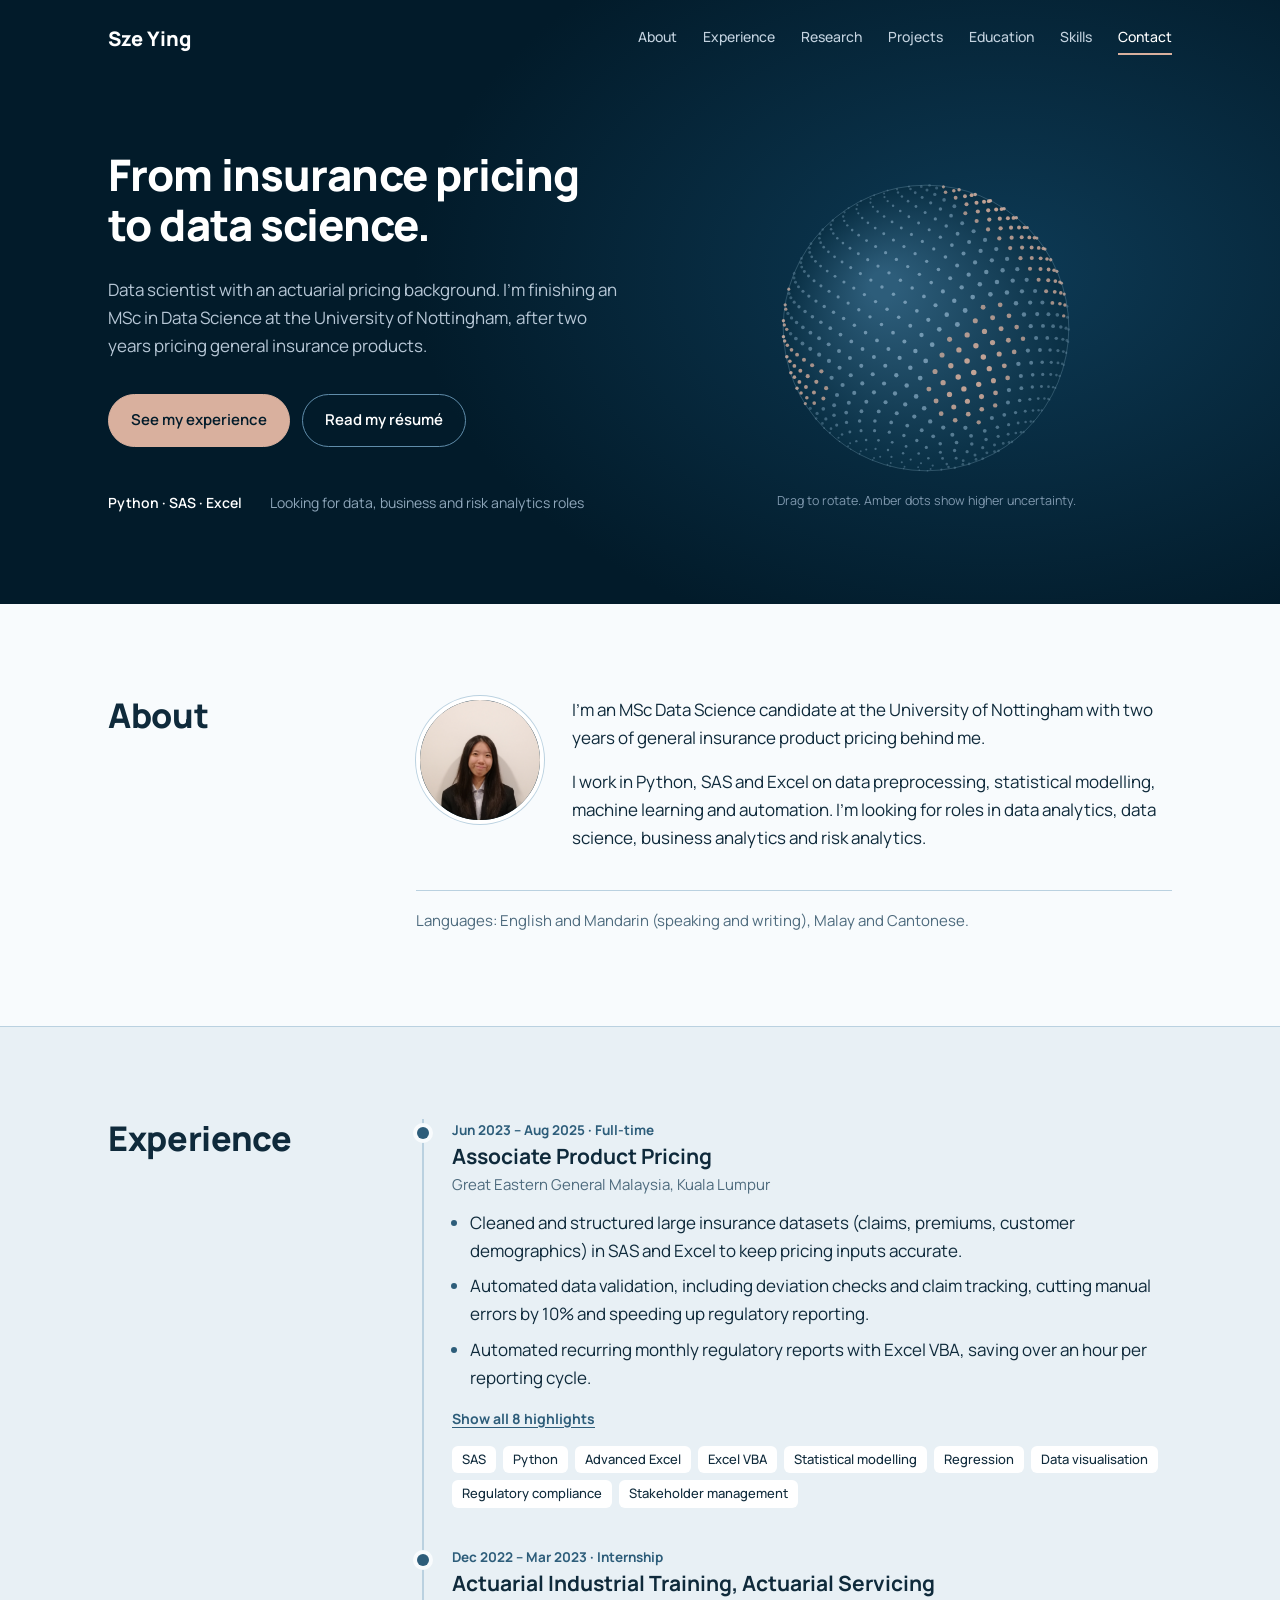
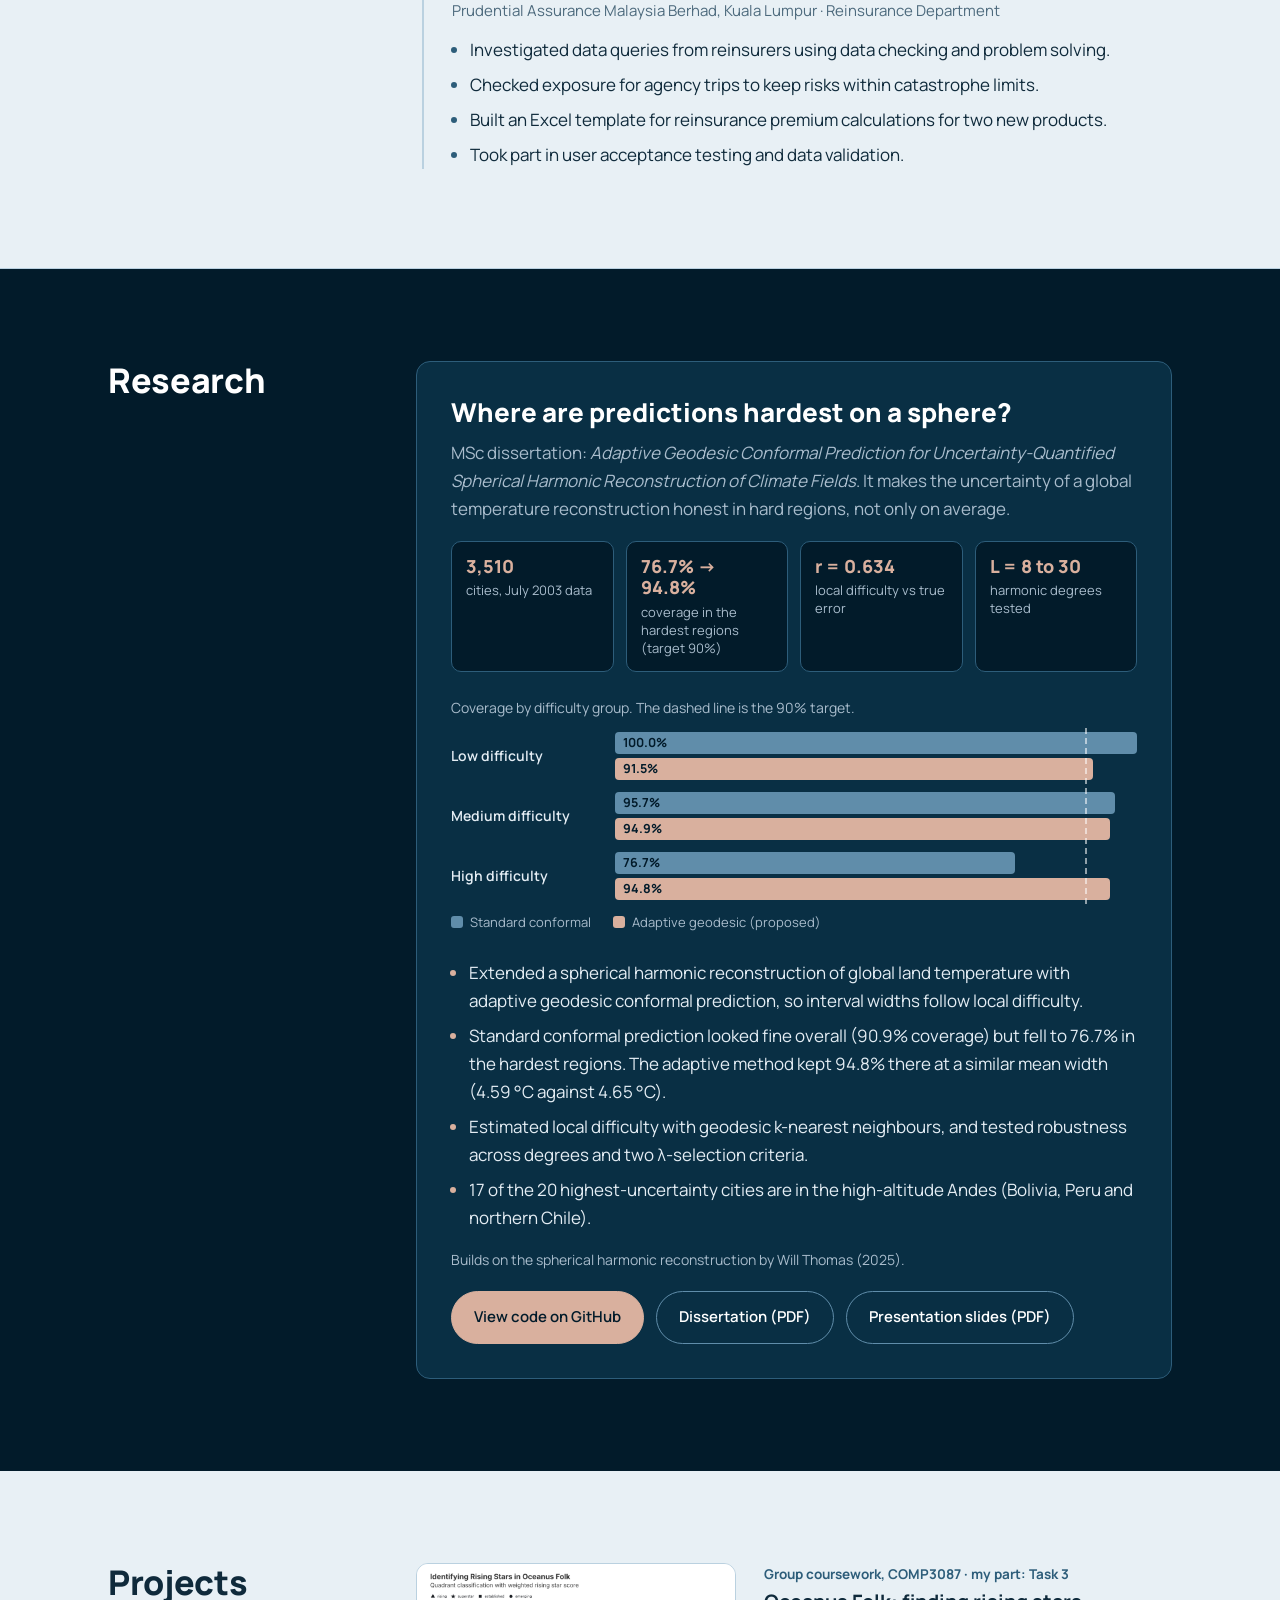
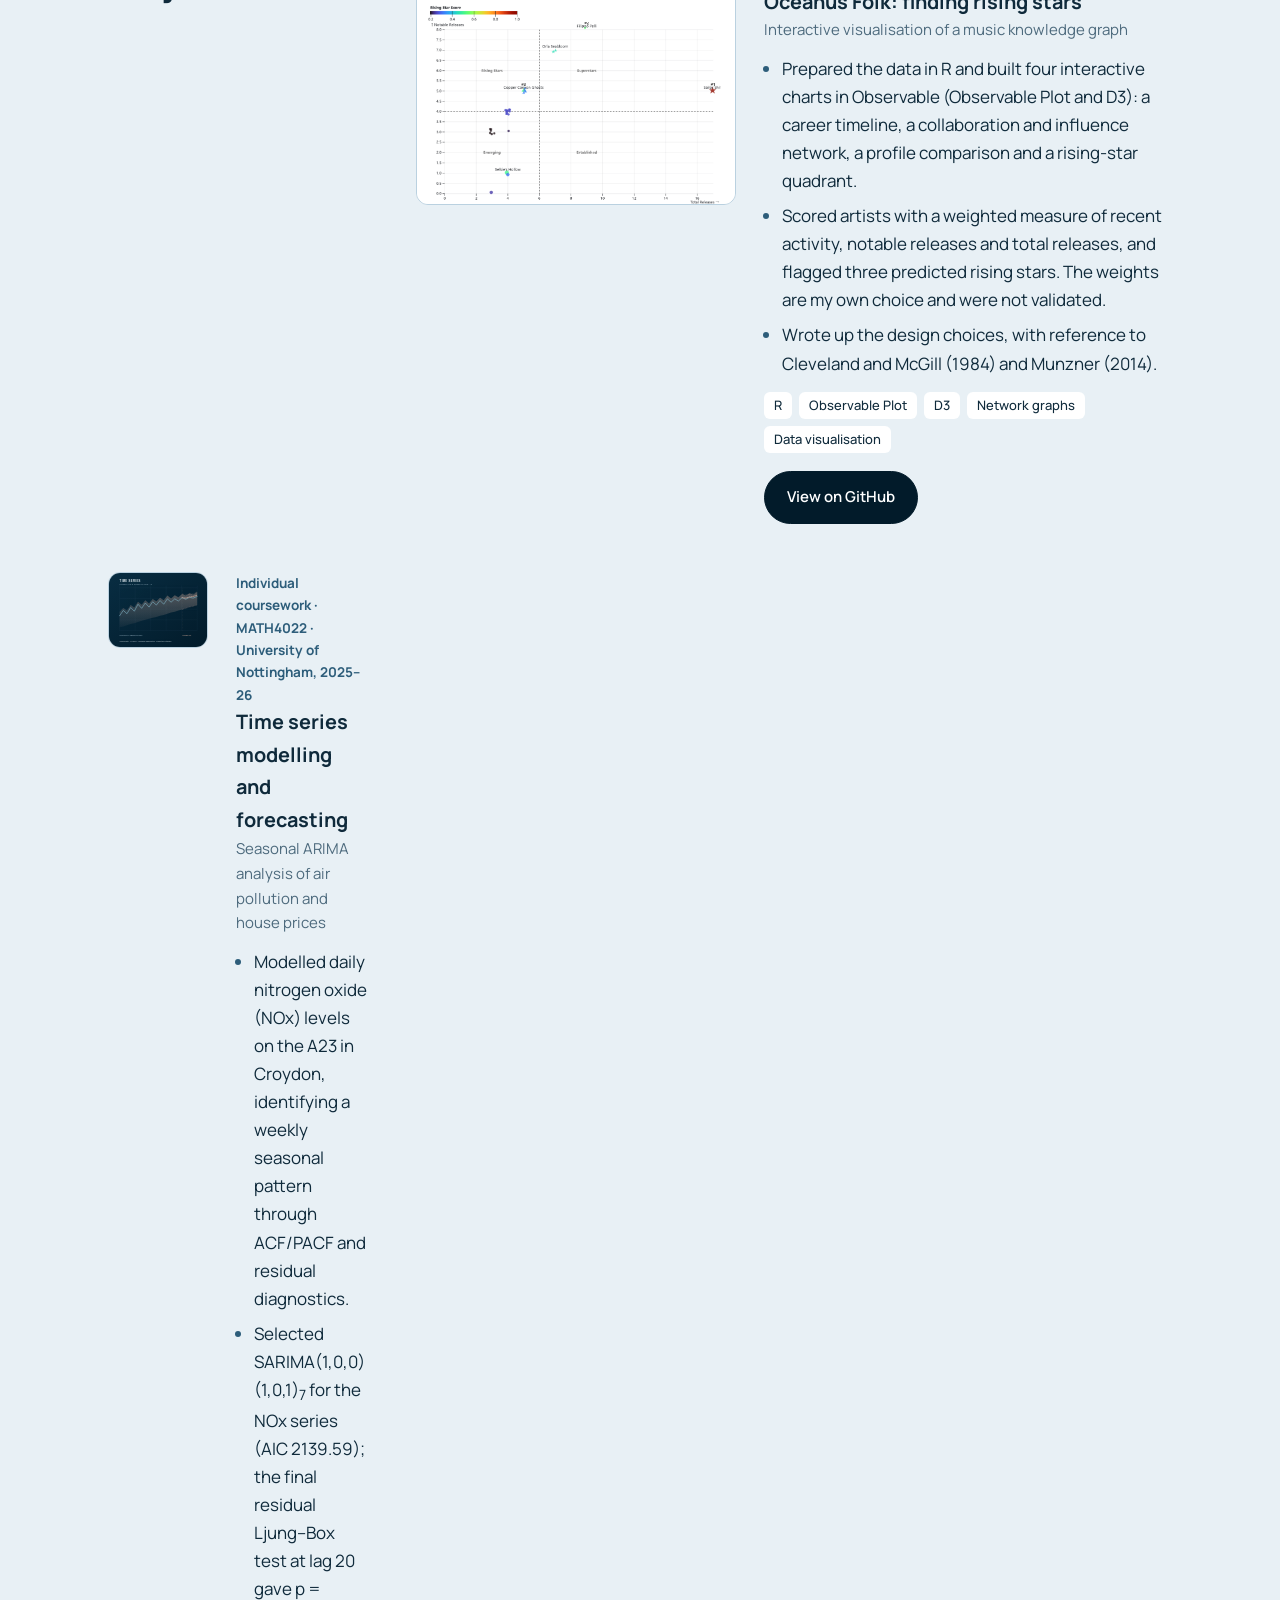
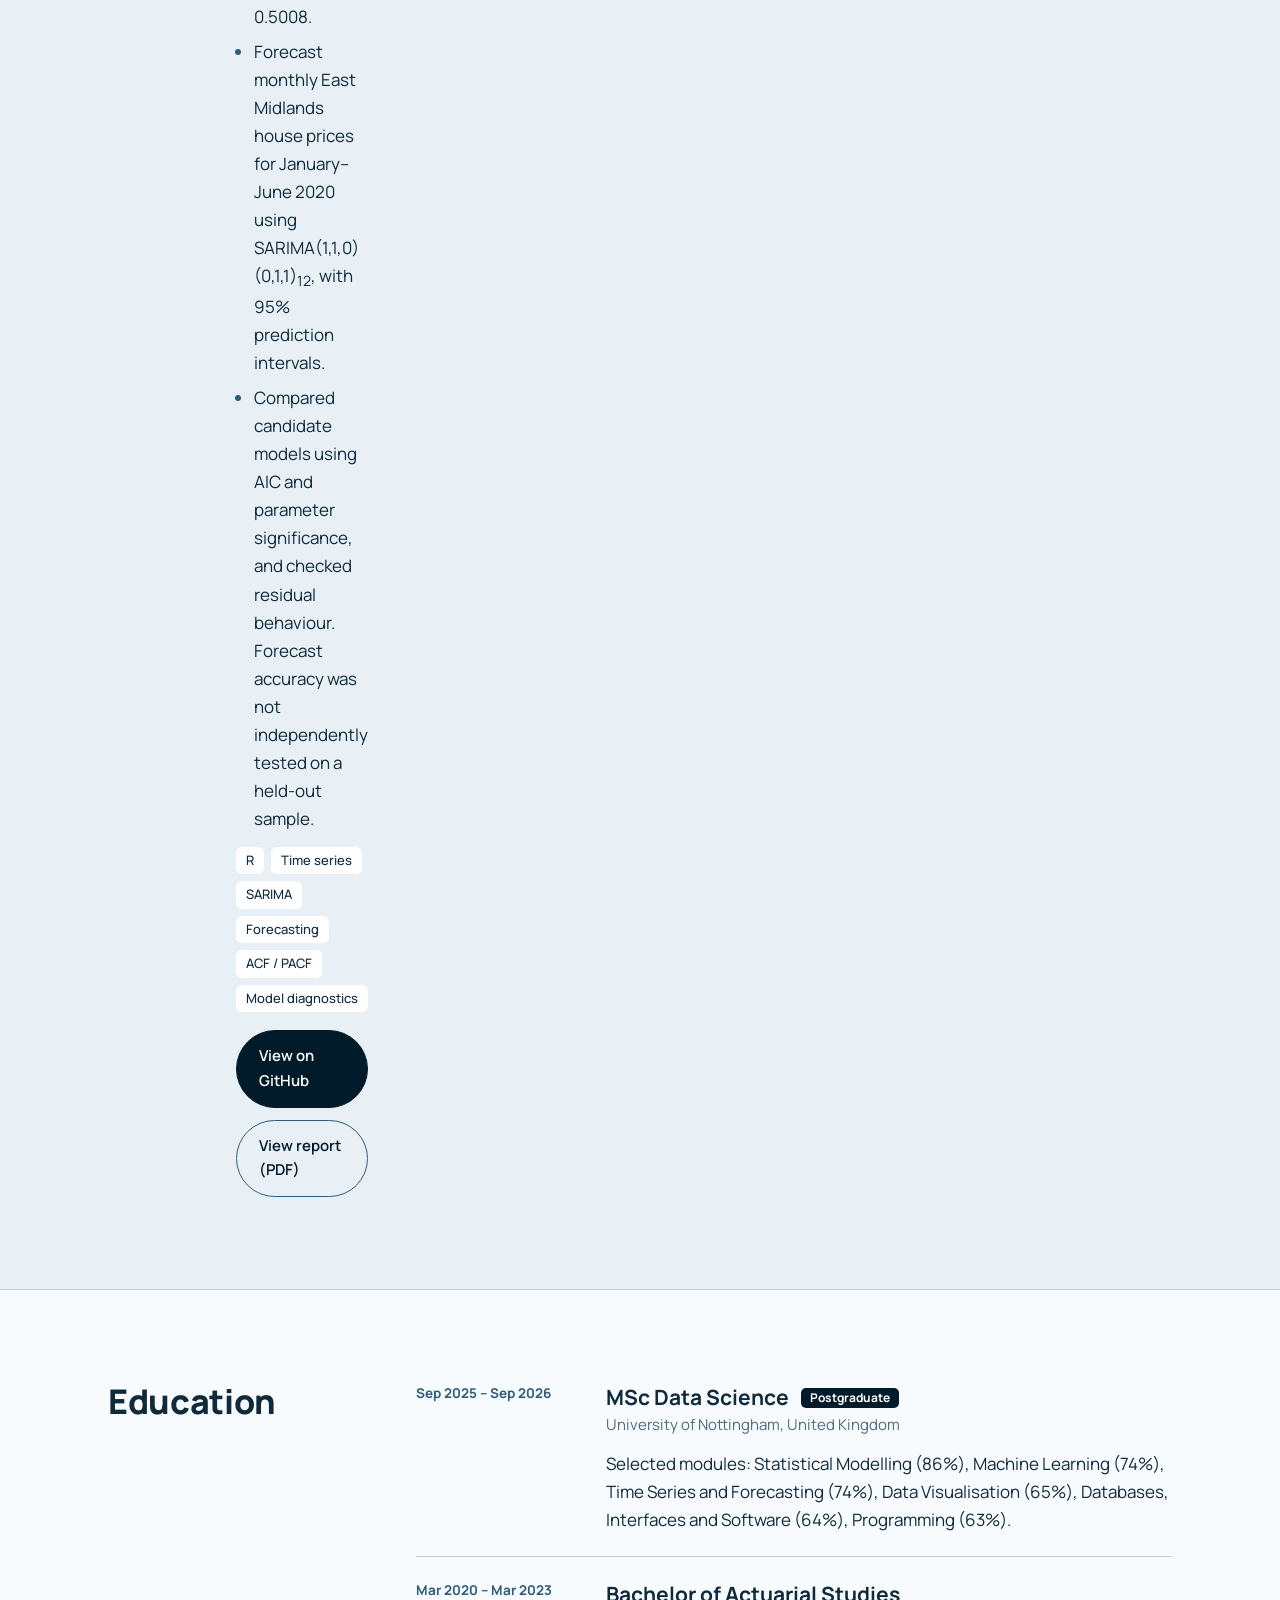
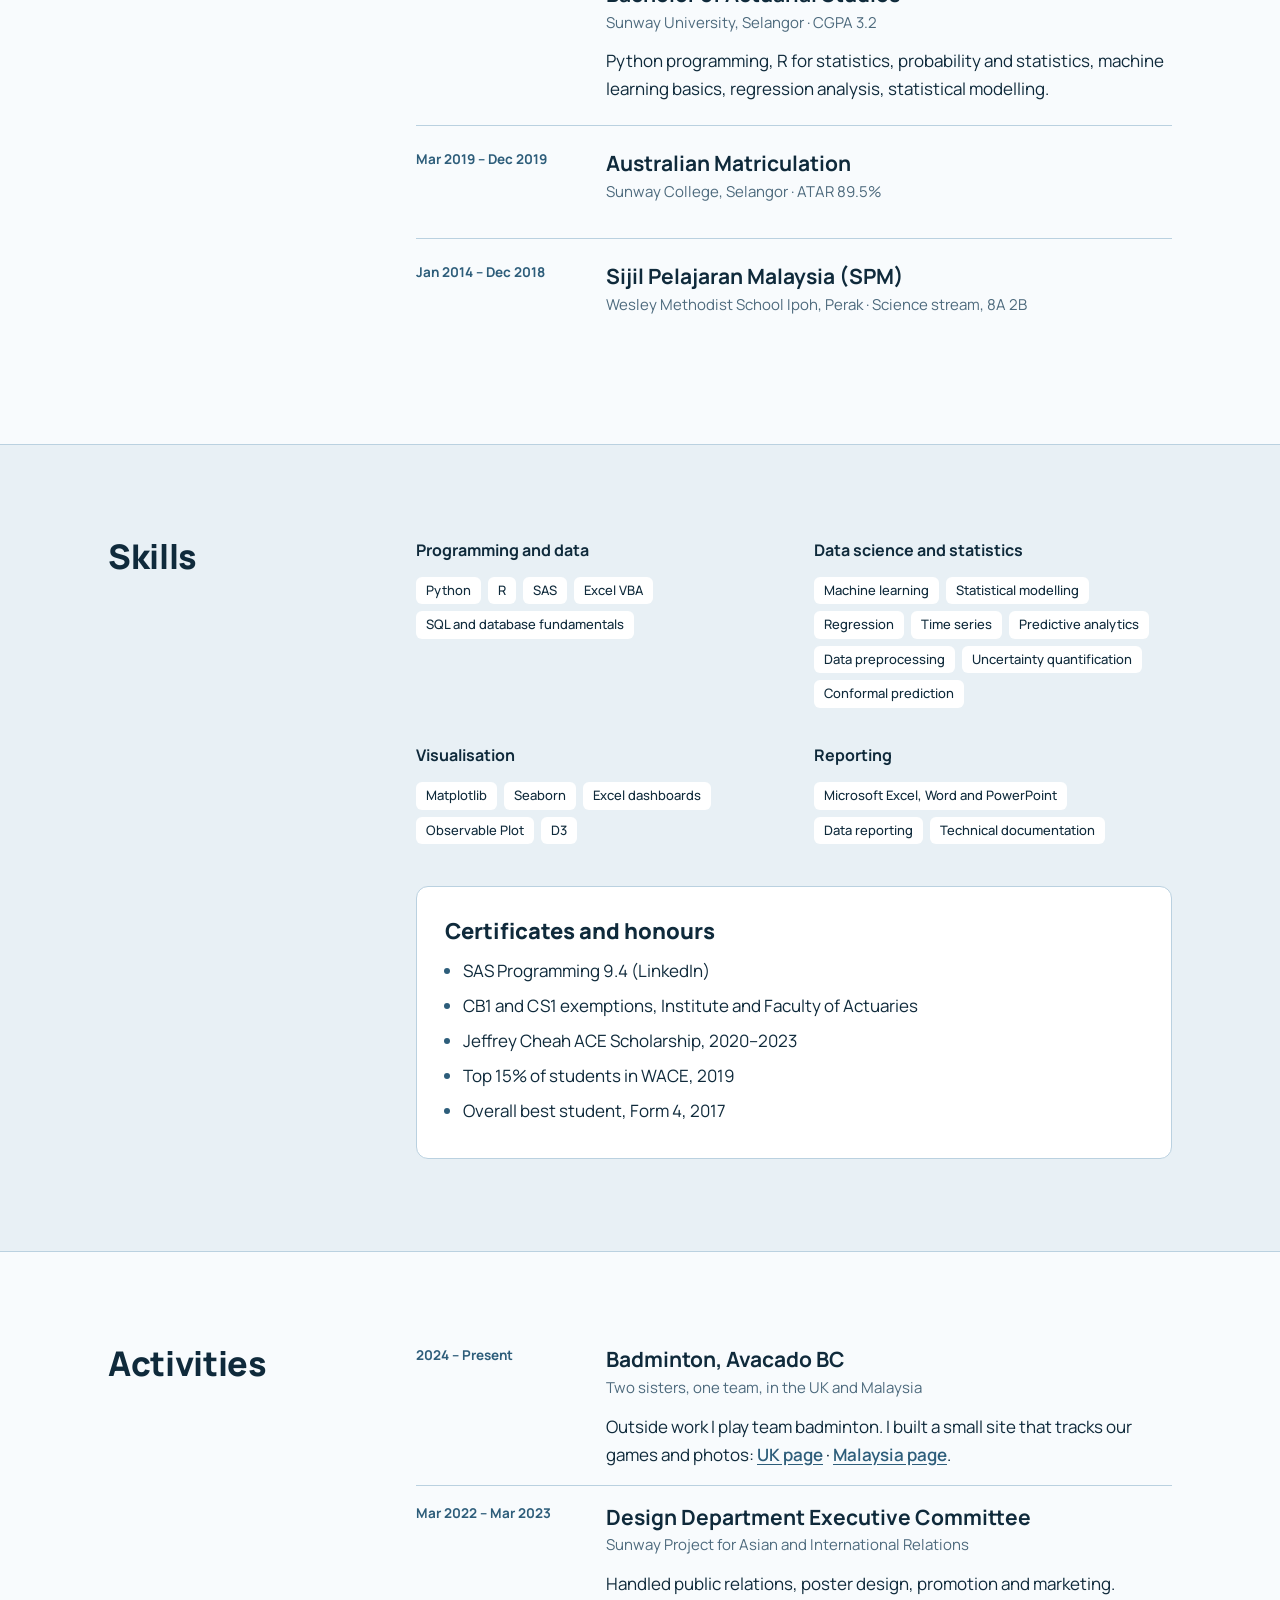
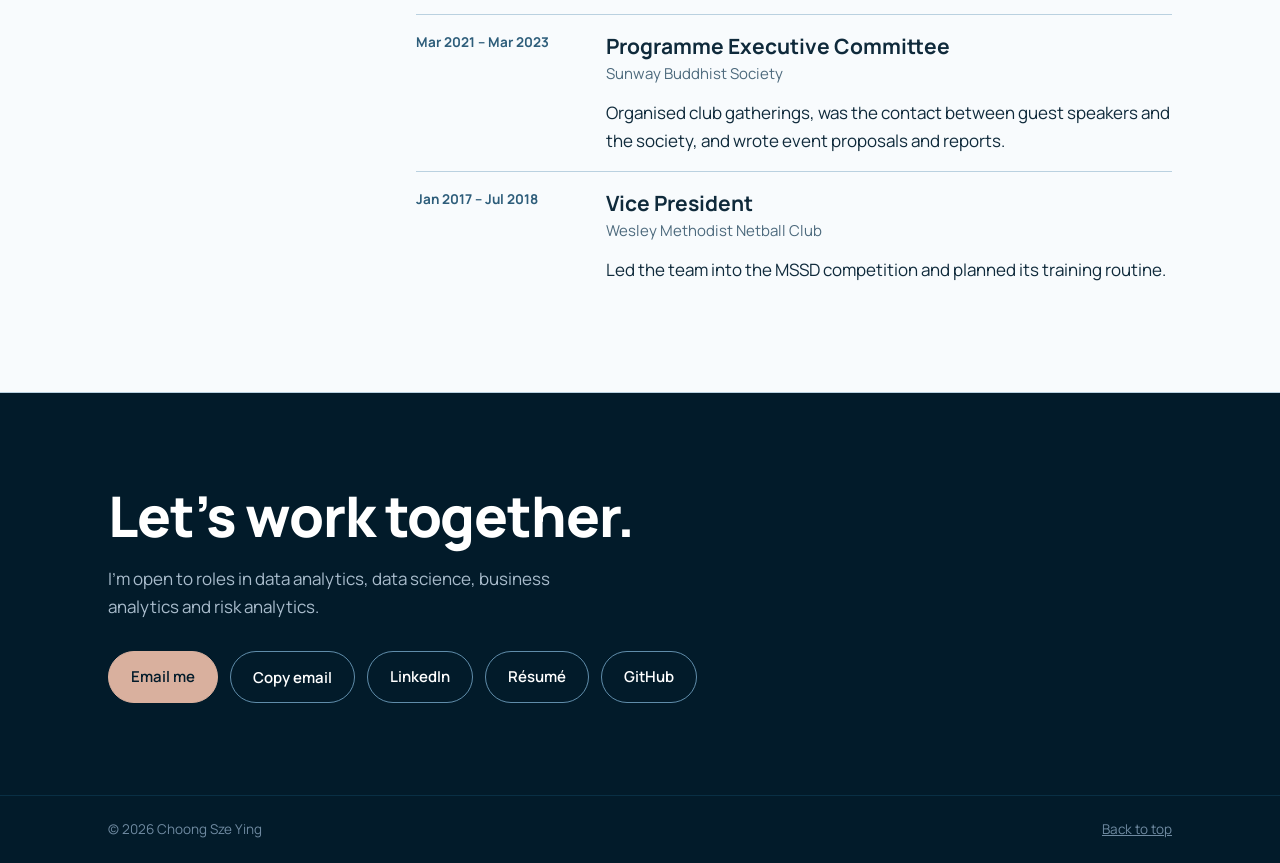
==== index.html @ 0532f74e "Add files via upload" ====
<!doctype html>
<html lang="en">
<head>
<meta charset="utf-8">
<meta name="viewport" content="width=device-width, initial-scale=1">
<meta name="description" content="Choong Sze Ying — data scientist with an actuarial pricing background. MSc Data Science, University of Nottingham.">
<meta name="theme-color" content="#021b2a">
<title>Choong Sze Ying | Data Science &amp; Pricing Analytics</title>
<link rel="preconnect" href="https://fonts.googleapis.com">
<link rel="preconnect" href="https://fonts.gstatic.com" crossorigin>
<link href="https://fonts.googleapis.com/css2?family=Manrope:wght@400;500;600;700;800&display=swap" rel="stylesheet">
<link rel="stylesheet" href="styles.css">
</head>
<body>
<header><div class="wrap">
<a class="brand" href="#top" aria-label="Choong Sze Ying, home">Sze Ying</a>
<button class="menu" id="menu" type="button" aria-expanded="false" aria-controls="nav">Menu</button>
<nav id="nav" aria-label="Main"><a href="#about">About</a><a href="#experience">Experience</a><a href="#research">Research</a><a href="#projects">Projects</a><a href="#education">Education</a><a href="#skills">Skills</a><a href="#contact">Contact</a></nav>
</div></header>

<main id="top">
<div class="hero"><div class="wrap">
 <div>
  <h1>From insurance pricing<br>to data science.</h1>
  <p class="lead">Data scientist with an actuarial pricing background. I'm finishing an MSc in Data Science at the University of Nottingham, after two years pricing general insurance products.</p>
  <div class="btns"><a class="btn p" href="#experience">See my experience</a><a class="btn" href="https://szeying-code.github.io/resume/" target="_blank" rel="noreferrer">Read my résumé</a></div>
  <div class="facts"><span><b>Python · SAS · Excel</b></span><span>Looking for data, business and risk analytics roles</span></div>
 </div>
 <figure class="globe"><canvas id="globe" aria-label="Rotating globe where brighter dots show higher prediction uncertainty" role="img"></canvas>
 <figcaption>Drag to rotate. Amber dots show higher uncertainty.</figcaption></figure>
</div></div>

<section id="about"><div class="wrap grid"><h2>About</h2>
<div class="about">
 <div class="about-top">
  <div class="avatar"><span aria-hidden="true">SY</span><img src="profile.jpg" alt="Choong Sze Ying" onerror="this.remove()"></div>
  <div>
   <p>I'm an MSc Data Science candidate at the University of Nottingham with two years of general insurance product pricing behind me.</p>
   <p>I work in Python, SAS and Excel on data preprocessing, statistical modelling, machine learning and automation. I'm looking for roles in data analytics, data science, business analytics and risk analytics.</p>
  </div>
 </div>
 <div class="langs">Languages: English and Mandarin (speaking and writing), Malay and Cantonese.</div>
</div></div></section>

<section id="experience" class="alt"><div class="wrap grid"><h2>Experience</h2>
<div>
 <article class="job">
  <div class="when">Jun 2023 – Aug 2025 · Full-time</div>
  <h3>Associate Product Pricing</h3>
  <p class="org">Great Eastern General Malaysia, Kuala Lumpur</p>
  <ul class="pts collapsible">
   <li>Cleaned and structured large insurance datasets (claims, premiums, customer demographics) in SAS and Excel to keep pricing inputs accurate.</li>
   <li>Automated data validation, including deviation checks and claim tracking, cutting manual errors by 10% and speeding up regulatory reporting.</li>
   <li>Automated recurring monthly regulatory reports with Excel VBA, saving over an hour per reporting cycle.</li>
   <li>Ran post-launch analyses of model performance and claims trends to refine future pricing.</li>
   <li>Worked with underwriting and finance to turn data insights into premium adjustments and product enhancements.</li>
   <li>Prepared executive presentations and BNM reports, turning actuarial concepts into trend charts and portfolio risk views.</li>
   <li>Spotted data anomalies and unusual claims patterns through exploratory analysis.</li>
   <li>Built dynamic Excel dashboards to track product profitability and portfolio performance, including an experience study on PA and health products.</li>
  </ul>
  <div class="chips"><span>SAS</span><span>Python</span><span>Advanced Excel</span><span>Excel VBA</span><span>Statistical modelling</span><span>Regression</span><span>Data visualisation</span><span>Regulatory compliance</span><span>Stakeholder management</span></div>
 </article>
 <article class="job">
  <div class="when">Dec 2022 – Mar 2023 · Internship</div>
  <h3>Actuarial Industrial Training, Actuarial Servicing</h3>
  <p class="org">Prudential Assurance Malaysia Berhad, Kuala Lumpur · Reinsurance Department</p>
  <ul class="pts">
   <li>Investigated data queries from reinsurers using data checking and problem solving.</li>
   <li>Checked exposure for agency trips to keep risks within catastrophe limits.</li>
   <li>Built an Excel template for reinsurance premium calculations for two new products.</li>
   <li>Took part in user acceptance testing and data validation.</li>
  </ul>
 </article>
</div></div></section>

<section id="research" class="research"><div class="wrap grid"><h2>Research</h2>
<div class="box">
 <h3>Where are predictions hardest on a sphere?</h3>
 <p class="intro">MSc dissertation: <em>Adaptive Geodesic Conformal Prediction for Uncertainty-Quantified Spherical Harmonic Reconstruction of Climate Fields</em>. It makes the uncertainty of a global temperature reconstruction honest in hard regions, not only on average.</p>
 <div class="stats">
  <div><b>3,510</b><span>cities, July 2003 data</span></div>
  <div><b>76.7% → 94.8%</b><span>coverage in the hardest regions (target 90%)</span></div>
  <div><b>r = 0.634</b><span>local difficulty vs true error</span></div>
  <div><b>L = 8 to 30</b><span>harmonic degrees tested</span></div>
 </div>
 <figure class="cov">
  <figcaption>Coverage by difficulty group. The dashed line is the 90% target.</figcaption>
  <div class="cov-row"><span class="lab">Low difficulty</span><div class="bars"><div class="bar s" style="width:100%">100.0%</div><div class="bar a" style="width:91.5%">91.5%</div></div></div>
  <div class="cov-row"><span class="lab">Medium difficulty</span><div class="bars"><div class="bar s" style="width:95.7%">95.7%</div><div class="bar a" style="width:94.9%">94.9%</div></div></div>
  <div class="cov-row"><span class="lab">High difficulty</span><div class="bars"><div class="bar s" style="width:76.7%">76.7%</div><div class="bar a" style="width:94.8%">94.8%</div></div></div>
  <div class="legend"><span><i class="s"></i>Standard conformal</span><span><i class="a"></i>Adaptive geodesic (proposed)</span></div>
 </figure>
 <ul class="pts">
  <li>Extended a spherical harmonic reconstruction of global land temperature with adaptive geodesic conformal prediction, so interval widths follow local difficulty.</li>
  <li>Standard conformal prediction looked fine overall (90.9% coverage) but fell to 76.7% in the hardest regions. The adaptive method kept 94.8% there at a similar mean width (4.59 °C against 4.65 °C).</li>
  <li>Estimated local difficulty with geodesic k-nearest neighbours, and tested robustness across degrees and two λ-selection criteria.</li>
  <li>17 of the 20 highest-uncertainty cities are in the high-altitude Andes (Bolivia, Peru and northern Chile).</li>
 </ul>
 <p class="credit">Builds on the spherical harmonic reconstruction by Will Thomas (2025).</p>
 <div class="btns links">
  <a class="btn p" href="https://github.com/szeying-code/msc-dissertation-portfolio" target="_blank" rel="noopener noreferrer">View code on GitHub</a>
  <a class="btn" href="https://github.com/szeying-code/msc-dissertation-portfolio/blob/main/docs/dissertation/thesis.pdf" target="_blank" rel="noopener noreferrer">Dissertation (PDF)</a>
  <a class="btn" href="https://github.com/szeying-code/msc-dissertation-portfolio/blob/main/docs/Full_Presentation_FINAL_2.pdf" target="_blank" rel="noopener noreferrer">Presentation slides (PDF)</a>
 </div>
</div></div></section>

<section id="projects" class="alt"><div class="wrap grid"><h2>Projects</h2>
<article class="proj">
 <a class="proj-img" href="https://github.com/szeying-code/Oceanus-folk-visualisation-coursework" target="_blank" rel="noopener noreferrer"><img src="assets/oceanus-rising-stars.png" alt="Quadrant chart that classifies Oceanus Folk artists as rising stars, superstars, established or emerging" loading="lazy"></a>
 <div>
  <div class="when">Group coursework, COMP3087 · my part: Task 3</div>
  <h3>Oceanus Folk: finding rising stars</h3>
  <p class="org">Interactive visualisation of a music knowledge graph</p>
  <ul class="pts">
   <li>Prepared the data in R and built four interactive charts in Observable (Observable Plot and D3): a career timeline, a collaboration and influence network, a profile comparison and a rising-star quadrant.</li>
   <li>Scored artists with a weighted measure of recent activity, notable releases and total releases, and flagged three predicted rising stars. The weights are my own choice and were not validated.</li>
   <li>Wrote up the design choices, with reference to Cleveland and McGill (1984) and Munzner (2014).</li>
  </ul>
  <div class="chips"><span>R</span><span>Observable Plot</span><span>D3</span><span>Network graphs</span><span>Data visualisation</span></div>
  <div class="btns links"><a class="btn p" href="https://github.com/szeying-code/Oceanus-folk-visualisation-coursework" target="_blank" rel="noopener noreferrer">View on GitHub</a></div>
 </div>
</article>
<article class="proj">
 <a class="proj-img" href="https://github.com/szeying-code/Time-series-forecasting-coursework" target="_blank" rel="noopener noreferrer"><img src="assets/time-series-forecasting.svg" alt="Illustrative time-series chart with historical observations and a forecast interval" loading="lazy"></a>
 <div>
  <div class="when">Individual coursework · MATH4022 · University of Nottingham, 2025–26</div>
  <h3>Time series modelling and forecasting</h3>
  <p class="org">Seasonal ARIMA analysis of air pollution and house prices</p>
  <ul class="pts">
   <li>Modelled daily nitrogen oxide (NOx) levels on the A23 in Croydon, identifying a weekly seasonal pattern through ACF/PACF and residual diagnostics.</li>
   <li>Selected SARIMA(1,0,0)(1,0,1)<sub>7</sub> for the NOx series (AIC 2139.59); the final residual Ljung–Box test at lag 20 gave p = 0.5008.</li>
   <li>Forecast monthly East Midlands house prices for January–June 2020 using SARIMA(1,1,0)(0,1,1)<sub>12</sub>, with 95% prediction intervals.</li>
   <li>Compared candidate models using AIC and parameter significance, and checked residual behaviour. Forecast accuracy was not independently tested on a held-out sample.</li>
  </ul>
  <div class="chips"><span>R</span><span>Time series</span><span>SARIMA</span><span>Forecasting</span><span>ACF / PACF</span><span>Model diagnostics</span></div>
  <div class="btns links"><a class="btn p" href="https://github.com/szeying-code/Time-series-forecasting-coursework" target="_blank" rel="noopener noreferrer">View on GitHub</a><a class="btn" href="https://github.com/szeying-code/Time-series-forecasting-coursework/blob/main/report/time-series-report.pdf" target="_blank" rel="noopener noreferrer">View report (PDF)</a></div>
 </div>
</article>
</div></section>

<section id="education"><div class="wrap grid"><h2>Education</h2>
<div>
 <div class="edu"><div class="when">Sep 2025 – Sep 2026</div><div>
  <h3>MSc Data Science <span class="tag">Postgraduate</span></h3>
  <p class="org">University of Nottingham, United Kingdom</p>
  <p>Selected modules: Statistical Modelling (86%), Machine Learning (74%), Time Series and Forecasting (74%), Data Visualisation (65%), Databases, Interfaces and Software (64%), Programming (63%).</p></div></div>
 <div class="edu"><div class="when">Mar 2020 – Mar 2023</div><div>
  <h3>Bachelor of Actuarial Studies</h3>
  <p class="org">Sunway University, Selangor · CGPA 3.2</p>
  <p>Python programming, R for statistics, probability and statistics, machine learning basics, regression analysis, statistical modelling.</p></div></div>
 <div class="edu"><div class="when">Mar 2019 – Dec 2019</div><div>
  <h3>Australian Matriculation</h3><p class="org">Sunway College, Selangor · ATAR 89.5%</p></div></div>
 <div class="edu"><div class="when">Jan 2014 – Dec 2018</div><div>
  <h3>Sijil Pelajaran Malaysia (SPM)</h3><p class="org">Wesley Methodist School Ipoh, Perak · Science stream, 8A 2B</p></div></div>
</div></div></section>

<section id="skills" class="alt"><div class="wrap grid"><h2>Skills</h2>
<div>
 <div class="skills">
  <div><h3>Programming and data</h3><div class="chips"><span>Python</span><span>R</span><span>SAS</span><span>Excel VBA</span><span>SQL and database fundamentals</span></div></div>
  <div><h3>Data science and statistics</h3><div class="chips"><span>Machine learning</span><span>Statistical modelling</span><span>Regression</span><span>Time series</span><span>Predictive analytics</span><span>Data preprocessing</span><span>Uncertainty quantification</span><span>Conformal prediction</span></div></div>
  <div><h3>Visualisation</h3><div class="chips"><span>Matplotlib</span><span>Seaborn</span><span>Excel dashboards</span><span>Observable Plot</span><span>D3</span></div></div>
  <div><h3>Reporting</h3><div class="chips"><span>Microsoft Excel, Word and PowerPoint</span><span>Data reporting</span><span>Technical documentation</span></div></div>
 </div>
 <div class="honours"><h3>Certificates and honours</h3>
  <ul class="pts">
   <li>SAS Programming 9.4 (LinkedIn)</li>
   <li>CB1 and CS1 exemptions, Institute and Faculty of Actuaries</li>
   <li>Jeffrey Cheah ACE Scholarship, 2020–2023</li>
   <li>Top 15% of students in WACE, 2019</li>
   <li>Overall best student, Form 4, 2017</li>
  </ul></div>
</div></div></section>

<section id="activities"><div class="wrap grid"><h2>Activities</h2>
<div>
 <div class="act"><div class="when">2024 – Present</div><div><h3>Badminton, Avacado BC</h3><p class="org">Two sisters, one team, in the UK and Malaysia</p><p>Outside work I play team badminton. I built a small site that tracks our games and photos: <a class="inline" href="https://szeying-code.github.io/badminton/index.html" target="_blank" rel="noopener noreferrer">UK page</a> · <a class="inline" href="https://szeying-code.github.io/badminton/kl.html" target="_blank" rel="noopener noreferrer">Malaysia page</a>.</p></div></div>
 <div class="act"><div class="when">Mar 2022 – Mar 2023</div><div><h3>Design Department Executive Committee</h3><p class="org">Sunway Project for Asian and International Relations</p><p>Handled public relations, poster design, promotion and marketing.</p></div></div>
 <div class="act"><div class="when">Mar 2021 – Mar 2023</div><div><h3>Programme Executive Committee</h3><p class="org">Sunway Buddhist Society</p><p>Organised club gatherings, was the contact between guest speakers and the society, and wrote event proposals and reports.</p></div></div>
 <div class="act"><div class="when">Jan 2017 – Jul 2018</div><div><h3>Vice President</h3><p class="org">Wesley Methodist Netball Club</p><p>Led the team into the MSSD competition and planned its training routine.</p></div></div>
</div></div></section>

<section id="contact" class="contact"><div class="wrap">
 <h2>Let’s work together.</h2>
 <p>I'm open to roles in data analytics, data science, business analytics and risk analytics.</p>
 <div class="btns"><a class="btn p" href="mailto:choongszeying@gmail.com">Email me</a><button class="btn" id="copy" type="button">Copy email</button><a class="btn" href="https://www.linkedin.com/in/szeying1122" target="_blank" rel="noreferrer">LinkedIn</a><a class="btn" href="https://szeying-code.github.io/resume/" target="_blank" rel="noreferrer">Résumé</a><a class="btn" href="https://github.com/szeying-code" target="_blank" rel="noreferrer">GitHub</a></div>
</div></section>
</main>
<footer><div class="wrap"><span>© <span id="y"></span> Choong Sze Ying</span><a href="#top">Back to top</a></div></footer>

<script src="script.js"></script>
</body>
</html>
---- styles.css ----
:root{--ink:#021b2a;--ink2:#092f44;--ice:#e8f0f5;--paper:#f8fbfd;--text:#0f2a3b;--muted:#4d6a7d;--line:#bad1e0;--teal:#2d5d7a;--amber:#d9b09e;
--serif:Manrope,system-ui,-apple-system,"Segoe UI",sans-serif;--sans:Manrope,system-ui,-apple-system,"Segoe UI",sans-serif}
*{box-sizing:border-box;margin:0}
html{scroll-behavior:smooth;scroll-padding-top:76px}
body{font-family:var(--sans);color:var(--text);background:var(--paper);line-height:1.65;font-size:17px}
a{color:inherit}
:focus-visible{outline:3px solid var(--amber);outline-offset:3px}
.wrap{max-width:1120px;margin:0 auto;padding:0 28px}
/* header */
header{position:fixed;inset:0 0 auto;z-index:10;transition:background .25s}
header.scrolled,header.open{background:rgba(2,27,42,.94);backdrop-filter:blur(8px)}
header .wrap{display:flex;justify-content:space-between;align-items:center;height:76px}
.brand{font-family:var(--serif);font-weight:800;font-size:20px;color:#fff;text-decoration:none}
nav{display:flex;gap:26px;font-size:14px;font-weight:500}
nav a{color:#c3d2df;text-decoration:none;padding:4px 0;border-bottom:2px solid transparent}nav a:hover,nav a.on{color:#fff}nav a.on{border-color:var(--amber)}
.menu{display:none;background:none;border:1.5px solid #3b5671;border-radius:999px;color:#fff;font:600 14px var(--sans);padding:7px 16px;cursor:pointer}
/* hero */
.hero{background:radial-gradient(900px 600px at 78% 45%,#0d3a55 0,var(--ink) 65%);color:#fff;padding:150px 0 90px;overflow:hidden}
.hero .wrap{display:grid;grid-template-columns:1.05fr .95fr;gap:30px;align-items:center}
.hero h1{font-family:var(--serif);font-weight:800;font-size:clamp(28px,3.4vw,46px);line-height:1.15;letter-spacing:-.02em}
.hero h1 em{color:var(--amber)}
.hero p.lead{margin:26px 0 34px;color:#b7c7d6;max-width:30em}
.btns{display:flex;flex-wrap:wrap;gap:12px}
.btn{display:inline-block;padding:13px 22px;border-radius:999px;font-weight:600;font-size:15px;text-decoration:none;border:1.5px solid #608daa;color:#fff}
.btn.p{background:var(--amber);border-color:var(--amber);color:var(--ink)}
.btn:hover{transform:translateY(-2px)}
.globe{position:relative;aspect-ratio:1;width:100%;max-width:340px;justify-self:center}
.globe canvas{width:100%;height:100%;cursor:grab;touch-action:pan-y}.globe canvas:active{cursor:grabbing}
.globe figcaption{position:absolute;left:0;right:0;bottom:-6px;text-align:center;font-size:12.5px;color:#7f98ae}
.facts{display:flex;flex-wrap:wrap;gap:10px 28px;margin-top:44px;font-size:14px;color:#8fa7bb}
.facts b{color:#fff;font-weight:600}
/* sections */
section{padding:92px 0;border-bottom:1px solid var(--line)}
.grid{display:grid;grid-template-columns:260px 1fr;gap:48px}
.grid>h2{font-family:var(--serif);font-weight:800;font-size:34px;line-height:1.15;letter-spacing:-.01em;position:sticky;top:100px;align-self:start}
.about p{max-width:38em;margin-bottom:16px}
.about-top{display:flex;gap:28px;align-items:flex-start}
.avatar{position:relative;width:128px;height:128px;border-radius:50%;flex:none;border:4px solid #fff;box-shadow:0 0 0 1px var(--line);background:var(--ink2);color:var(--amber);display:grid;place-items:center;font-weight:800;font-size:34px;overflow:hidden}
.avatar img{position:absolute;inset:0;width:100%;height:100%;object-fit:cover}
.langs{margin-top:22px;padding-top:18px;border-top:1px solid var(--line);color:var(--muted);font-size:15px}
.job{padding:0 0 38px 28px;margin-left:6px;border-left:2px solid var(--line);position:relative}
.job:last-child{padding-bottom:0}
.job:before{content:"";position:absolute;left:-7px;top:8px;width:12px;height:12px;border-radius:50%;background:var(--teal);box-shadow:0 0 0 4px var(--paper)}
.when{font-size:13.5px;color:var(--teal);font-weight:700}
.job h3,.edu h3,.act h3{font-size:21px;line-height:1.3;margin:2px 0}
.org{color:var(--muted);font-size:15px;margin-bottom:12px}
ul.pts{padding-left:18px}ul.pts li{margin-bottom:7px;max-width:44em}
ul.pts li::marker{color:var(--teal)}
.chips{display:flex;flex-wrap:wrap;gap:7px;margin-top:14px}
.chips span{font-size:13px;background:var(--ice);border-radius:6px;padding:3px 10px;font-weight:500}
.alt{background:var(--ice)}
.alt .chips span{background:#fff}
/* research */
.research{background:var(--ink);color:#e4edf4;border:0}
.research .grid>h2{color:#fff}
.research .box{background:var(--ink2);border:1px solid #2d5d7a;border-radius:14px;padding:34px}
.research h3{font-family:var(--serif);font-weight:800;font-size:26px;line-height:1.25;color:#fff;margin-bottom:10px}
.research .intro{color:#a9bccc;margin-bottom:18px}
.research ul.pts li::marker{color:var(--amber)}
/* edu */
.edu{padding:22px 0;border-top:1px solid var(--line);display:grid;grid-template-columns:170px 1fr;gap:20px}
.edu:first-child{border-top:0;padding-top:0}
.edu p{max-width:42em}
.tag{display:inline-block;background:var(--ink);color:#fff;font-size:12px;border-radius:5px;padding:2px 9px;margin-left:8px;vertical-align:3px}
/* skills */
.skills{display:grid;grid-template-columns:1fr 1fr;gap:34px 40px}
.skills h3{font-size:16px;margin-bottom:2px}
.honours{margin-top:42px;padding:26px 28px;background:#fff;border-radius:12px;border:1px solid var(--line)}
.honours h3{font-family:var(--serif);font-weight:800;font-size:22px;margin-bottom:8px}
.act{padding:16px 0;border-top:1px solid var(--line);display:grid;grid-template-columns:170px 1fr;gap:20px}
.act:first-child{border-top:0;padding-top:0}
/* contact */
.contact{background:var(--ink);color:#fff;text-align:left;border:0}
.contact h2{font-family:var(--serif);font-weight:800;font-size:clamp(34px,5vw,56px);line-height:1.1;letter-spacing:-.02em;max-width:12em}
.contact p{color:#a9bccc;margin:18px 0 30px;max-width:30em}
footer{background:var(--ink);color:#6f8aa1;font-size:13.5px;padding:22px 0;border-top:1px solid #092f44}
footer .wrap{display:flex;justify-content:space-between;flex-wrap:wrap;gap:8px}
@media(max-width:860px){
 .menu{display:block}nav{display:none;position:absolute;top:76px;left:0;right:0;flex-direction:column;gap:0;background:var(--ink);padding:8px 28px 18px}header.open nav{display:flex}nav a{padding:10px 0;font-size:16px}.hero .wrap{grid-template-columns:1fr}.hero{padding-top:110px}
 .grid{grid-template-columns:1fr;gap:26px}.grid>h2{position:static;font-size:34px}
 .skills{grid-template-columns:1fr}.edu,.act{grid-template-columns:1fr;gap:2px}
 .about-top{flex-direction:column}section{padding:64px 0}
}
@media(prefers-reduced-motion:reduce){html{scroll-behavior:auto}.btn:hover{transform:none}}

.more{margin-top:6px;background:none;border:0;color:var(--teal);font:700 14px var(--sans);cursor:pointer;padding:4px 0;text-decoration:underline;text-underline-offset:3px}
button.btn{font-family:var(--sans);cursor:pointer;background:none}
/* photo tool */
.tool{background:var(--ice);min-height:100vh;display:grid;place-items:center;padding:28px}
.tool-card{background:#fff;border:1px solid var(--line);border-radius:16px;padding:32px;max-width:560px;width:100%}
.tool-card h1{font-weight:800;font-size:30px;margin:14px 0 8px;letter-spacing:-.01em}
.tool-card p{color:var(--muted);font-size:15px;margin-bottom:18px}
.tool-card a{color:var(--teal);font-weight:600;font-size:14px}
.pick{display:block;border:2px dashed var(--line);border-radius:12px;padding:18px;text-align:center;cursor:pointer;font-weight:600;color:var(--teal)}
.pick.over{background:var(--ice);border-color:var(--teal)}
.pick input{display:none}
.stage{width:min(100%,320px);aspect-ratio:1;margin:22px auto;border-radius:50%;overflow:hidden;border:4px solid #fff;box-shadow:0 0 0 1px var(--line)}
.stage canvas{width:100%;height:100%;display:block;cursor:grab;touch-action:none}
.zoom{display:flex;gap:12px;align-items:center;justify-content:center;font-weight:600;font-size:14px;margin-bottom:22px}
.zoom input{width:220px}
.tool-card .btn.p{width:100%;text-align:center;border:0;font-size:16px}
.tool-card .btn[disabled]{opacity:.4;cursor:not-allowed}
.steps{margin-top:20px;font-size:14px;color:var(--muted);padding-left:18px}

/* research results */
.stats{display:grid;grid-template-columns:repeat(4,1fr);gap:12px;margin:0 0 24px}
.stats div{background:var(--ink);border:1px solid #2d5d7a;border-radius:10px;padding:14px}
.stats b{display:block;font-size:18px;line-height:1.2;color:var(--amber);font-weight:800}
.stats span{display:block;font-size:13px;color:#a9bccc;margin-top:4px;line-height:1.4}
.cov{margin:0 0 26px}
.cov figcaption{font-size:14px;color:#a9bccc;margin-bottom:12px}
.cov-row{display:grid;grid-template-columns:150px 1fr;gap:14px;align-items:center;margin-bottom:12px}
.cov-row .lab{font-size:14px;color:#e4edf4;font-weight:600}
.bars{position:relative;display:flex;flex-direction:column;gap:4px}
.bars:after{content:"";position:absolute;left:90%;top:-4px;bottom:-4px;border-left:2px dashed rgba(255,255,255,.55)}
.bar{height:22px;border-radius:4px;font-size:12.5px;font-weight:700;line-height:22px;text-align:left;padding-left:8px;white-space:nowrap}
.bar.s{background:#608daa;color:#021b2a}
.bar.a{background:var(--amber);color:#021b2a}
.legend{display:flex;flex-wrap:wrap;gap:6px 22px;font-size:13px;color:#a9bccc;margin-top:6px}
.legend i{display:inline-block;width:12px;height:12px;border-radius:3px;margin-right:7px;vertical-align:-1px}
.legend i.s{background:#608daa}.legend i.a{background:var(--amber)}
.credit{font-size:14px;color:#a9bccc;margin:16px 0 20px}
.research .links{margin-top:4px}
a.inline{color:var(--teal);font-weight:600;text-underline-offset:3px}
@media(max-width:860px){.stats{grid-template-columns:1fr 1fr}.cov-row{grid-template-columns:1fr;gap:4px}}


/* projects */
.proj{display:grid;grid-template-columns:minmax(0,320px) 1fr;gap:28px;align-items:start}
.proj-img{display:block;border:1px solid var(--line);border-radius:12px;overflow:hidden;background:#fff}
.proj-img img{display:block;width:100%;height:auto}
.proj .btn{color:var(--ink);border-color:var(--teal)}
.proj .btn.p{background:var(--ink);border-color:var(--ink);color:#fff}
.proj .links{margin-top:18px}
@media(max-width:860px){.proj{grid-template-columns:1fr}}
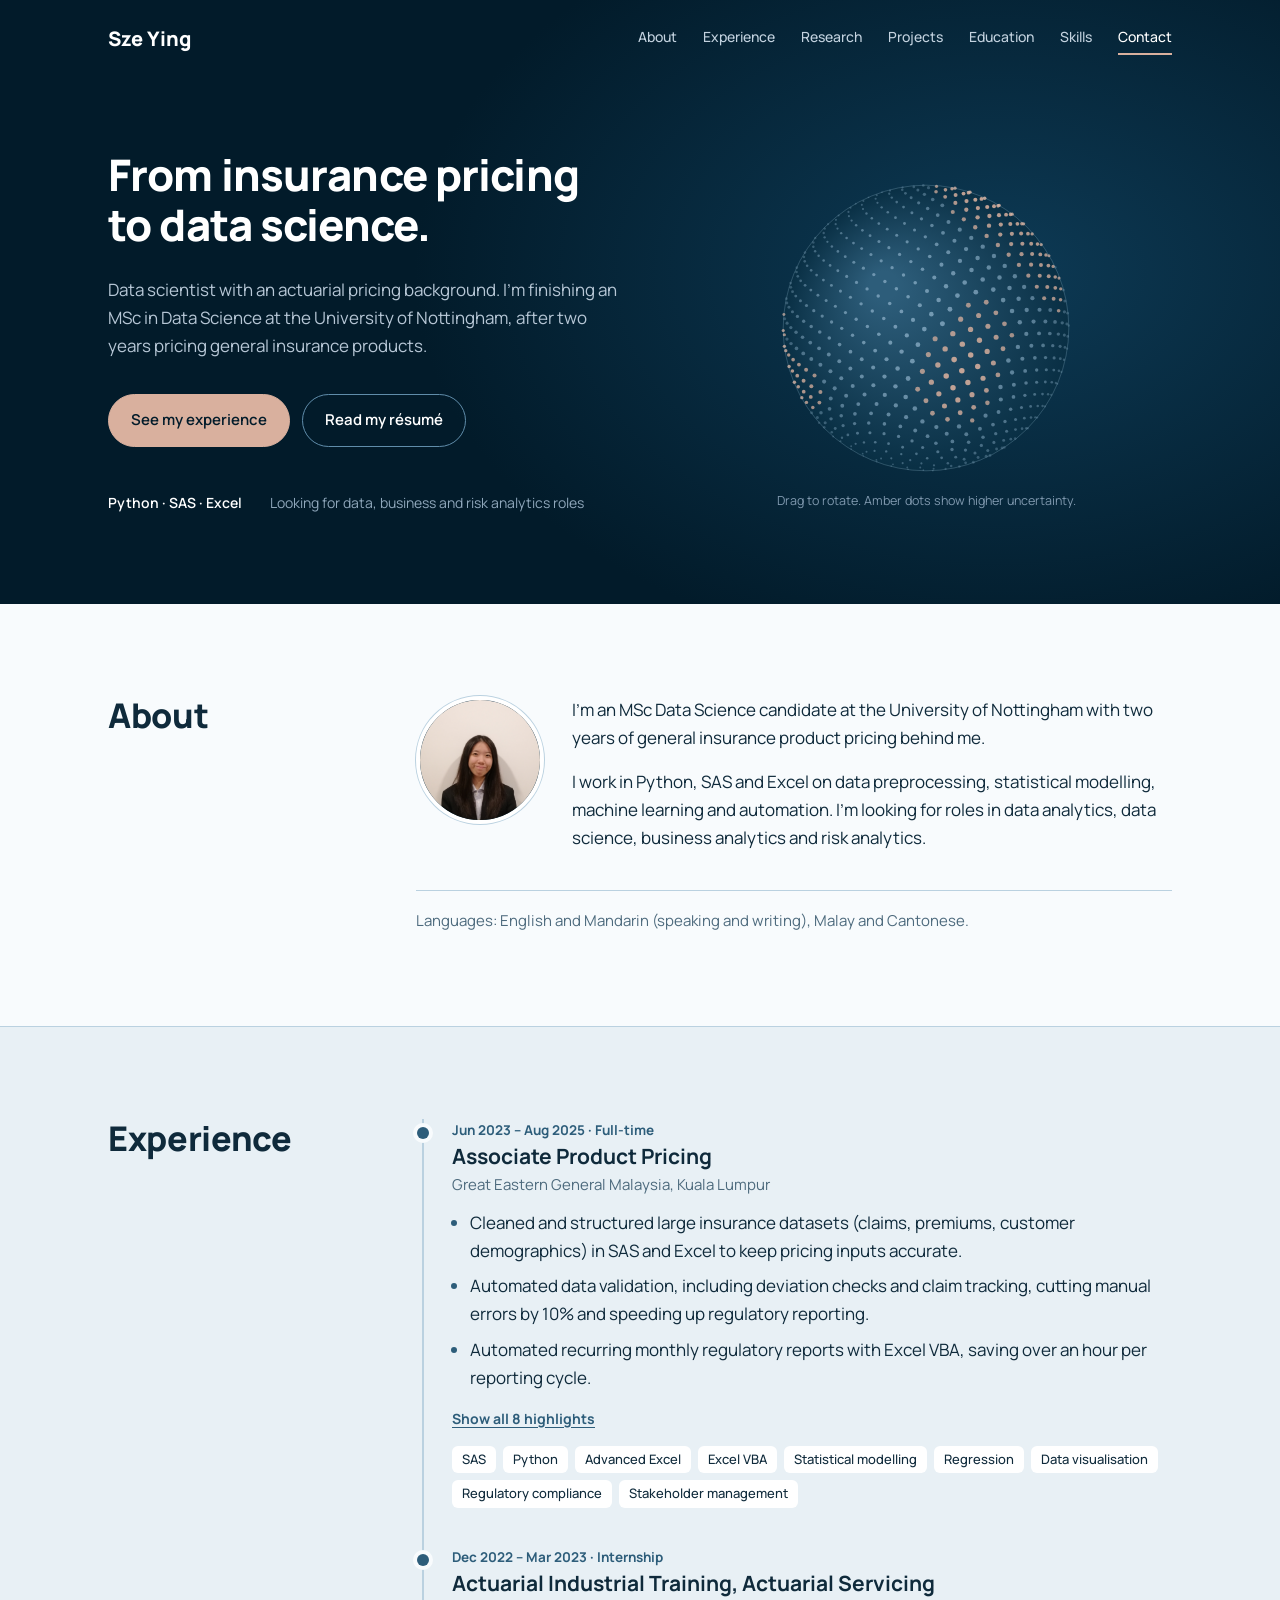
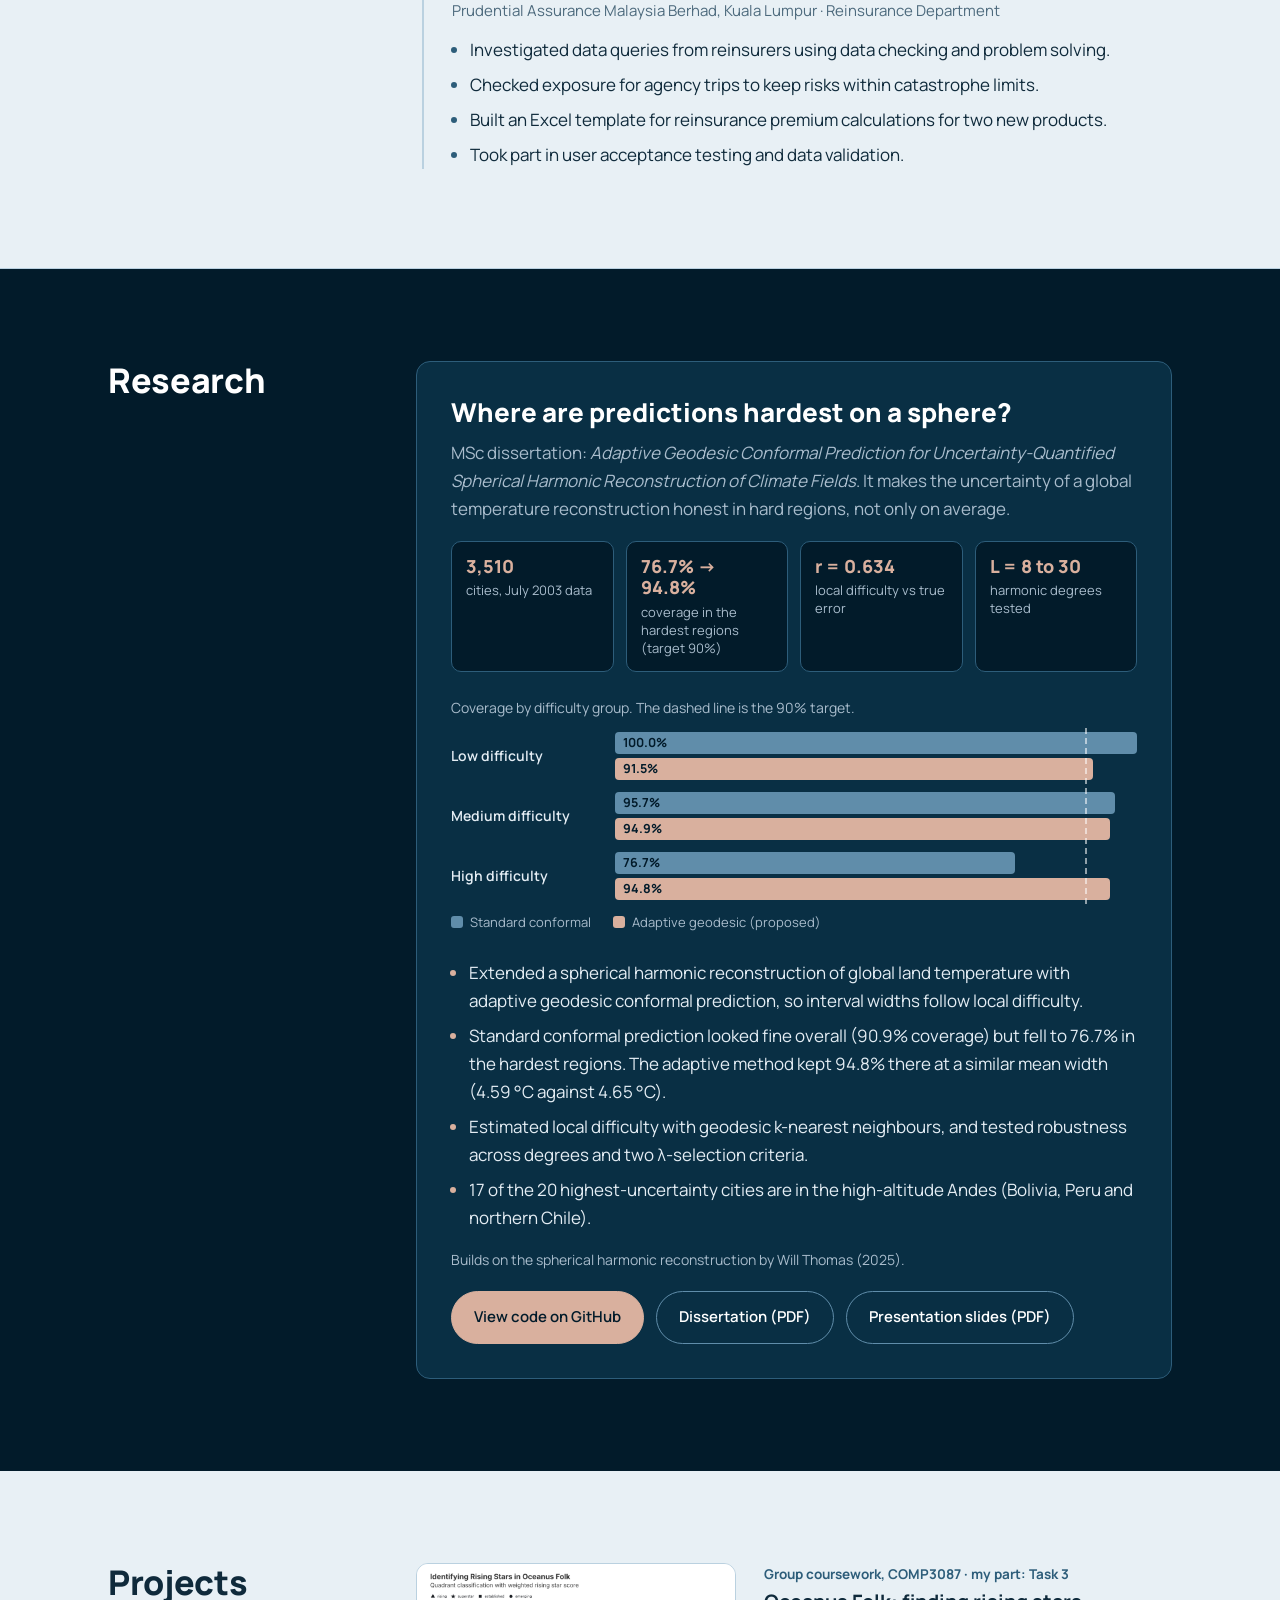
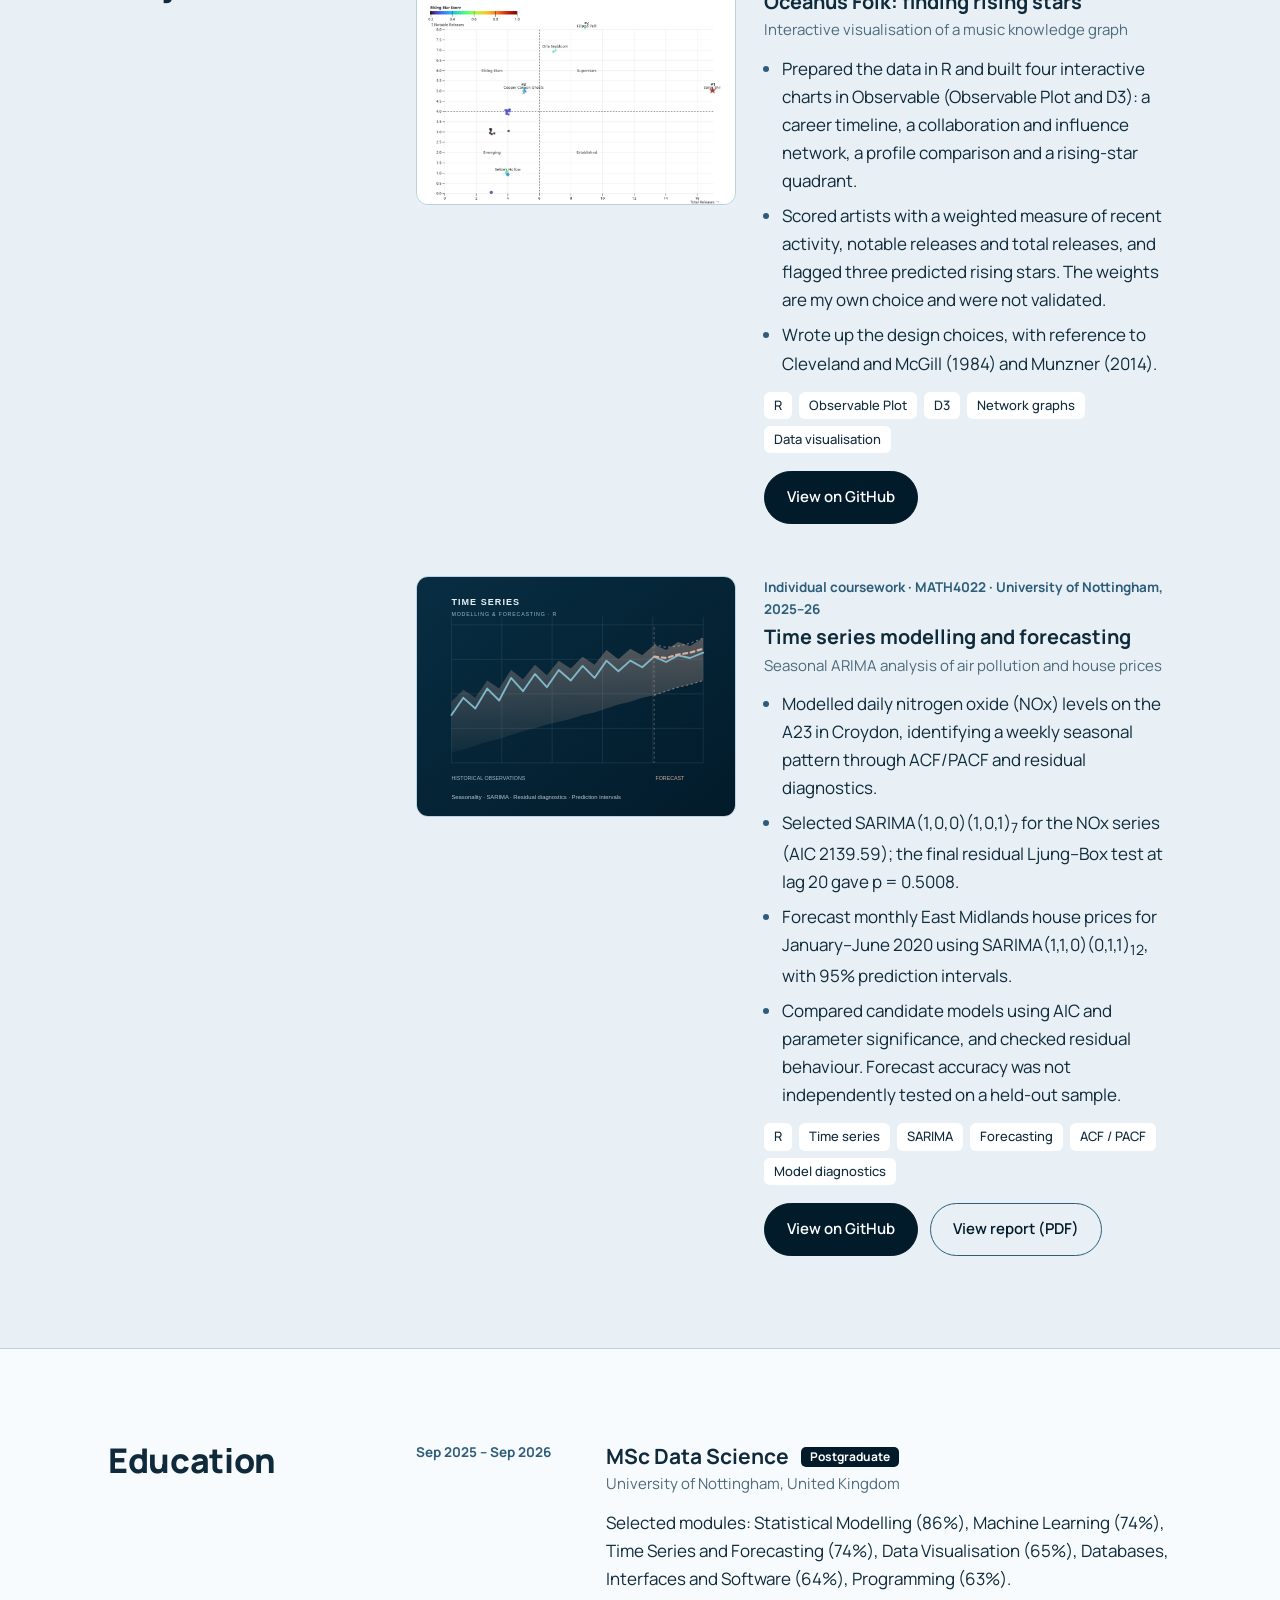
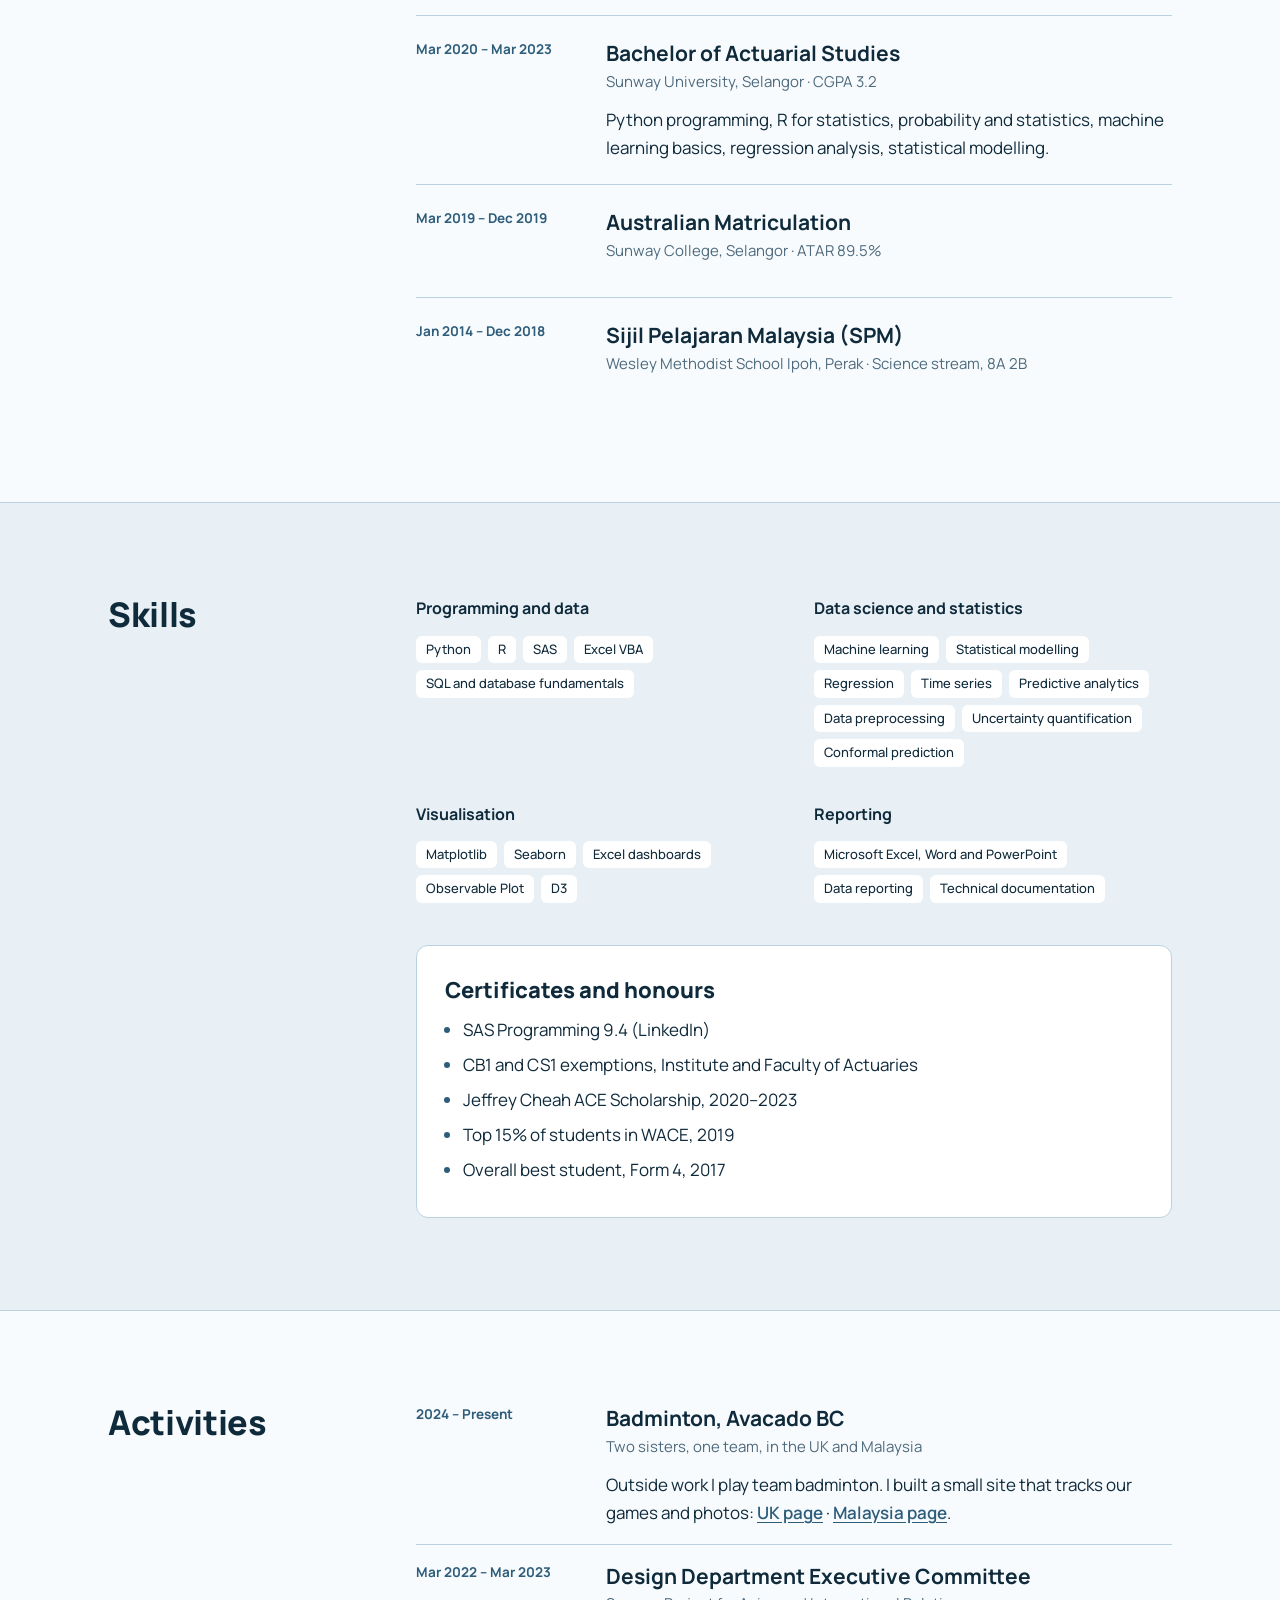
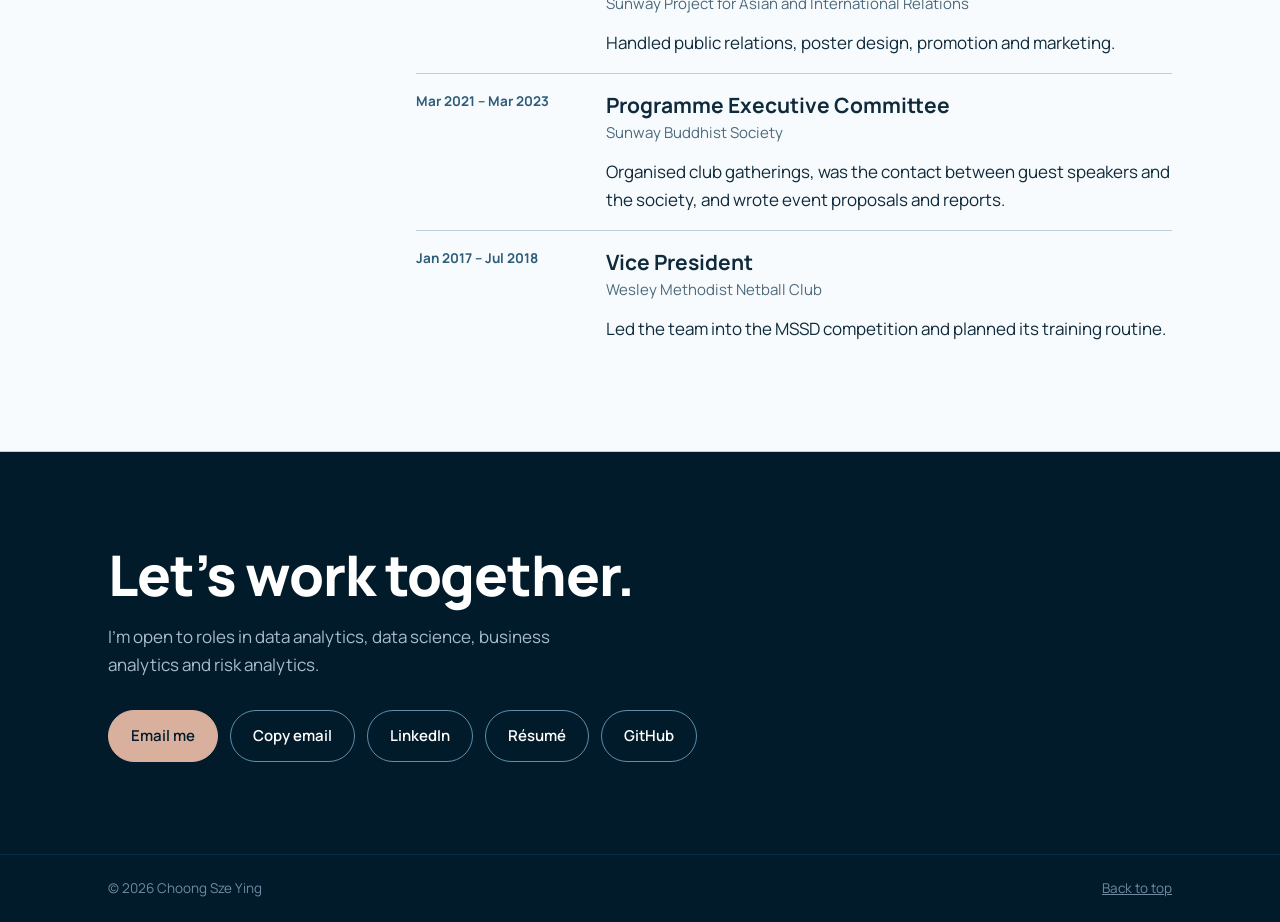
==== commit 401f91c2: "Add files via upload" ====
--- a/index.html
+++ b/index.html
@@ -105,6 +105,7 @@
 </div></div></section>
 
 <section id="projects" class="alt"><div class="wrap grid"><h2>Projects</h2>
+<div class="project-list">
 <article class="proj">
  <a class="proj-img" href="https://github.com/szeying-code/Oceanus-folk-visualisation-coursework" target="_blank" rel="noopener noreferrer"><img src="assets/oceanus-rising-stars.png" alt="Quadrant chart that classifies Oceanus Folk artists as rising stars, superstars, established or emerging" loading="lazy"></a>
  <div>
@@ -136,7 +137,7 @@
   <div class="btns links"><a class="btn p" href="https://github.com/szeying-code/Time-series-forecasting-coursework" target="_blank" rel="noopener noreferrer">View on GitHub</a><a class="btn" href="https://github.com/szeying-code/Time-series-forecasting-coursework/blob/main/report/time-series-report.pdf" target="_blank" rel="noopener noreferrer">View report (PDF)</a></div>
  </div>
 </article>
-</div></section>
+</div></div></section>
 
 <section id="education"><div class="wrap grid"><h2>Education</h2>
 <div>
--- a/styles.css
+++ b/styles.css
@@ -126,10 +126,11 @@
 
 
 /* projects */
-.proj{display:grid;grid-template-columns:minmax(0,320px) 1fr;gap:28px;align-items:start}
+.project-list{display:grid;gap:52px;min-width:0}
+.proj{display:grid;grid-template-columns:minmax(0,320px) minmax(0,1fr);gap:28px;align-items:start;min-width:0}
 .proj-img{display:block;border:1px solid var(--line);border-radius:12px;overflow:hidden;background:#fff}
 .proj-img img{display:block;width:100%;height:auto}
 .proj .btn{color:var(--ink);border-color:var(--teal)}
 .proj .btn.p{background:var(--ink);border-color:var(--ink);color:#fff}
 .proj .links{margin-top:18px}
-@media(max-width:860px){.proj{grid-template-columns:1fr}}
+@media(max-width:860px){.project-list{gap:38px}.proj{grid-template-columns:1fr}.proj-img{max-width:520px}}
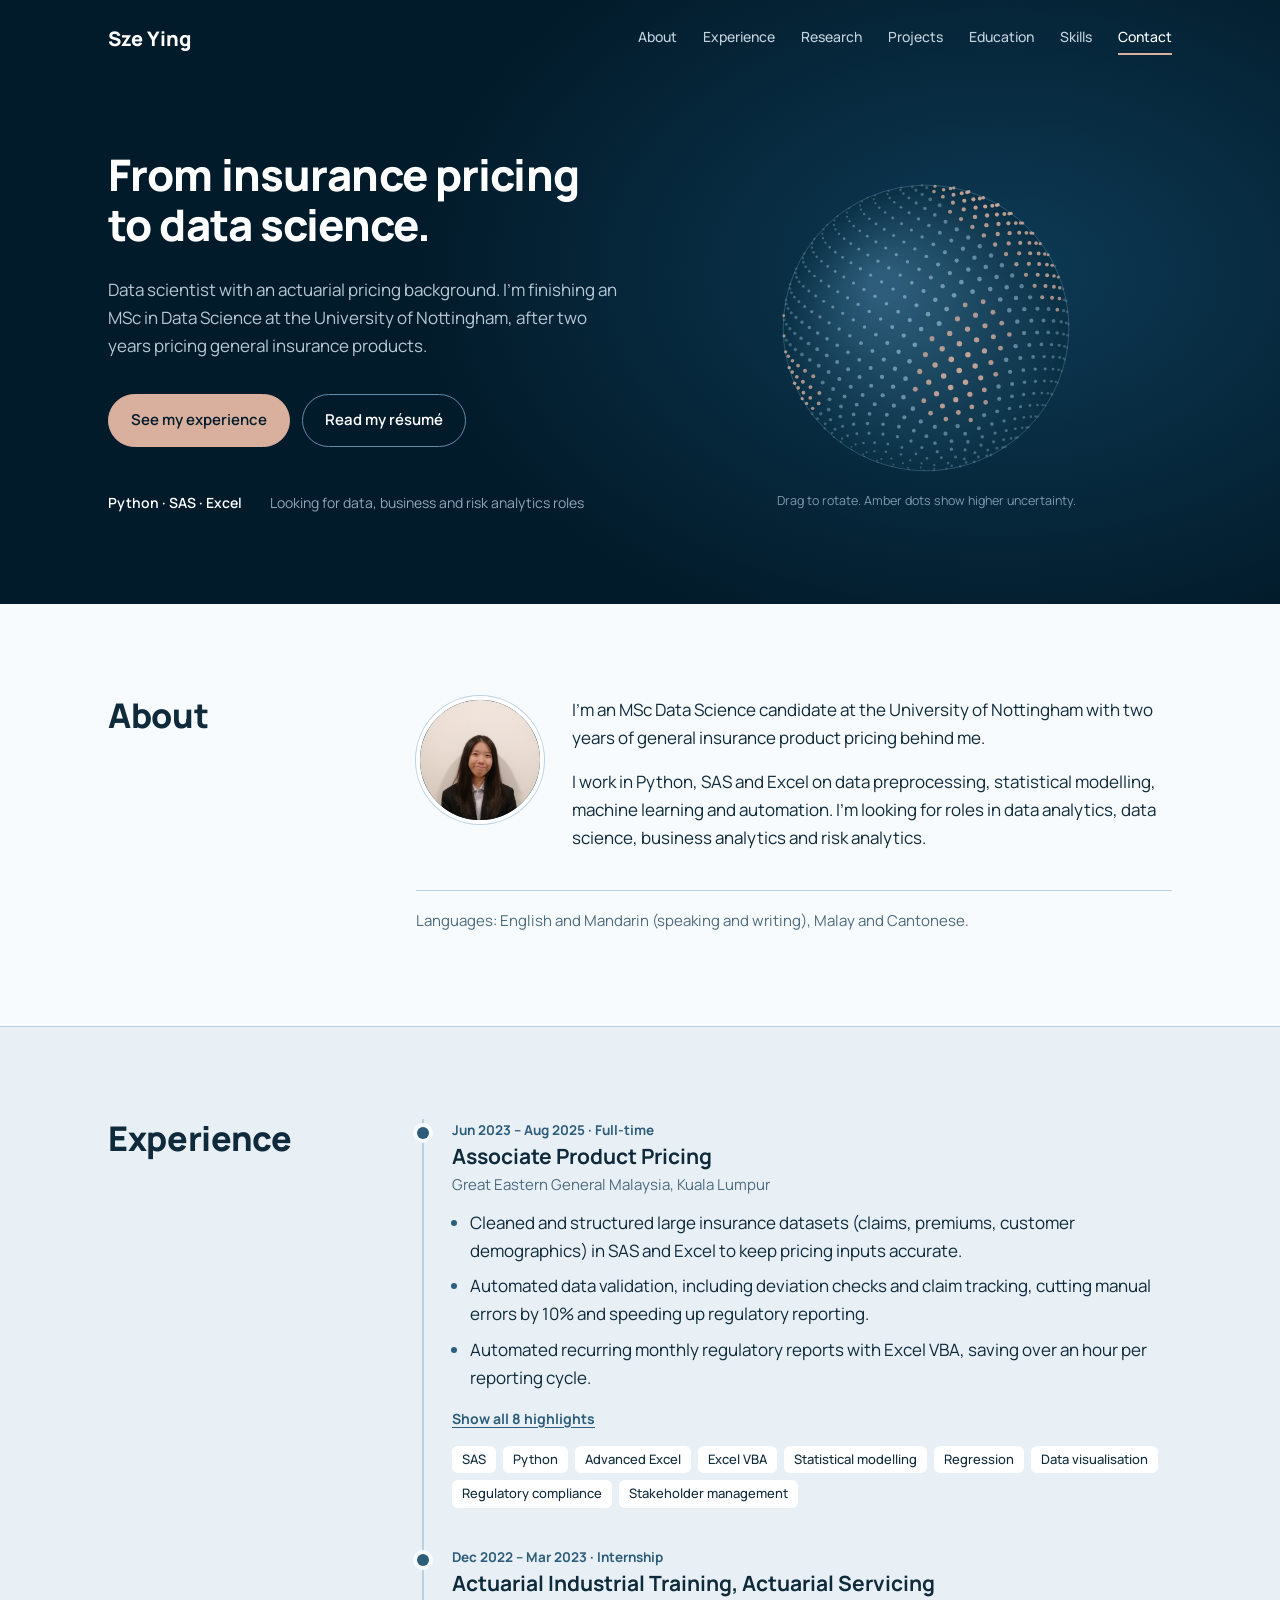
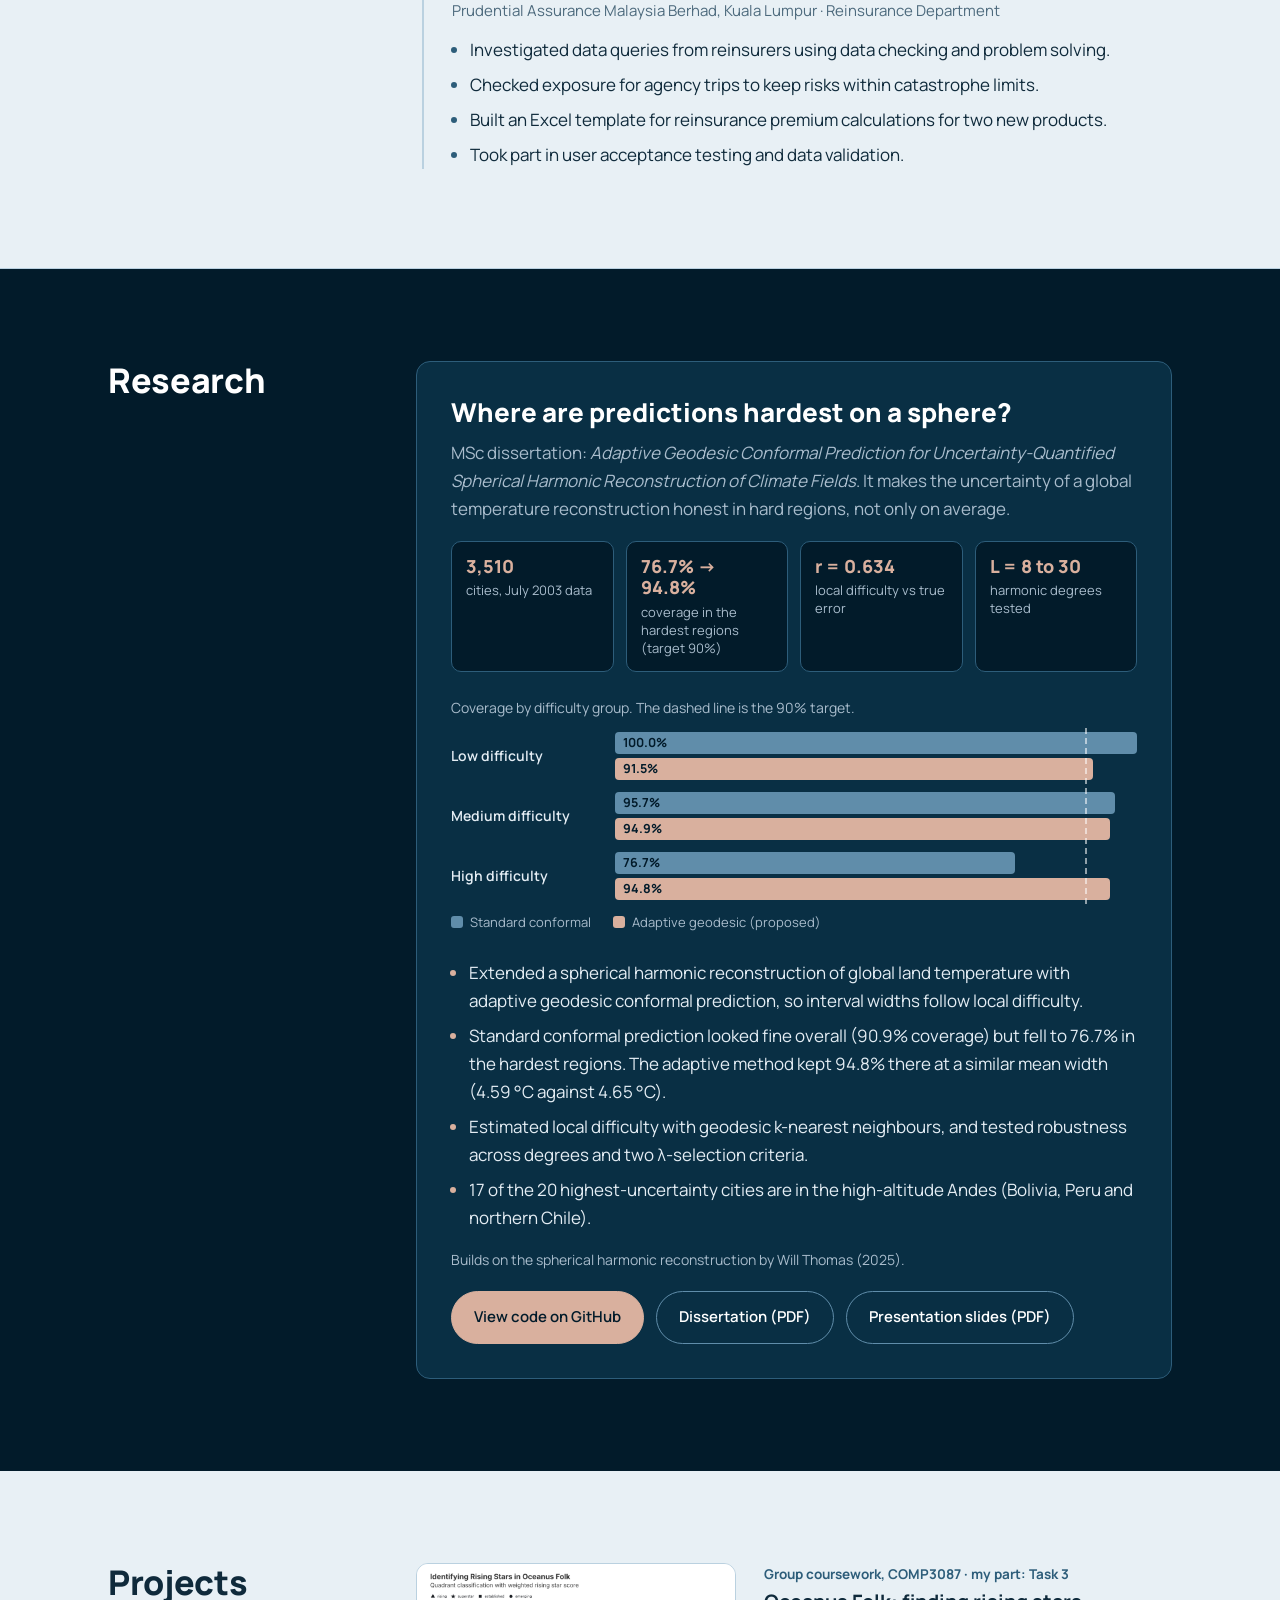
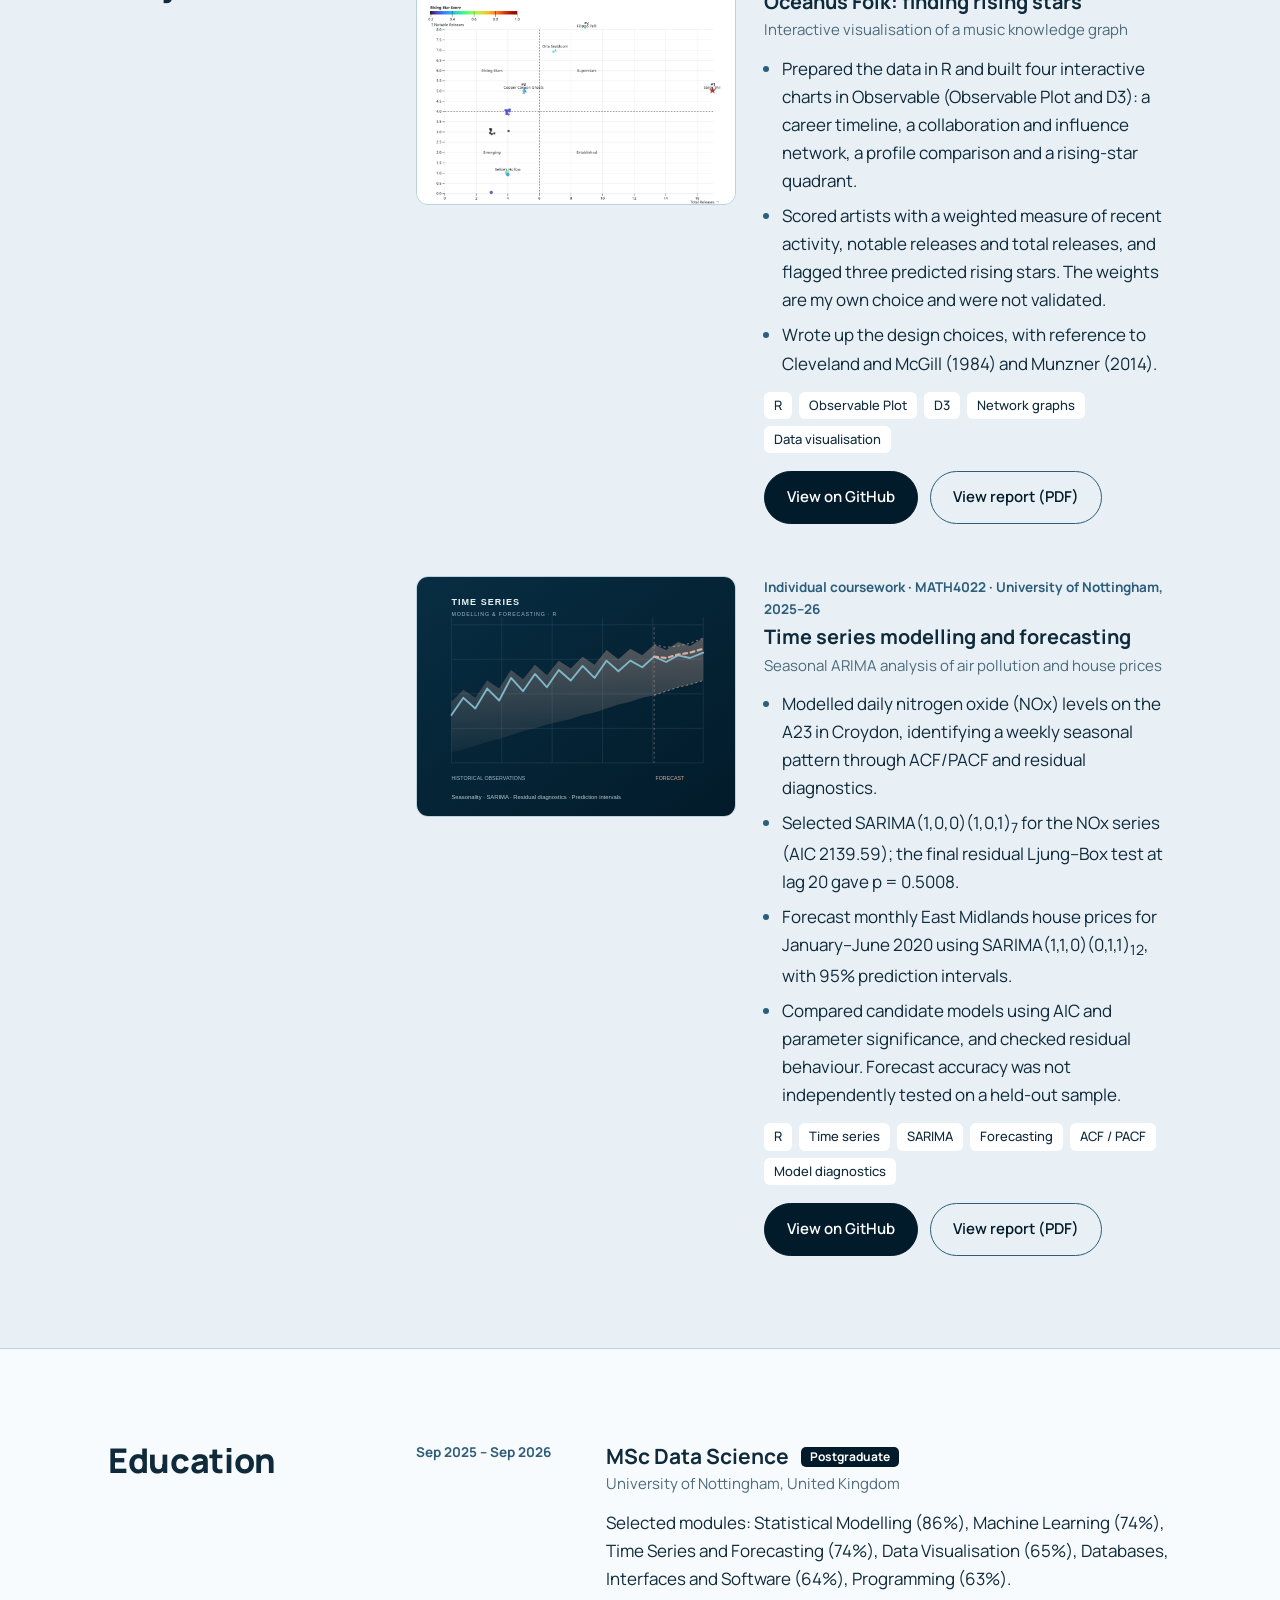
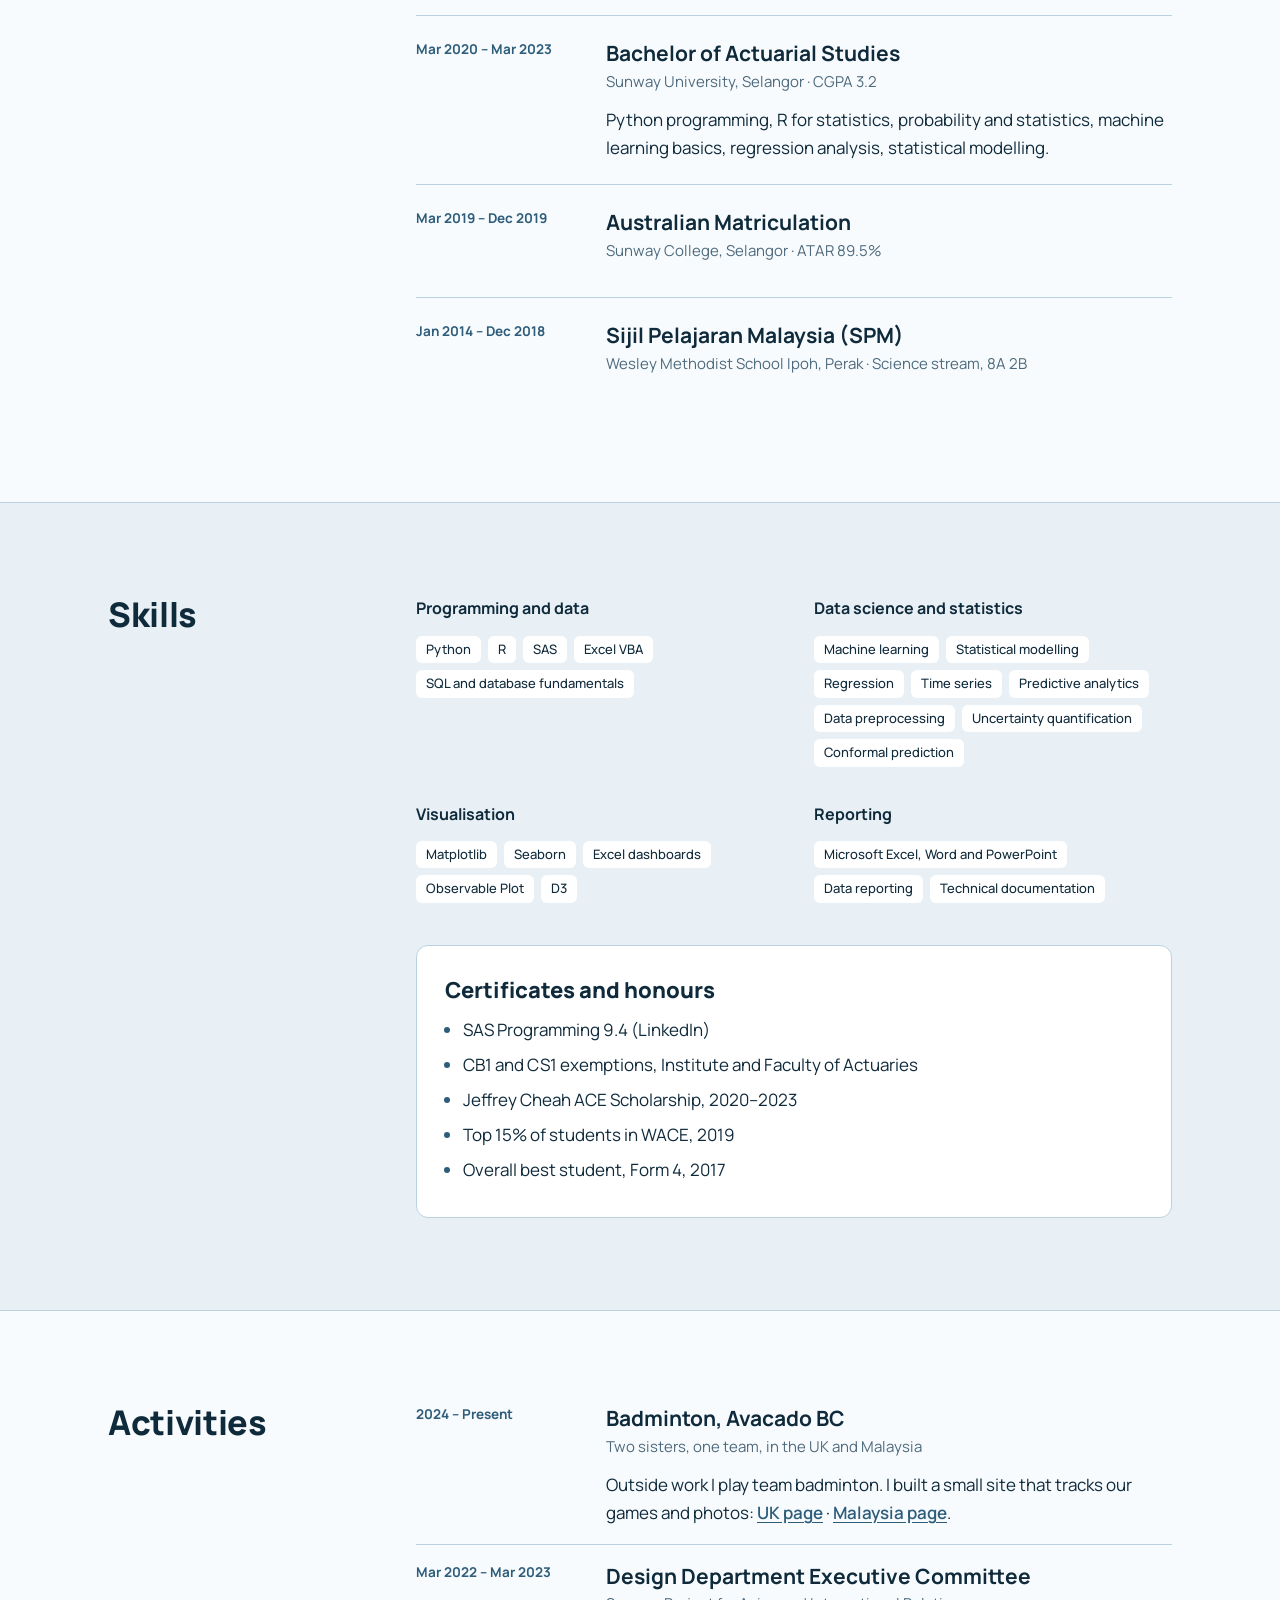
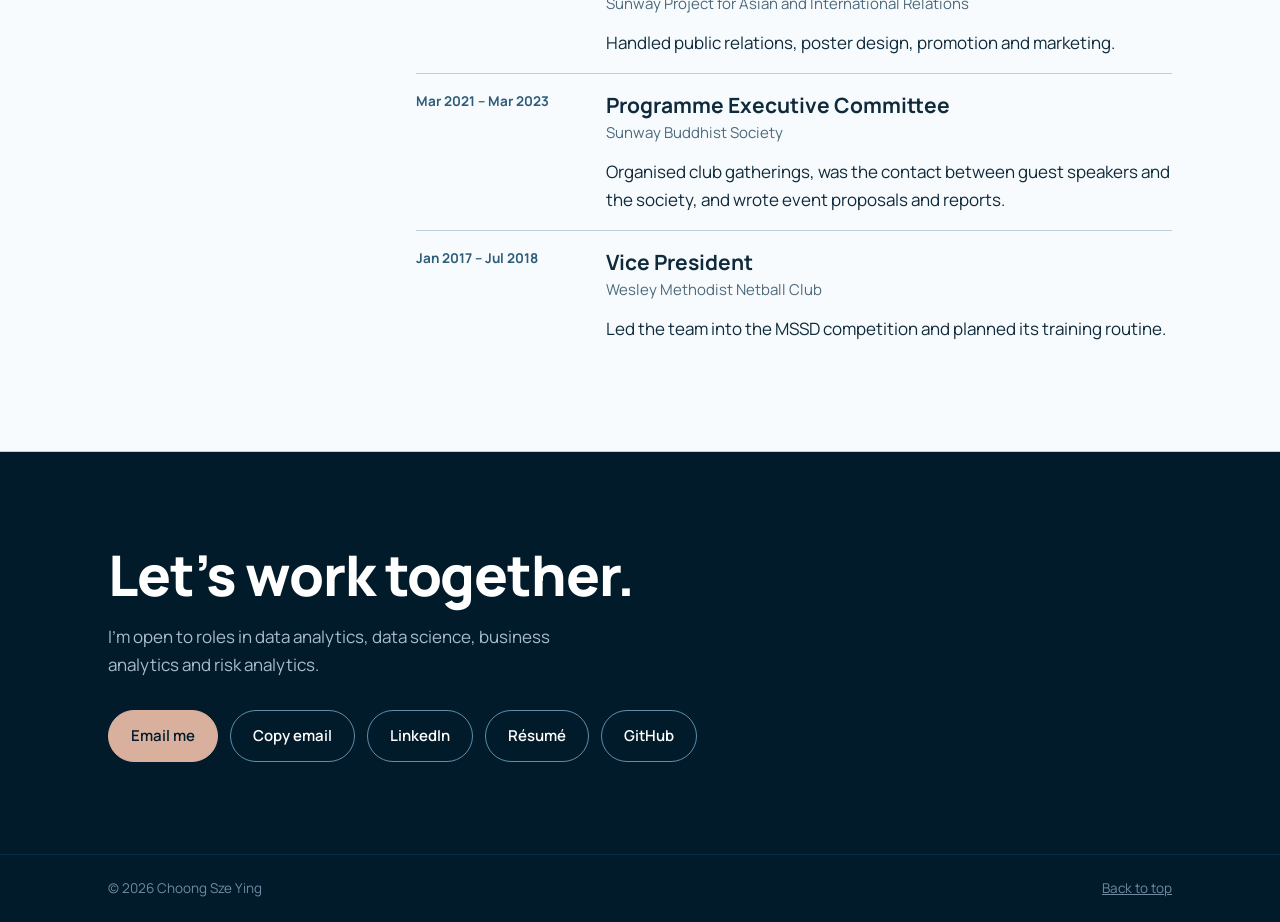
==== commit 40f59a99: "Add PDF report link to GitHub section Updated the GitHub link section to include a link to the repor" ====
--- a/index.html
+++ b/index.html
@@ -118,8 +118,7 @@
    <li>Wrote up the design choices, with reference to Cleveland and McGill (1984) and Munzner (2014).</li>
   </ul>
   <div class="chips"><span>R</span><span>Observable Plot</span><span>D3</span><span>Network graphs</span><span>Data visualisation</span></div>
-  <div class="btns links"><a class="btn p" href="https://github.com/szeying-code/Oceanus-folk-visualisation-coursework" target="_blank" rel="noopener noreferrer">View on GitHub</a></div>
- </div>
+     <div class="btns links"><a class="btn p" href="https://github.com/szeying-code/Oceanus-folk-visualisation-coursework" target="_blank" rel="noopener noreferrer">View on GitHub</a><a class="btn" href="https://github.com/szeying-code/Oceanus-folk-visualisation-coursework/blob/main/report/oceanus-task3-report.pdf" target="_blank" rel="noopener noreferrer">View report (PDF)</a></div>
 </article>
 <article class="proj">
  <a class="proj-img" href="https://github.com/szeying-code/Time-series-forecasting-coursework" target="_blank" rel="noopener noreferrer"><img src="assets/time-series-forecasting.svg" alt="Illustrative time-series chart with historical observations and a forecast interval" loading="lazy"></a>
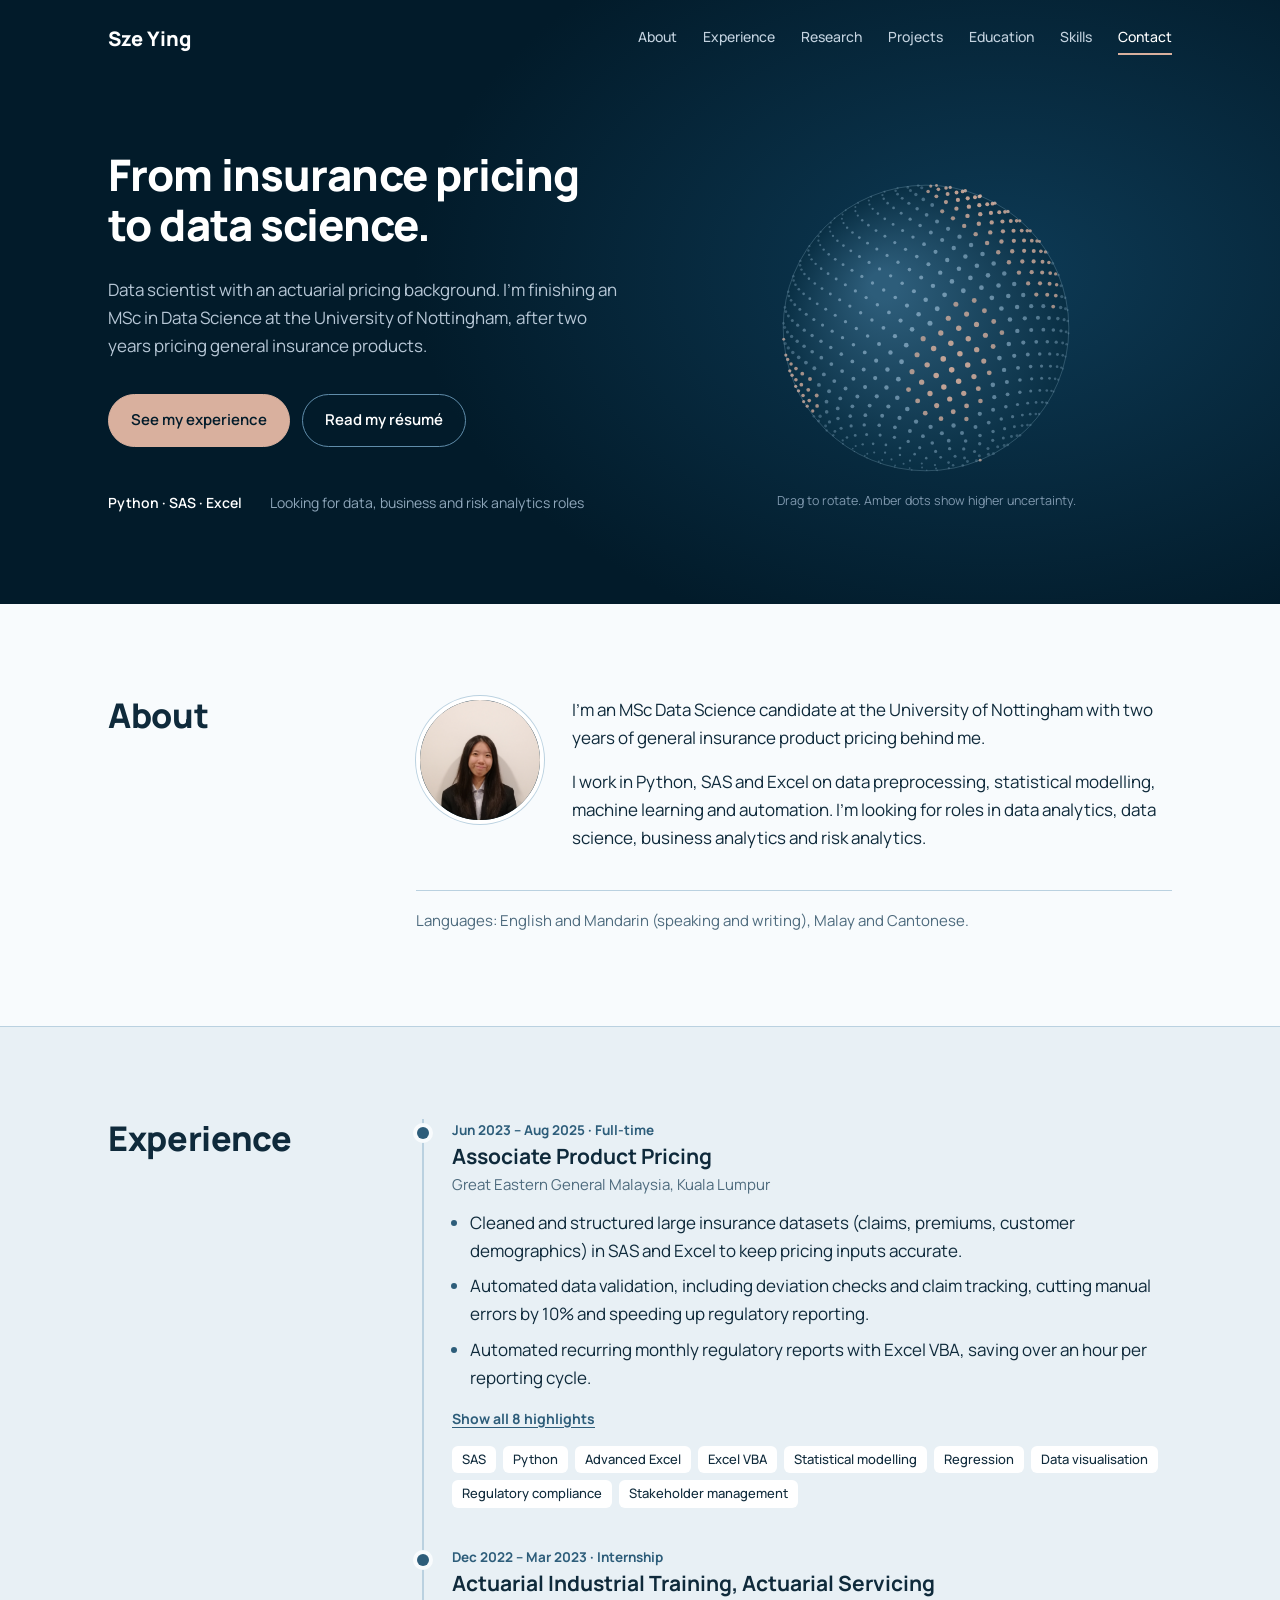
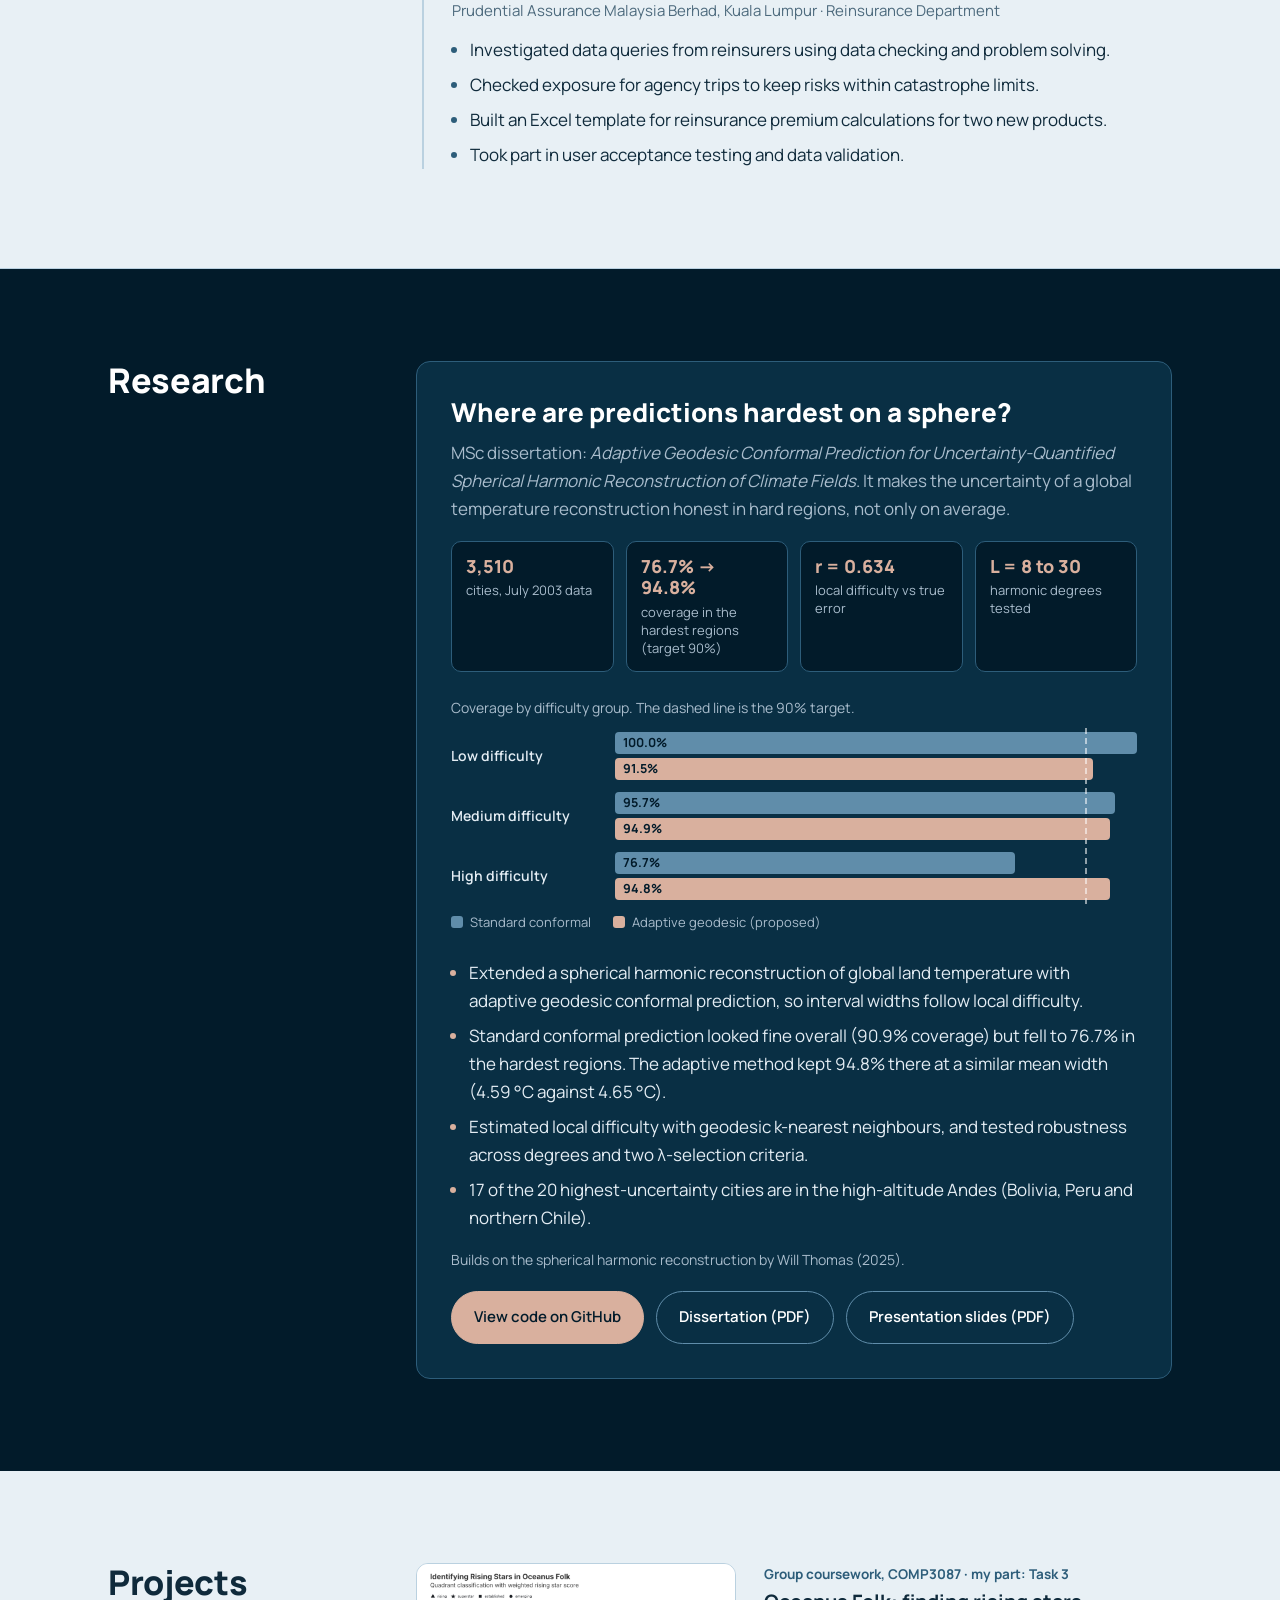
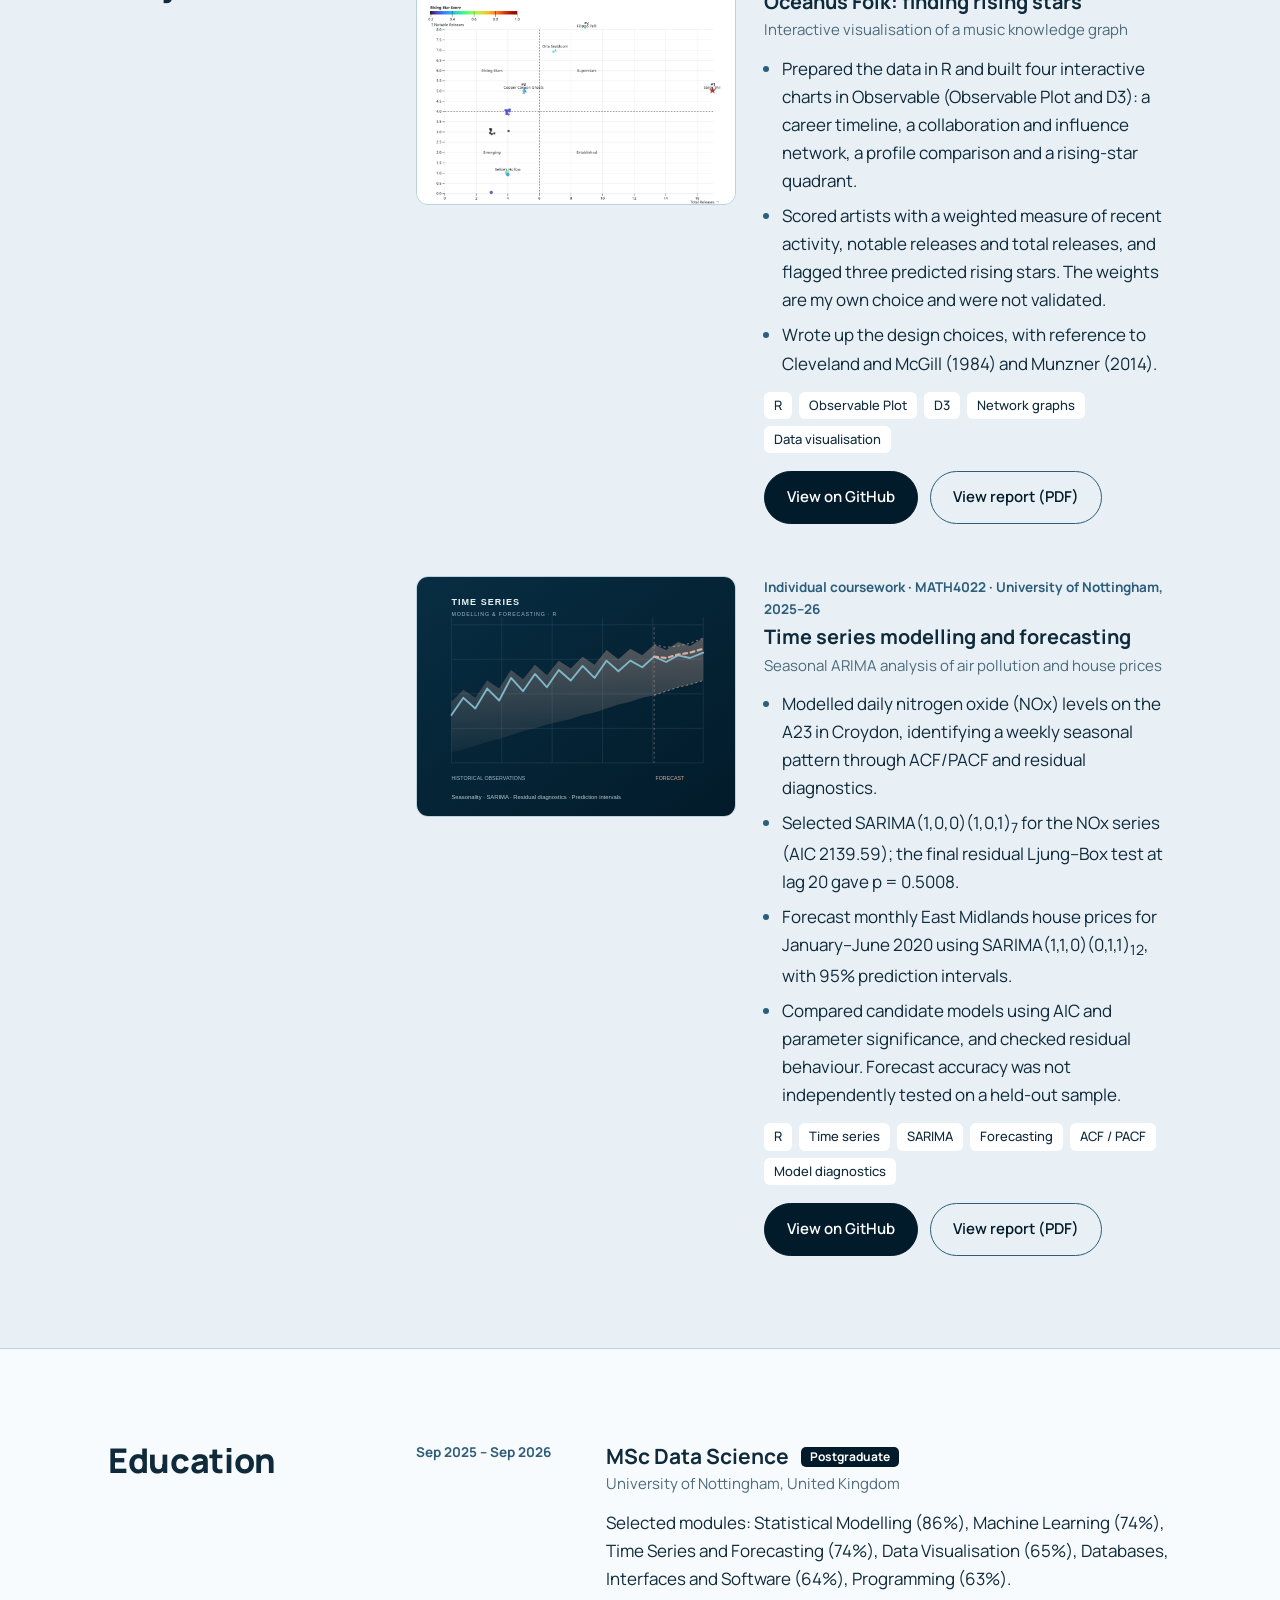
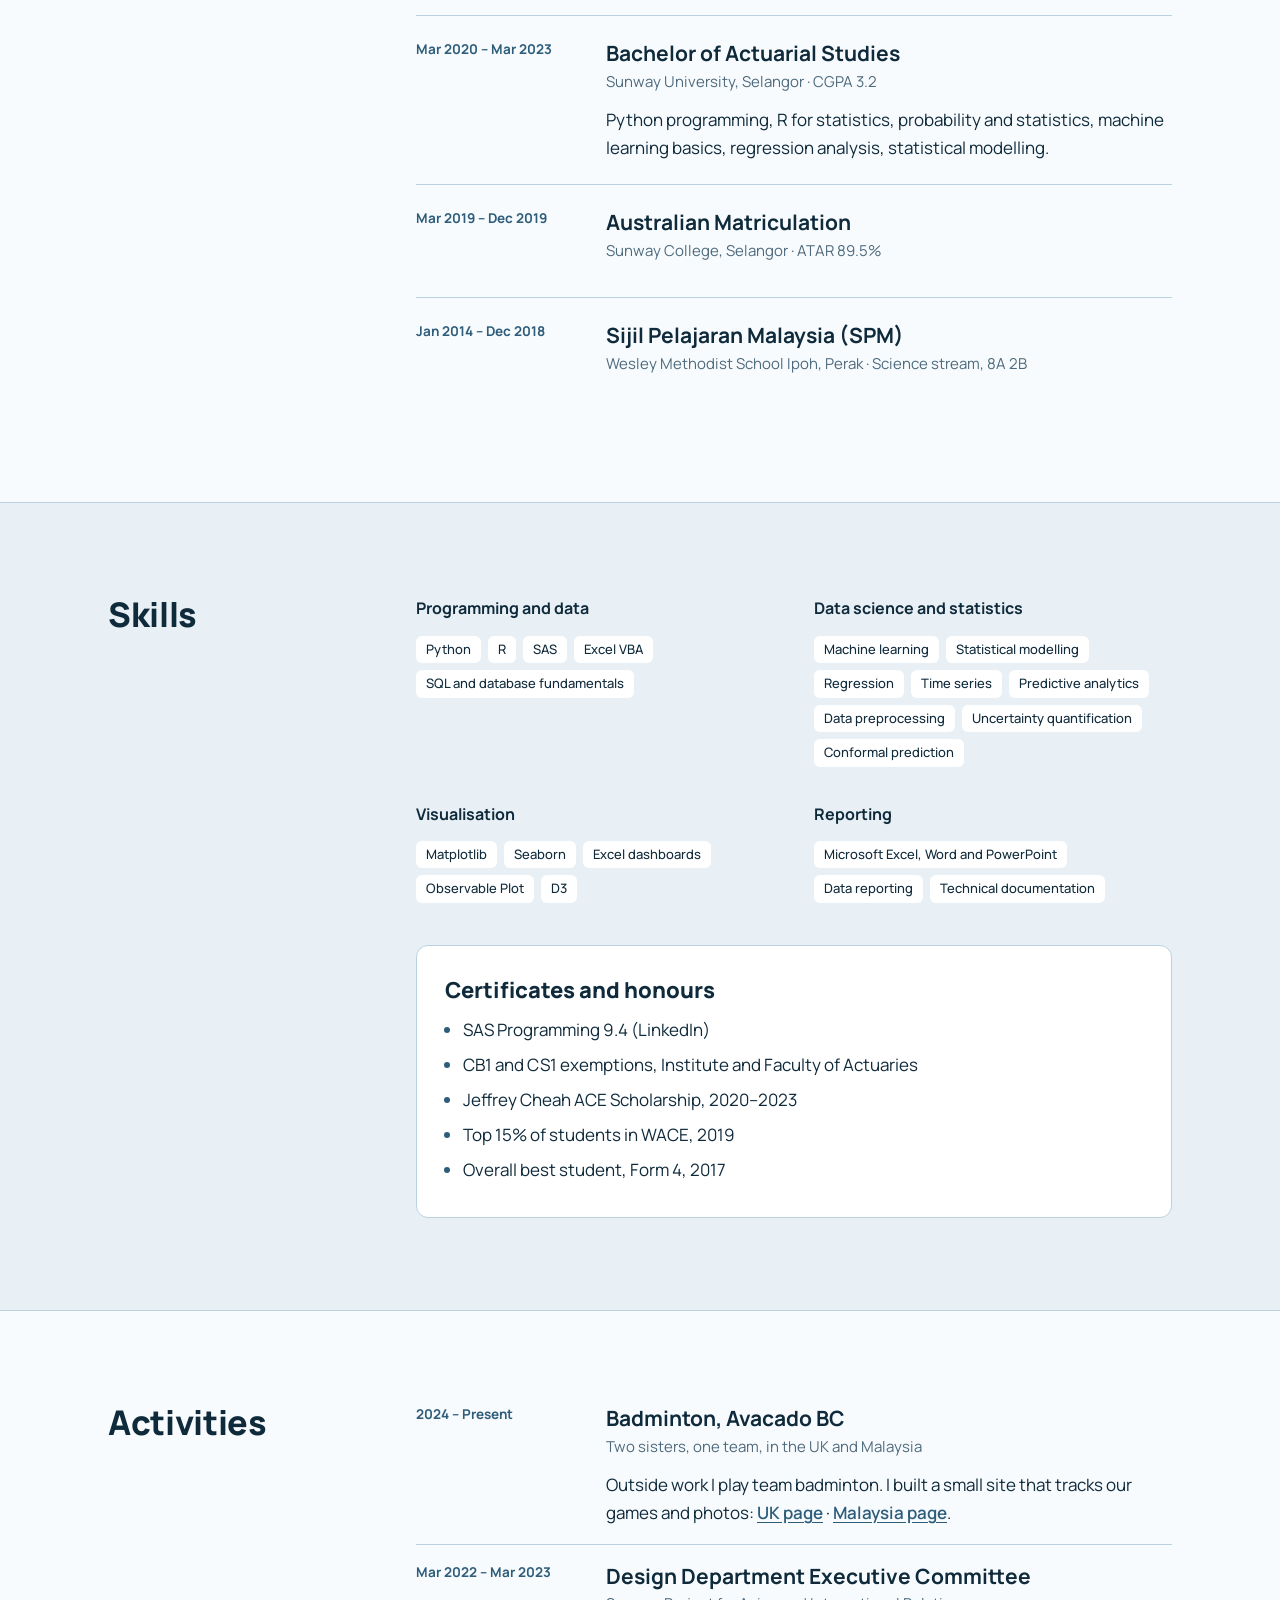
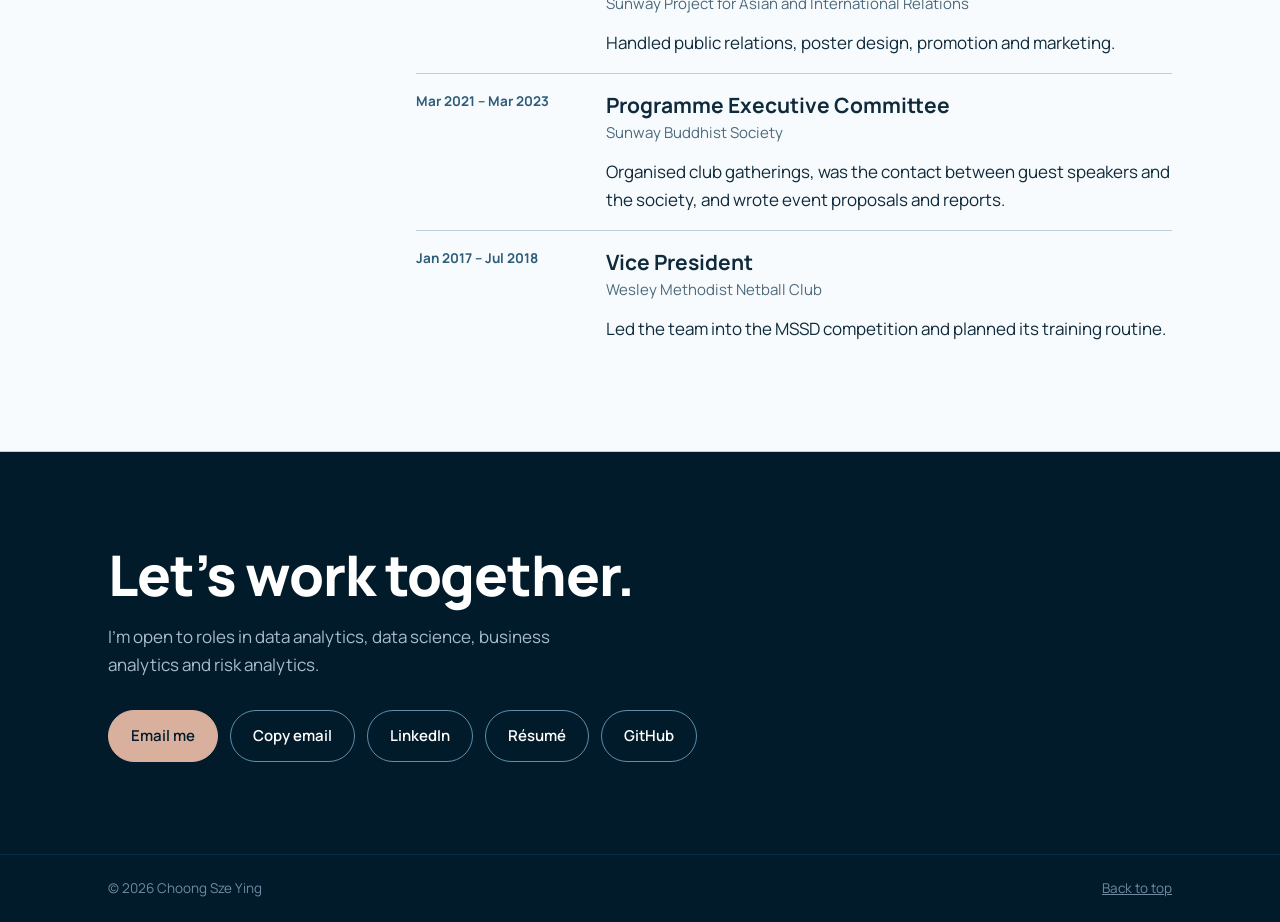
==== commit b1658954: "Fix duplicate button links in index.html" ====
--- a/index.html
+++ b/index.html
@@ -118,7 +118,7 @@
    <li>Wrote up the design choices, with reference to Cleveland and McGill (1984) and Munzner (2014).</li>
   </ul>
   <div class="chips"><span>R</span><span>Observable Plot</span><span>D3</span><span>Network graphs</span><span>Data visualisation</span></div>
-     <div class="btns links"><a class="btn p" href="https://github.com/szeying-code/Oceanus-folk-visualisation-coursework" target="_blank" rel="noopener noreferrer">View on GitHub</a><a class="btn" href="https://github.com/szeying-code/Oceanus-folk-visualisation-coursework/blob/main/report/oceanus-task3-report.pdf" target="_blank" rel="noopener noreferrer">View report (PDF)</a></div>
+  <div class="btns links"><a class="btn p" href="https://github.com/szeying-code/Oceanus-folk-visualisation-coursework" target="_blank" rel="noopener noreferrer">View on GitHub</a><a class="btn" href="https://github.com/szeying-code/Oceanus-folk-visualisation-coursework/blob/main/report/oceanus-task3-report.pdf" target="_blank" rel="noopener noreferrer">View report (PDF)</a></div>
 </article>
 <article class="proj">
  <a class="proj-img" href="https://github.com/szeying-code/Time-series-forecasting-coursework" target="_blank" rel="noopener noreferrer"><img src="assets/time-series-forecasting.svg" alt="Illustrative time-series chart with historical observations and a forecast interval" loading="lazy"></a>
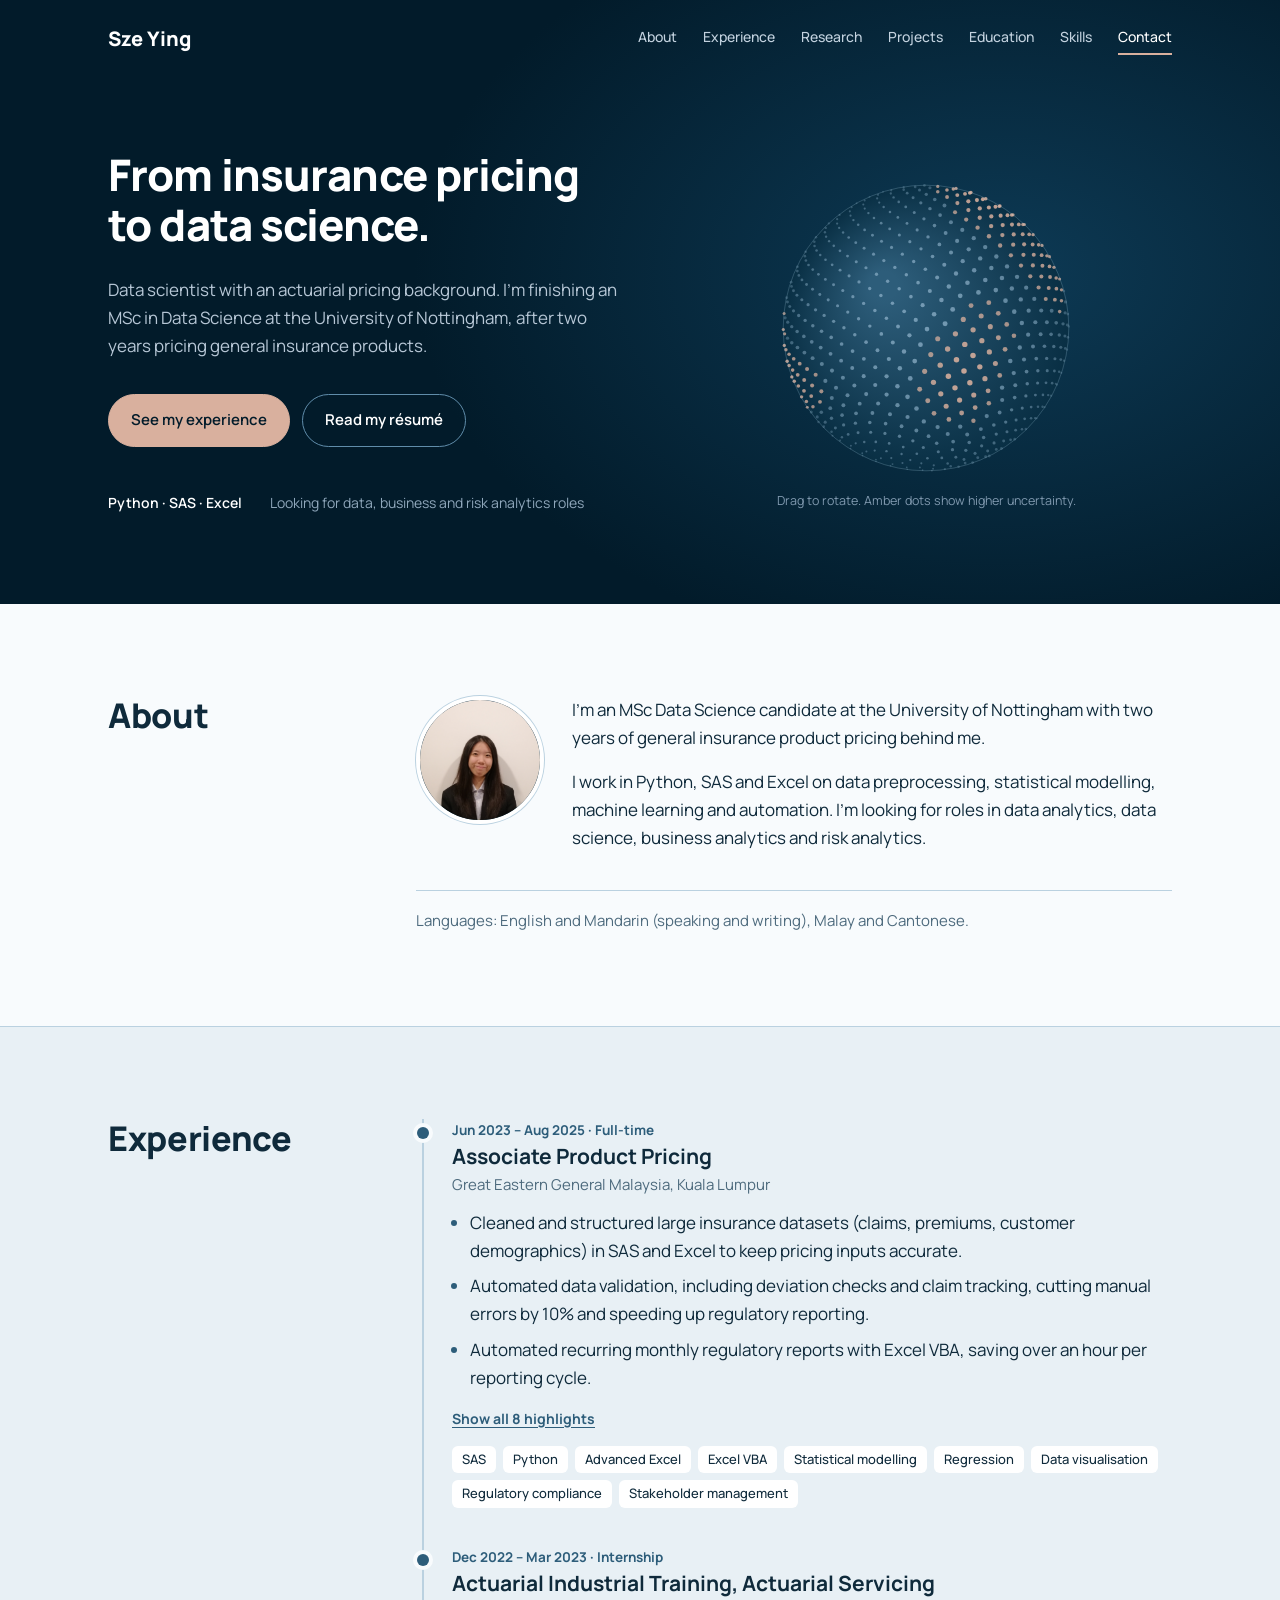
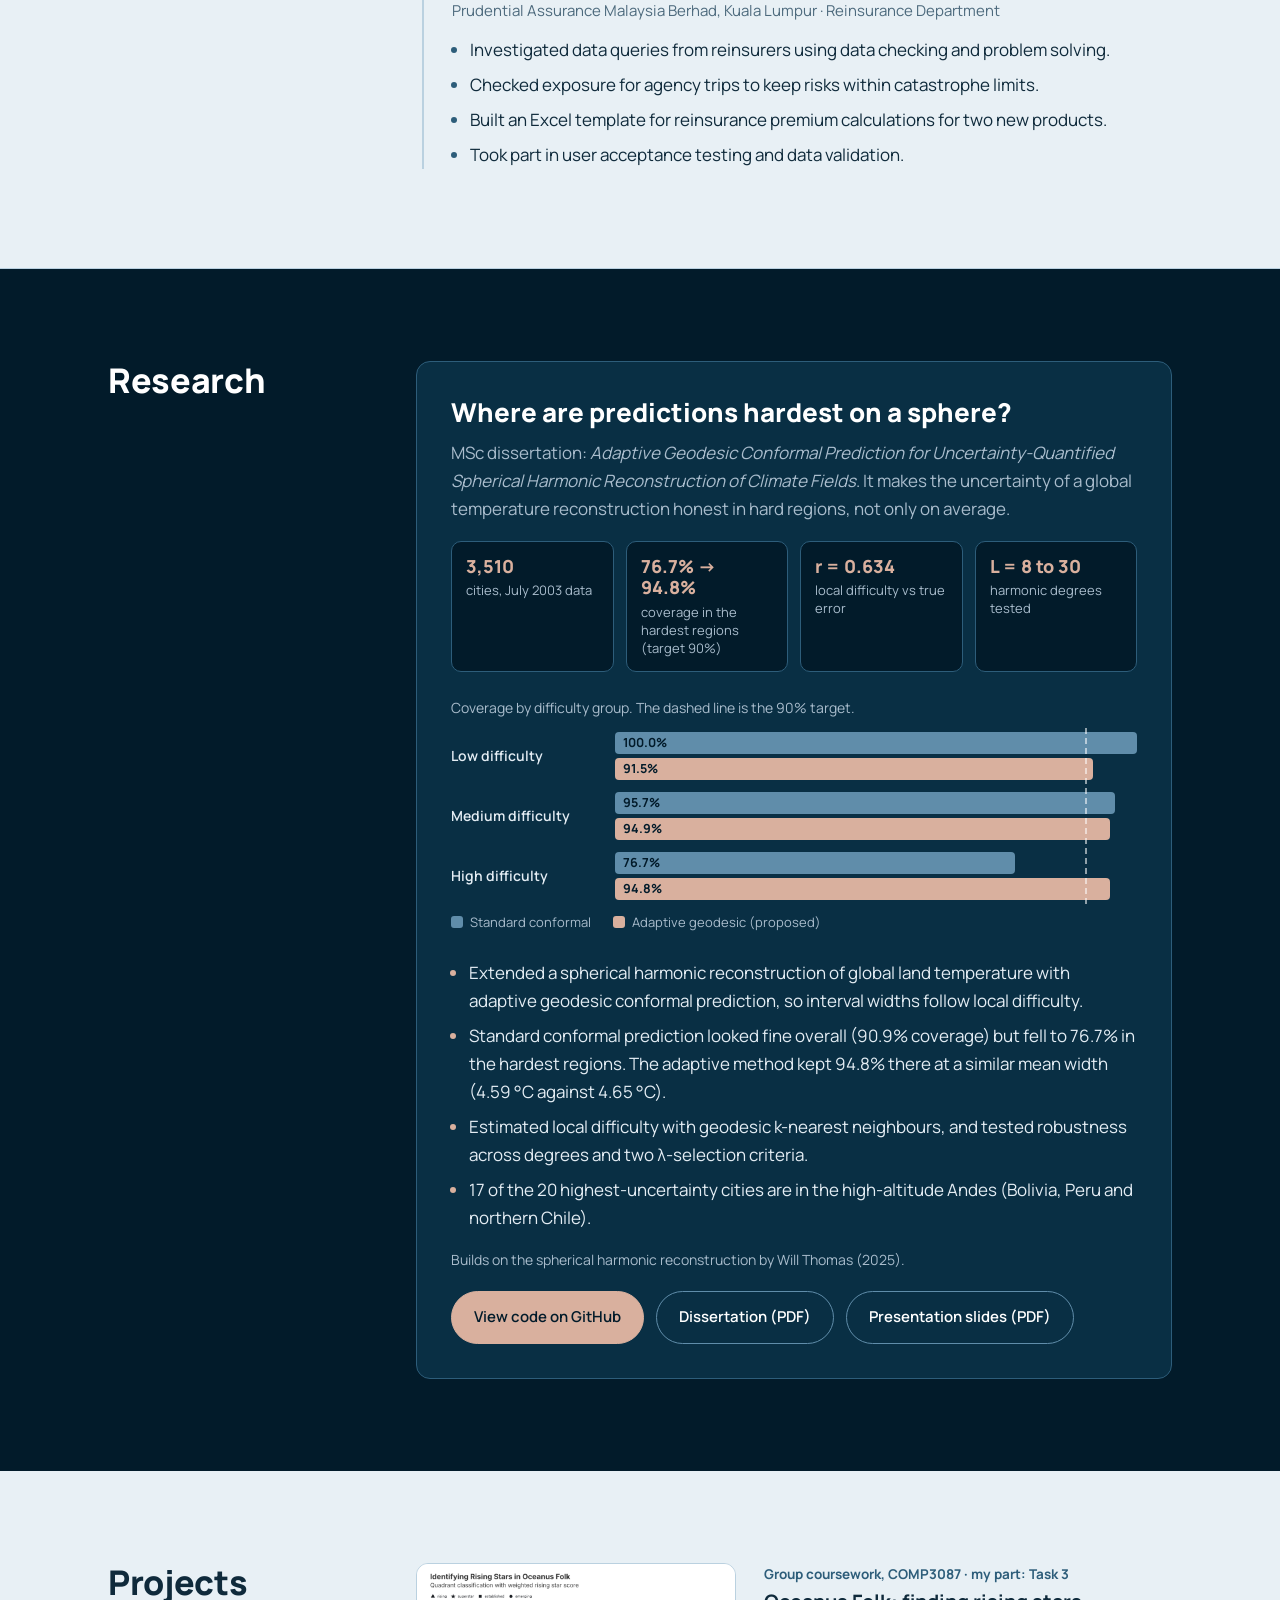
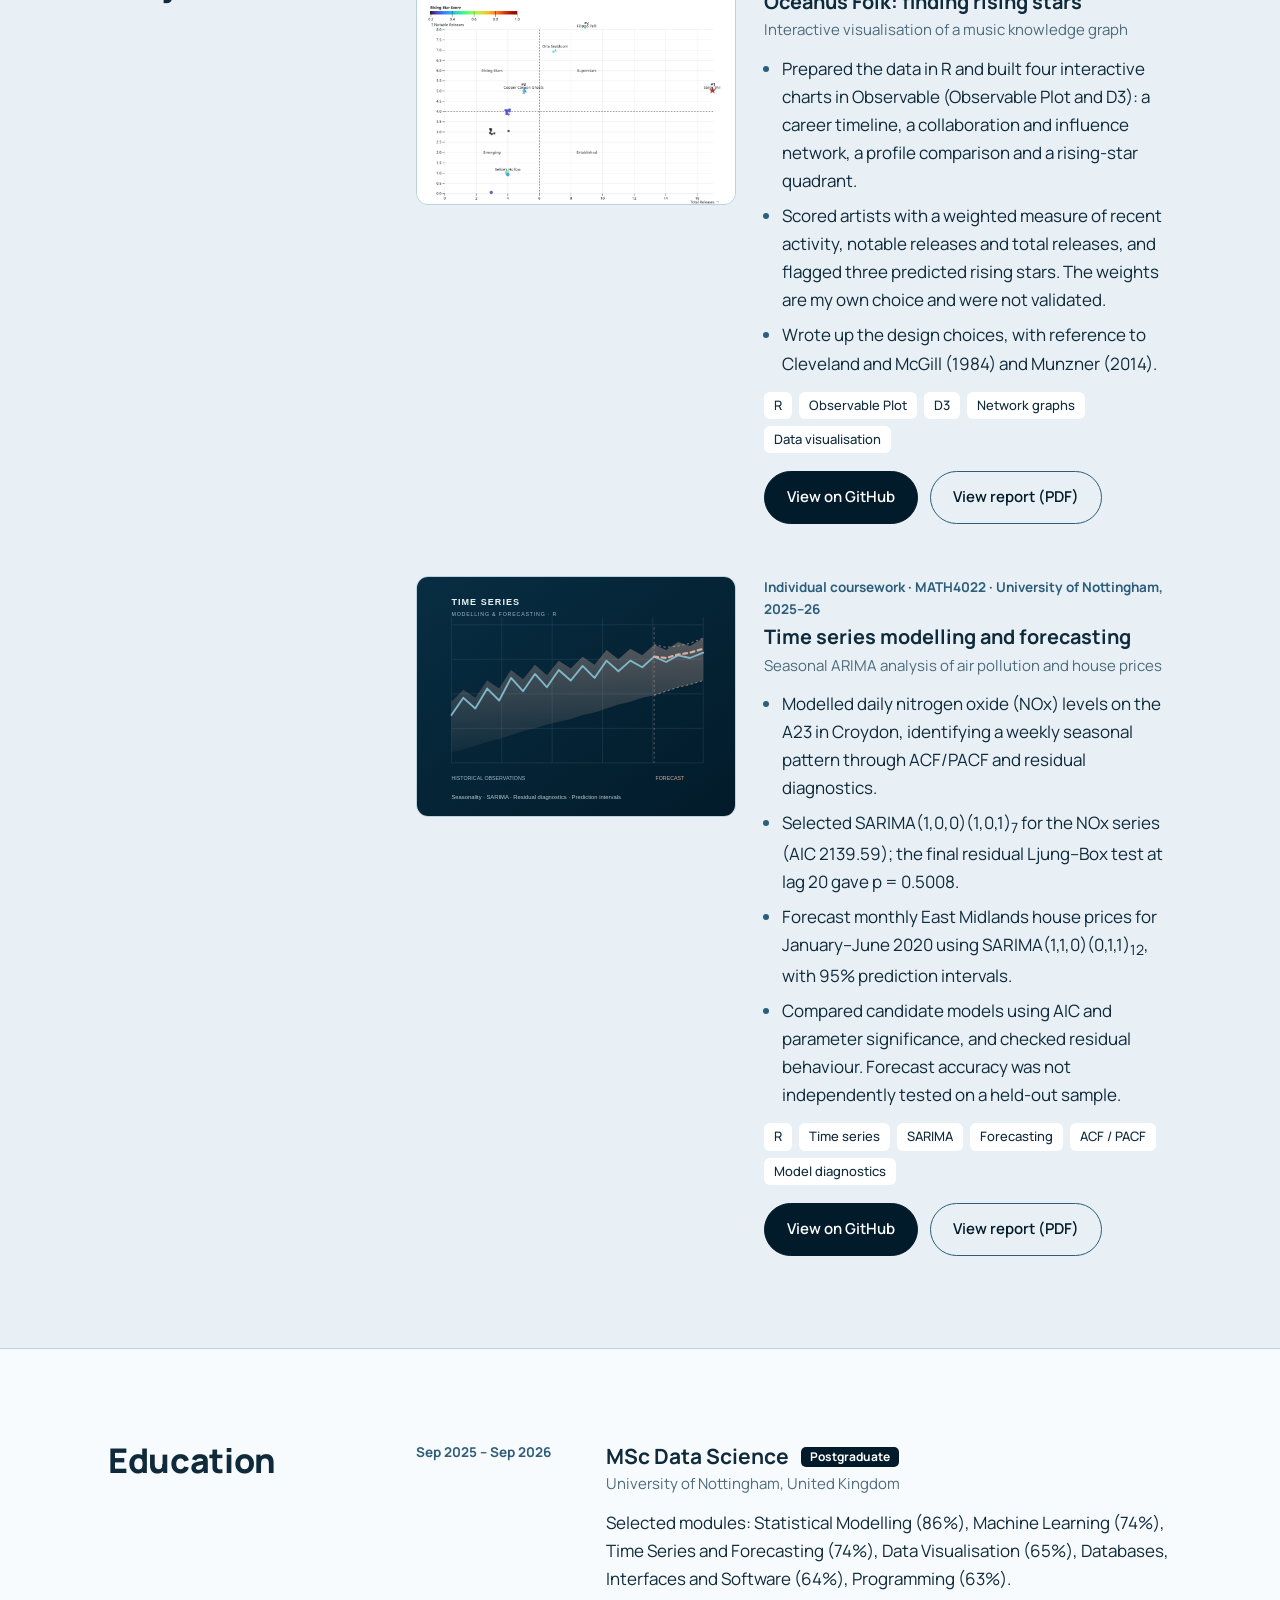
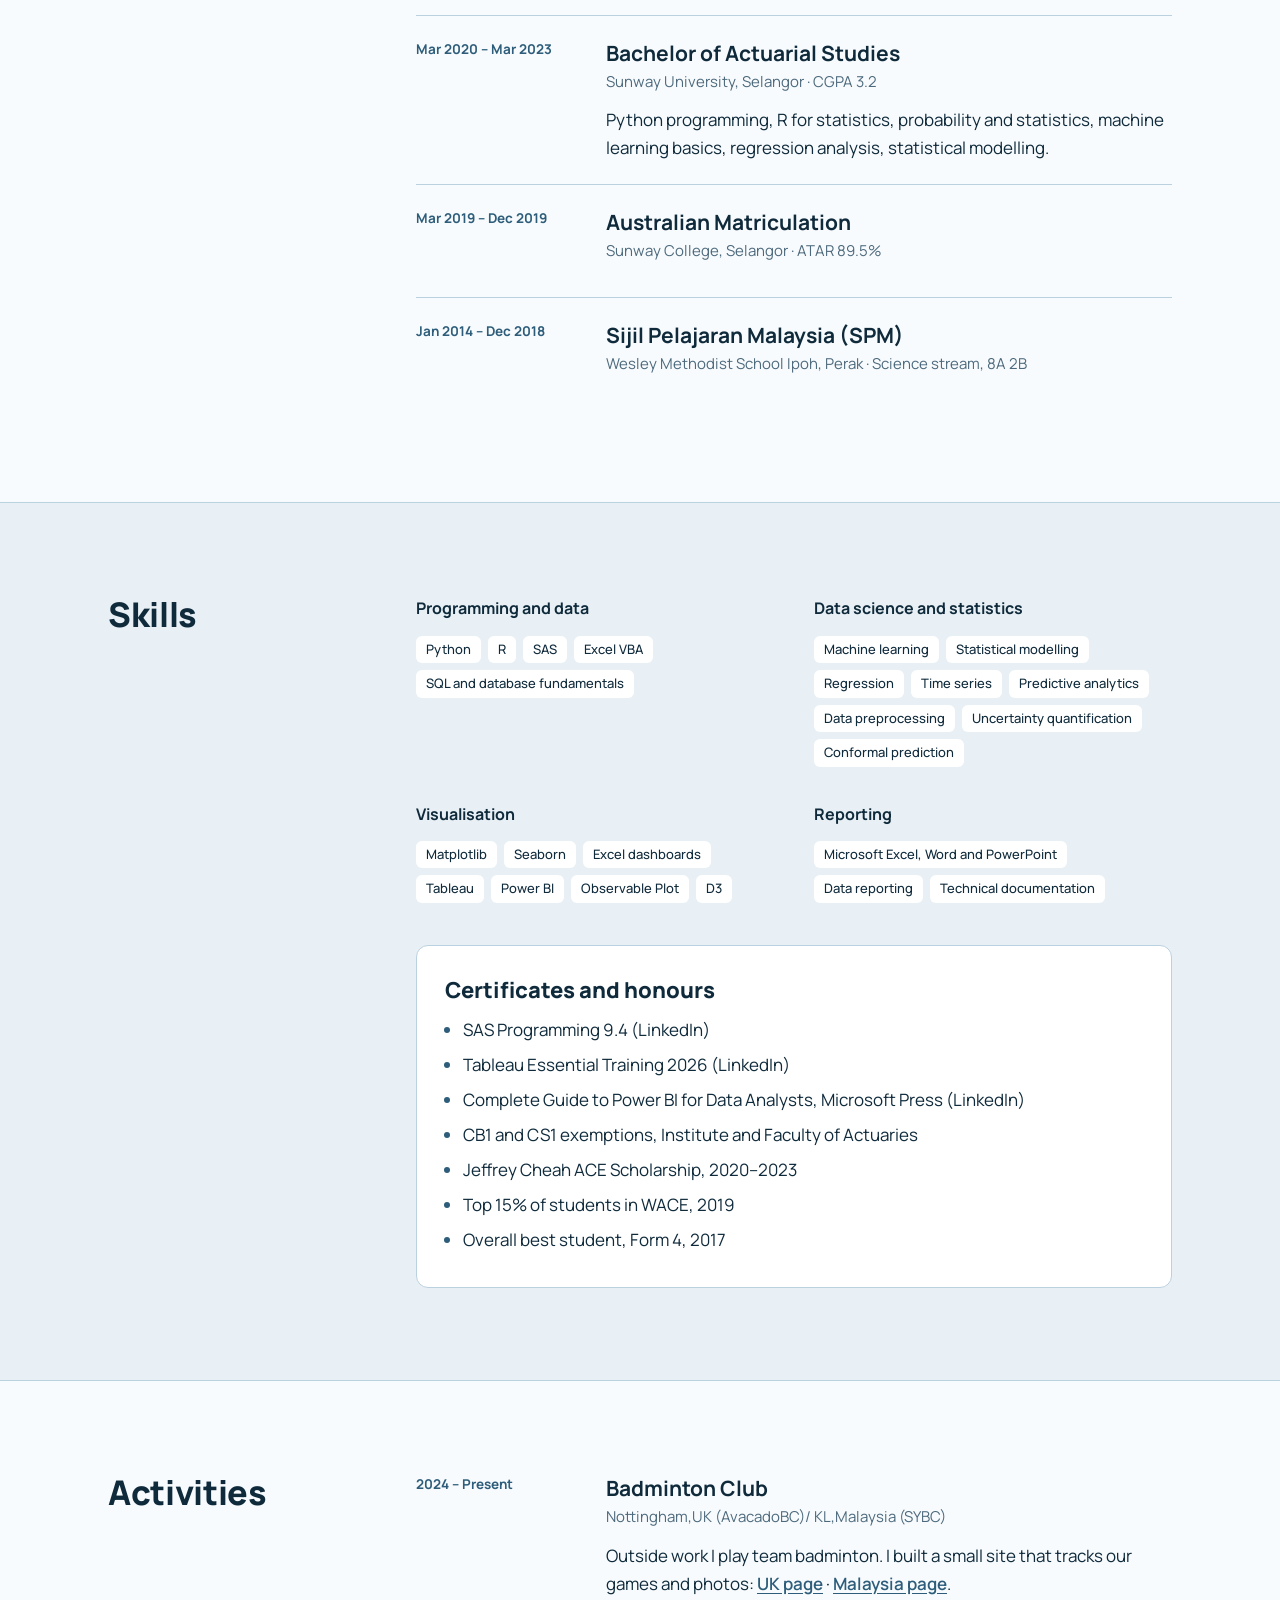
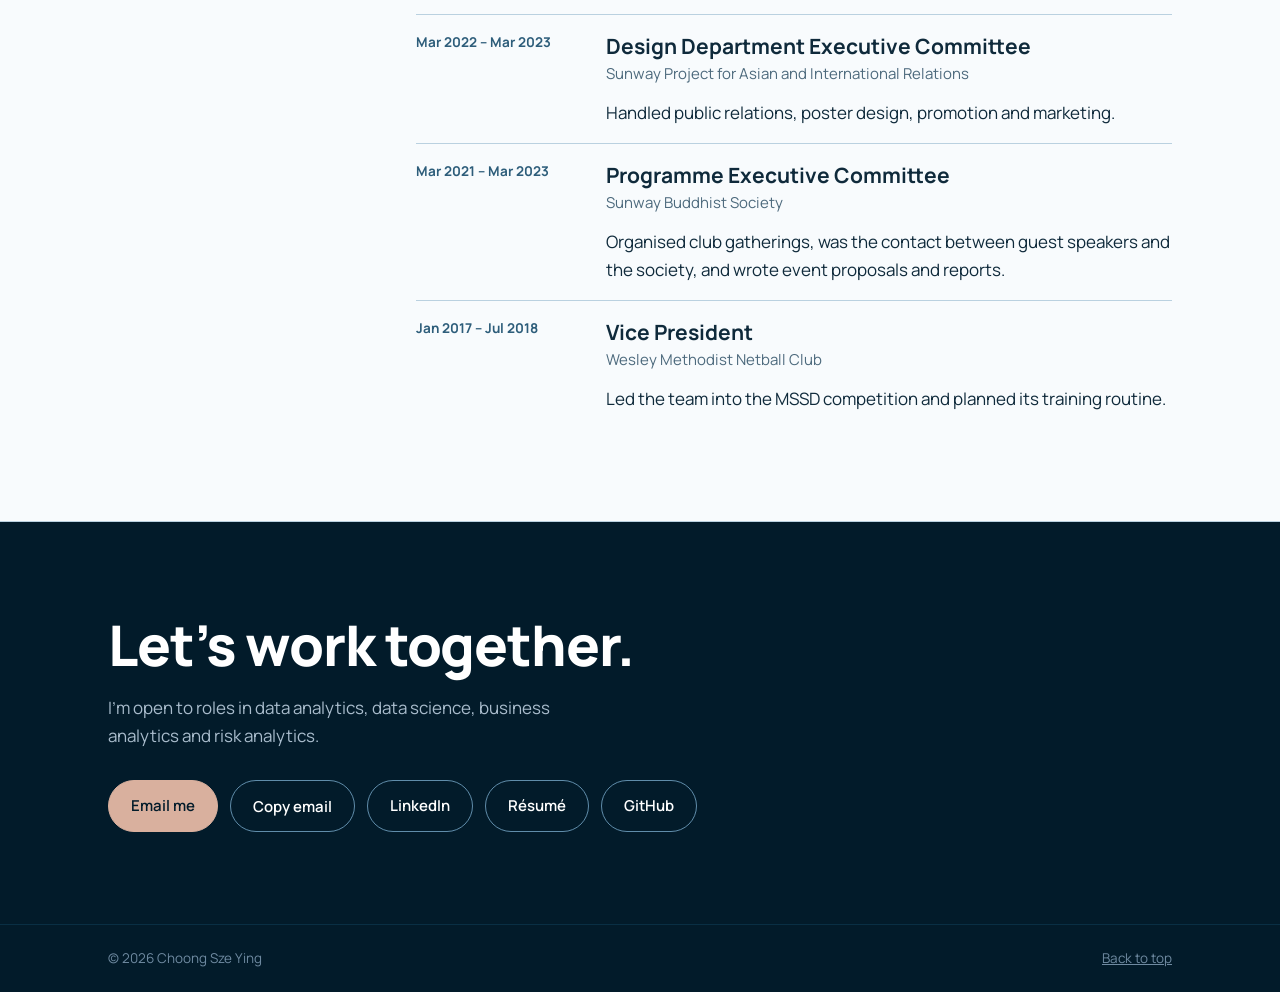
==== commit 396b4209: "Update index.html" ====
--- a/index.html
+++ b/index.html
@@ -159,12 +159,14 @@
  <div class="skills">
   <div><h3>Programming and data</h3><div class="chips"><span>Python</span><span>R</span><span>SAS</span><span>Excel VBA</span><span>SQL and database fundamentals</span></div></div>
   <div><h3>Data science and statistics</h3><div class="chips"><span>Machine learning</span><span>Statistical modelling</span><span>Regression</span><span>Time series</span><span>Predictive analytics</span><span>Data preprocessing</span><span>Uncertainty quantification</span><span>Conformal prediction</span></div></div>
-  <div><h3>Visualisation</h3><div class="chips"><span>Matplotlib</span><span>Seaborn</span><span>Excel dashboards</span><span>Observable Plot</span><span>D3</span></div></div>
+  <div><h3>Visualisation</h3><div class="chips"><span>Matplotlib</span><span>Seaborn</span><span>Excel dashboards</span><span>Tableau</span><span>Power BI</span><span>Observable Plot</span><span>D3</span></div></div>
   <div><h3>Reporting</h3><div class="chips"><span>Microsoft Excel, Word and PowerPoint</span><span>Data reporting</span><span>Technical documentation</span></div></div>
  </div>
  <div class="honours"><h3>Certificates and honours</h3>
   <ul class="pts">
    <li>SAS Programming 9.4 (LinkedIn)</li>
+   <li>Tableau Essential Training 2026 (LinkedIn)</li>
+   <li>Complete Guide to Power BI for Data Analysts, Microsoft Press (LinkedIn)</li>
    <li>CB1 and CS1 exemptions, Institute and Faculty of Actuaries</li>
    <li>Jeffrey Cheah ACE Scholarship, 2020–2023</li>
    <li>Top 15% of students in WACE, 2019</li>
@@ -174,7 +176,7 @@
 
 <section id="activities"><div class="wrap grid"><h2>Activities</h2>
 <div>
- <div class="act"><div class="when">2024 – Present</div><div><h3>Badminton, Avacado BC</h3><p class="org">Two sisters, one team, in the UK and Malaysia</p><p>Outside work I play team badminton. I built a small site that tracks our games and photos: <a class="inline" href="https://szeying-code.github.io/badminton/index.html" target="_blank" rel="noopener noreferrer">UK page</a> · <a class="inline" href="https://szeying-code.github.io/badminton/kl.html" target="_blank" rel="noopener noreferrer">Malaysia page</a>.</p></div></div>
+ <div class="act"><div class="when">2024 – Present</div><div><h3>Badminton Club</h3><p class="org">Nottingham,UK (AvacadoBC)/ KL,Malaysia (SYBC)</p><p>Outside work I play team badminton. I built a small site that tracks our games and photos: <a class="inline" href="https://szeying-code.github.io/badminton/index.html" target="_blank" rel="noopener noreferrer">UK page</a> · <a class="inline" href="https://szeying-code.github.io/badminton/kl.html" target="_blank" rel="noopener noreferrer">Malaysia page</a>.</p></div></div>
  <div class="act"><div class="when">Mar 2022 – Mar 2023</div><div><h3>Design Department Executive Committee</h3><p class="org">Sunway Project for Asian and International Relations</p><p>Handled public relations, poster design, promotion and marketing.</p></div></div>
  <div class="act"><div class="when">Mar 2021 – Mar 2023</div><div><h3>Programme Executive Committee</h3><p class="org">Sunway Buddhist Society</p><p>Organised club gatherings, was the contact between guest speakers and the society, and wrote event proposals and reports.</p></div></div>
  <div class="act"><div class="when">Jan 2017 – Jul 2018</div><div><h3>Vice President</h3><p class="org">Wesley Methodist Netball Club</p><p>Led the team into the MSSD competition and planned its training routine.</p></div></div>
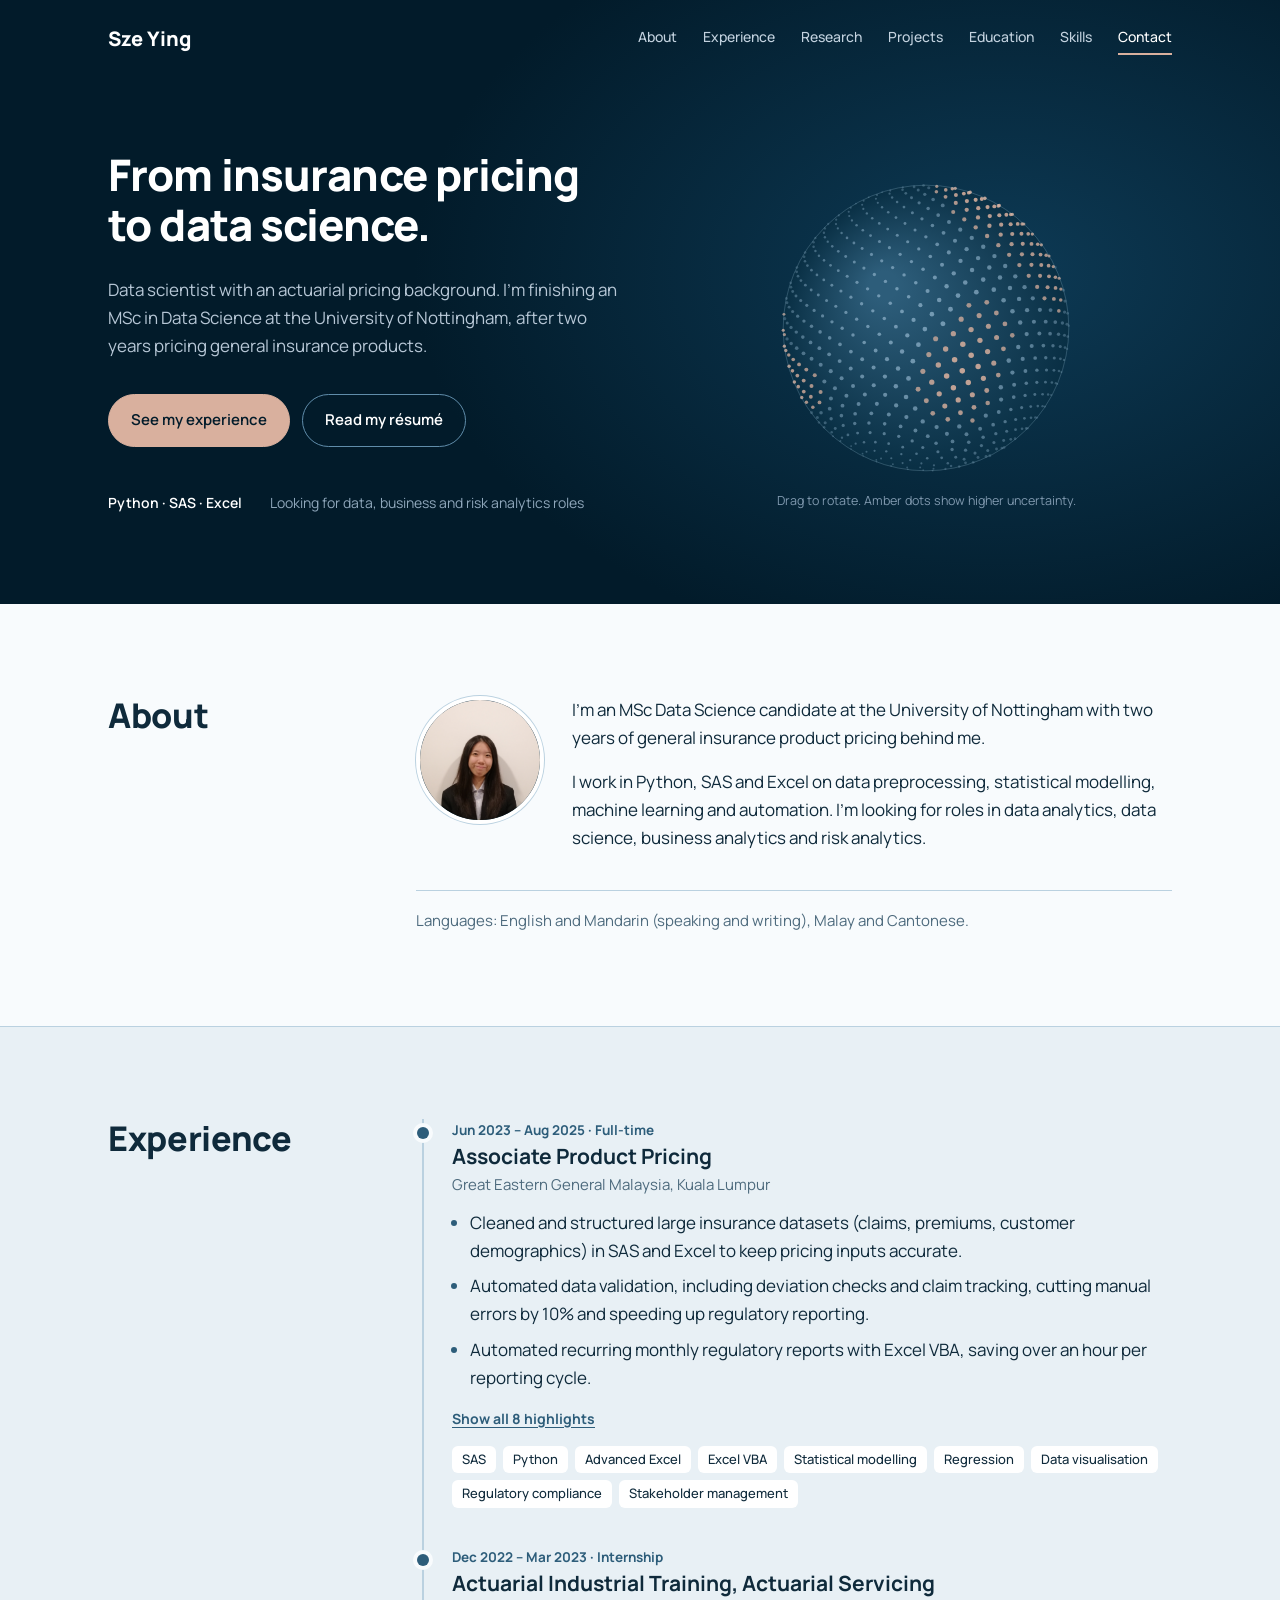
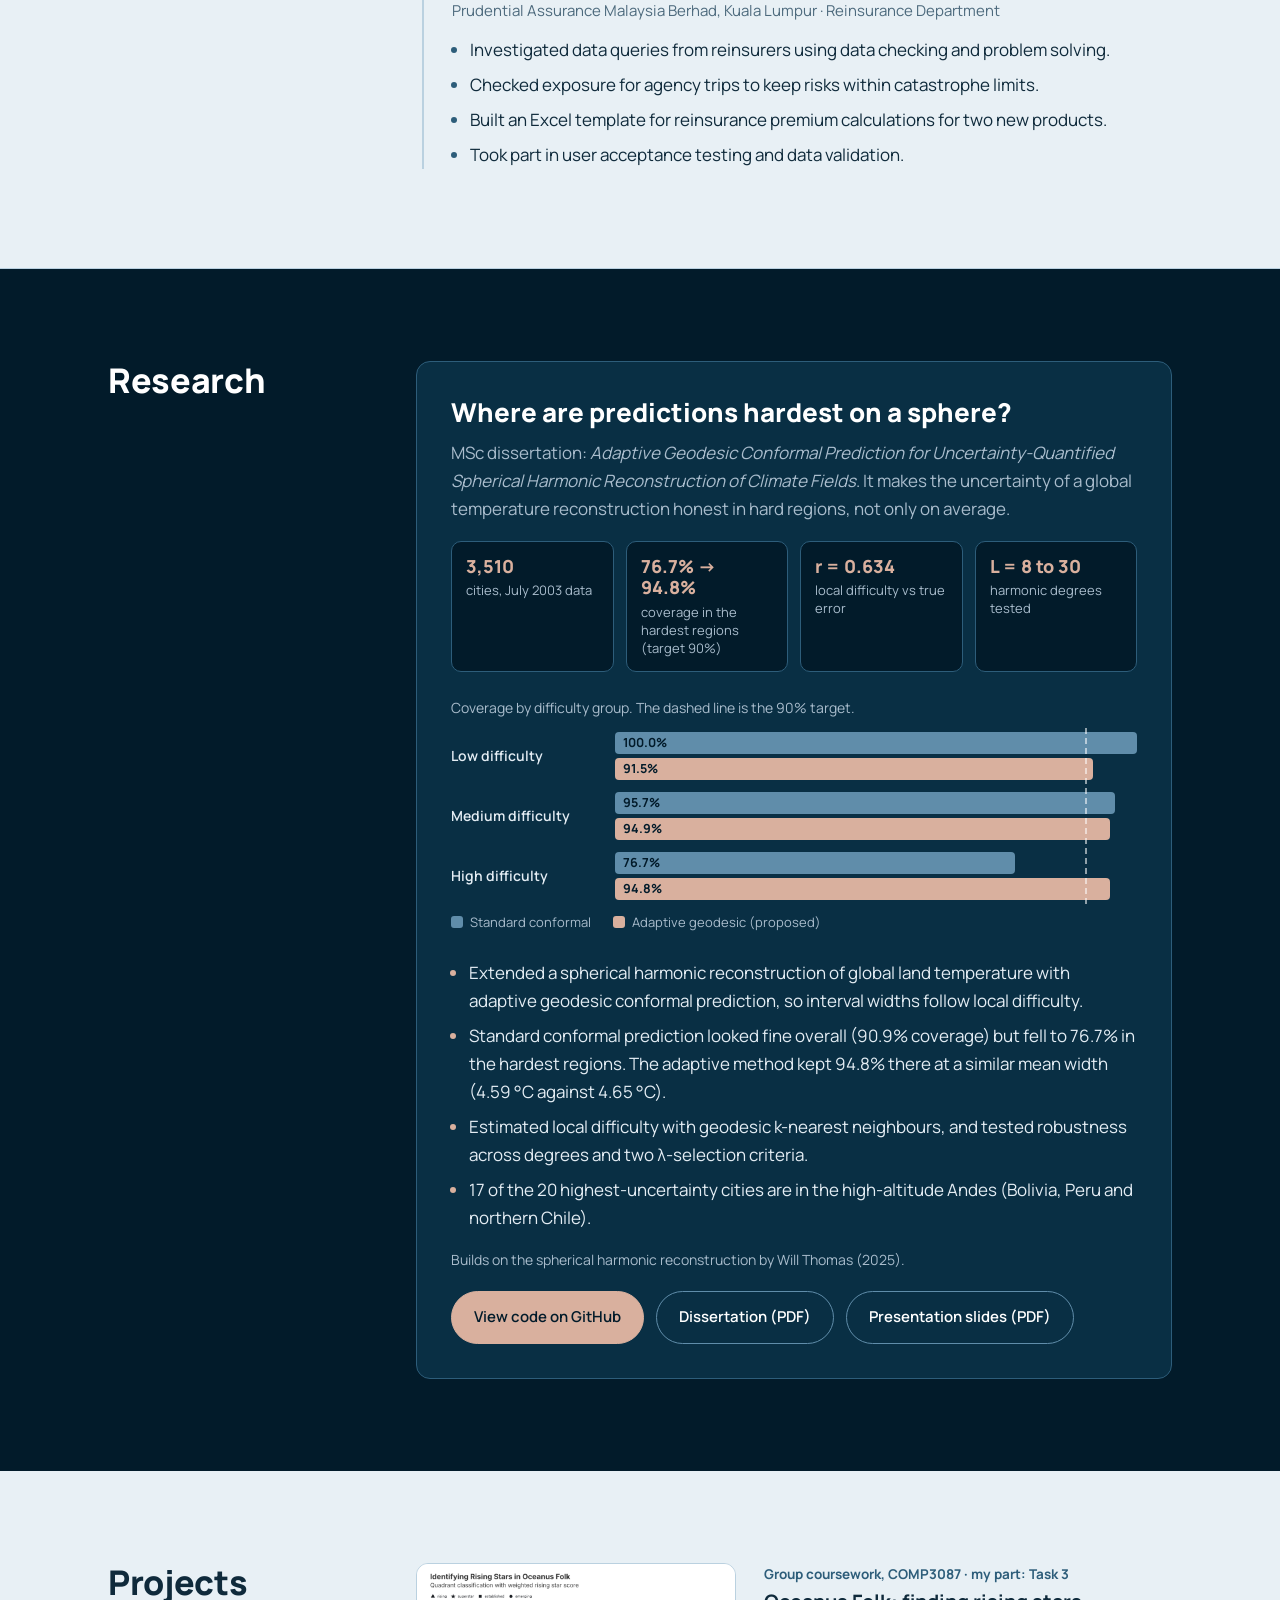
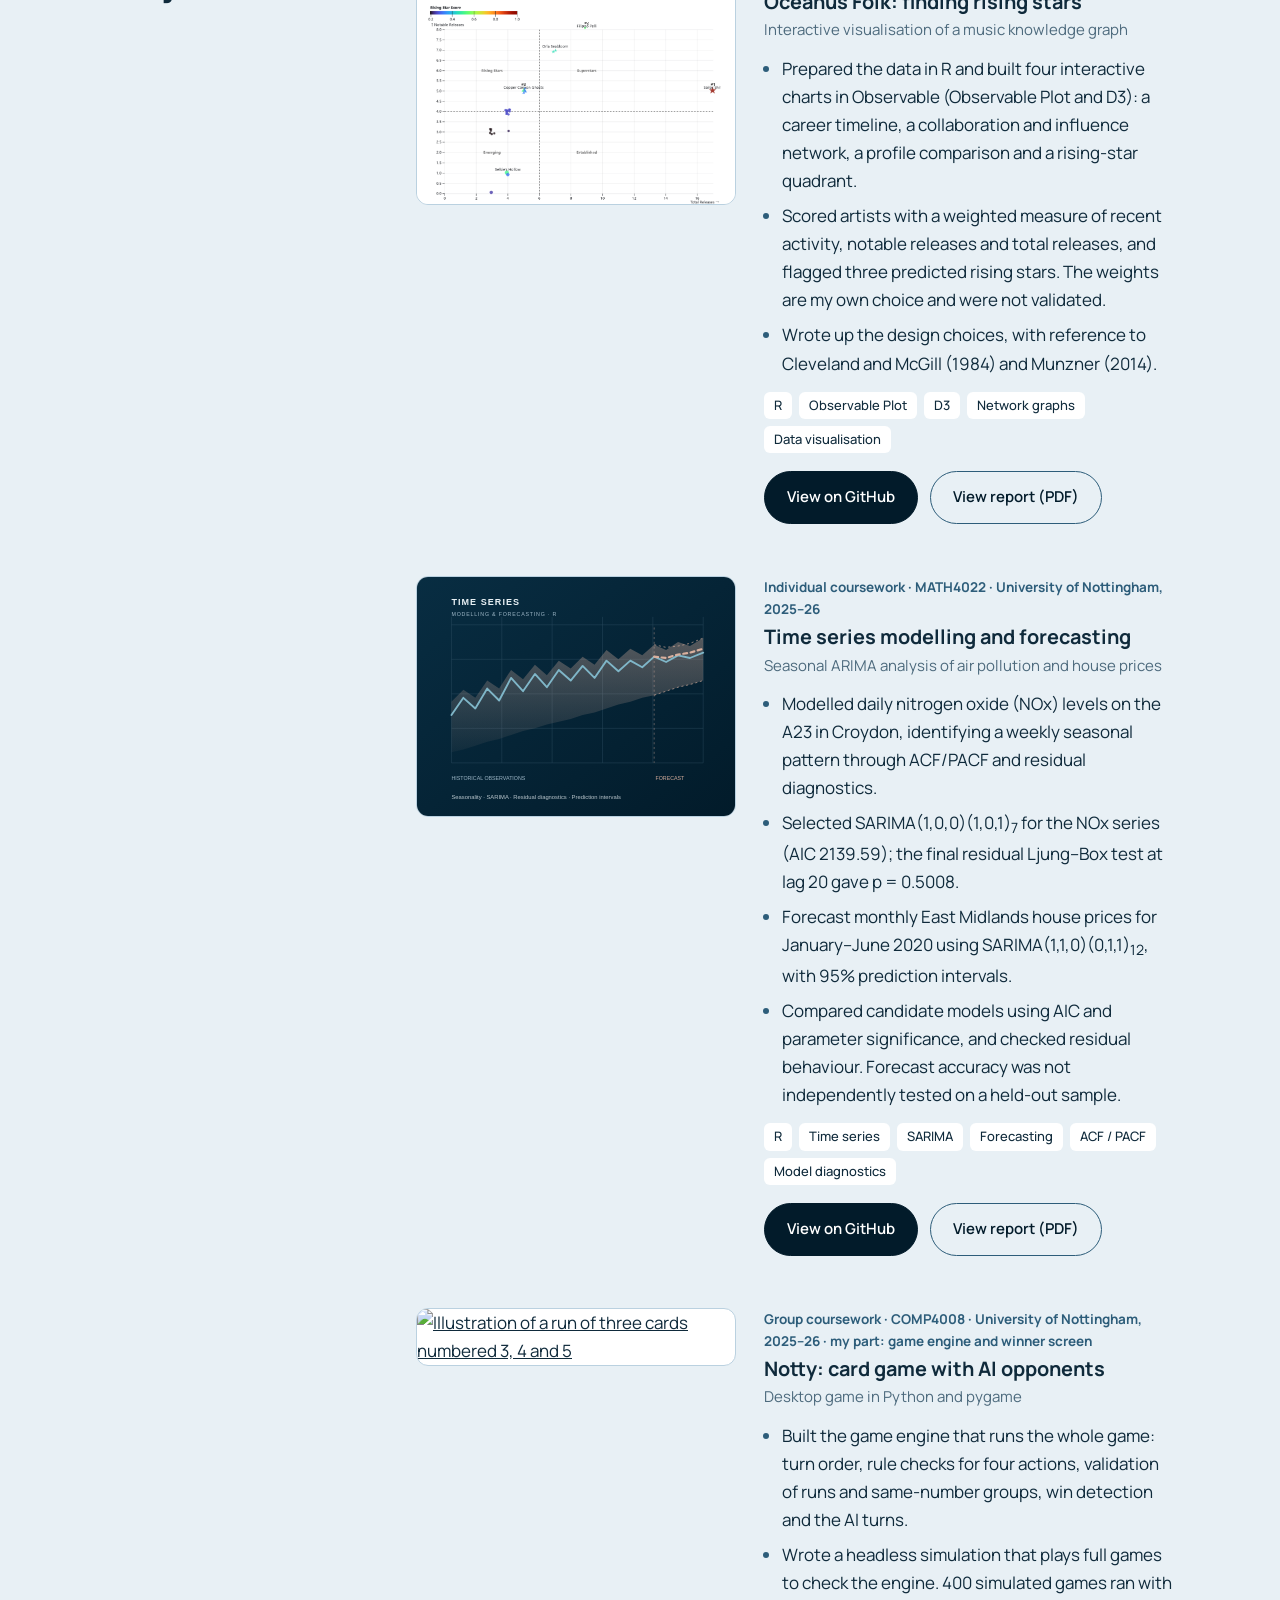
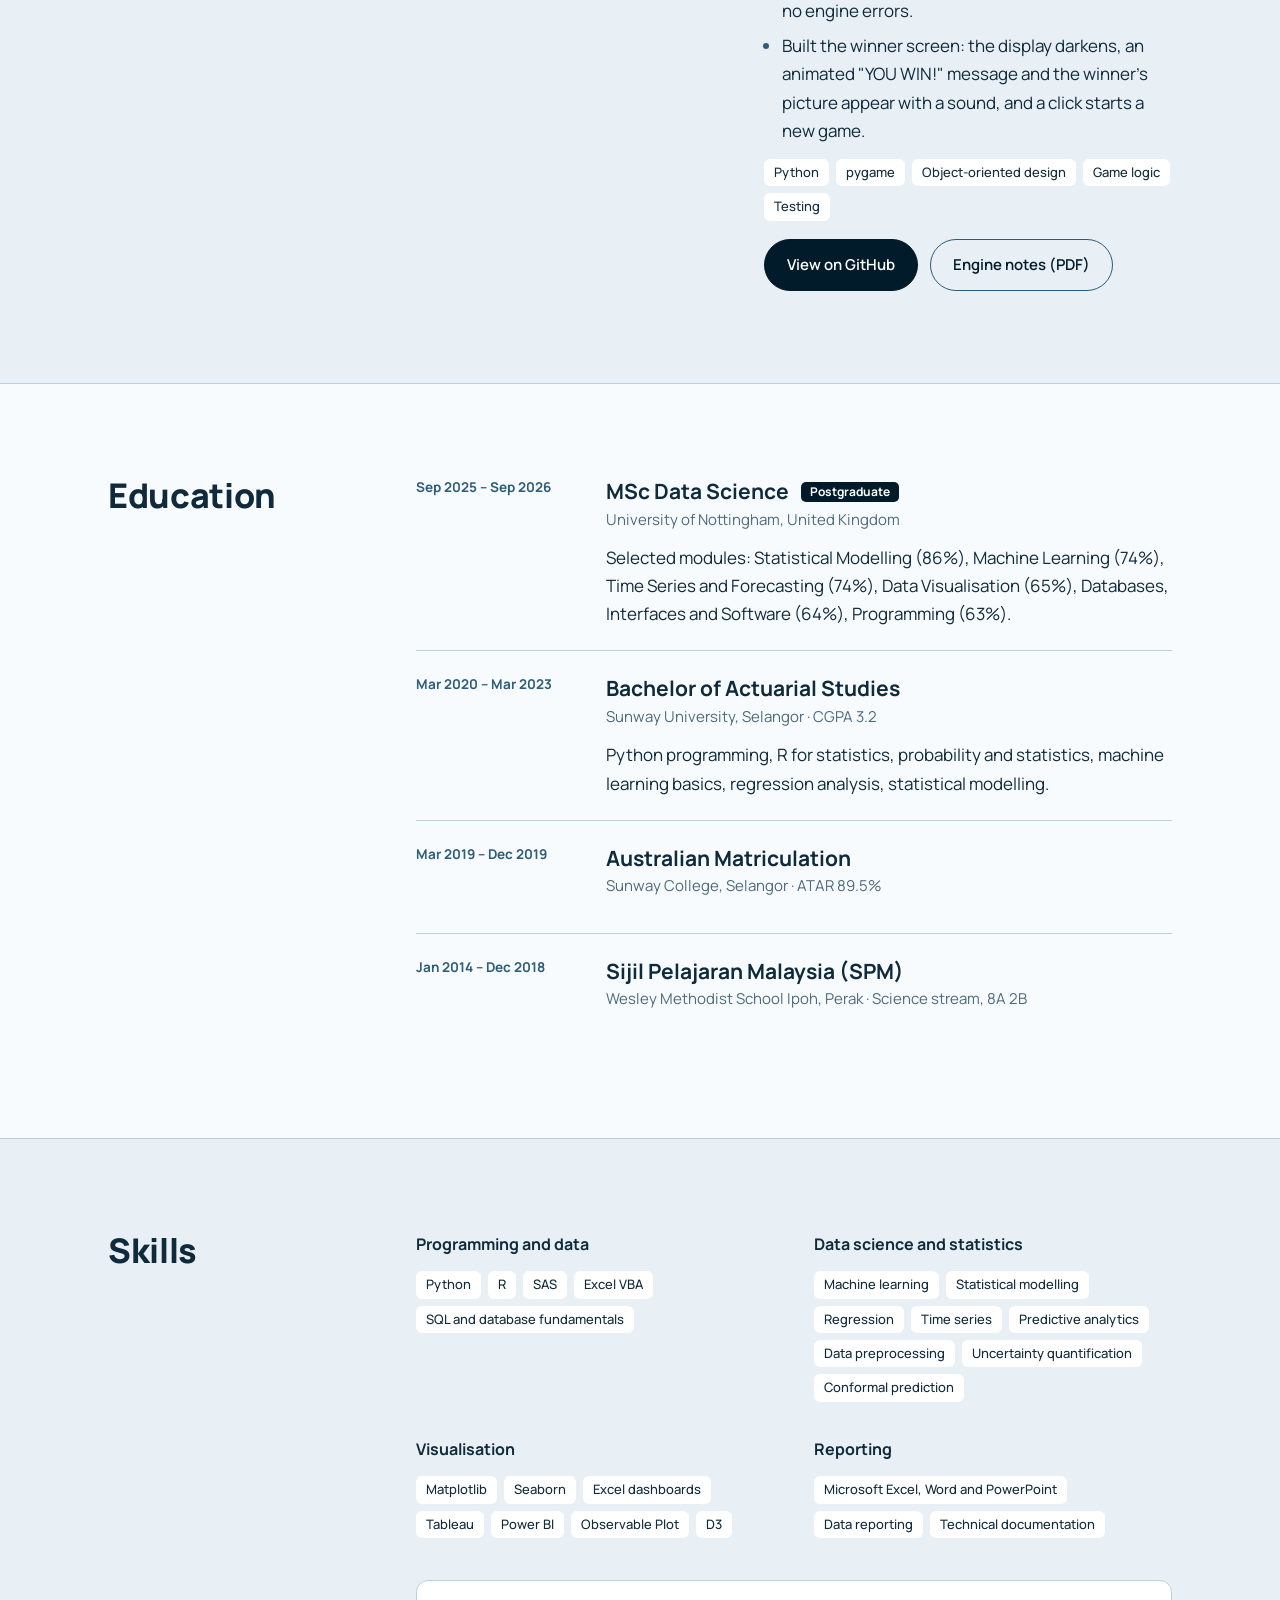
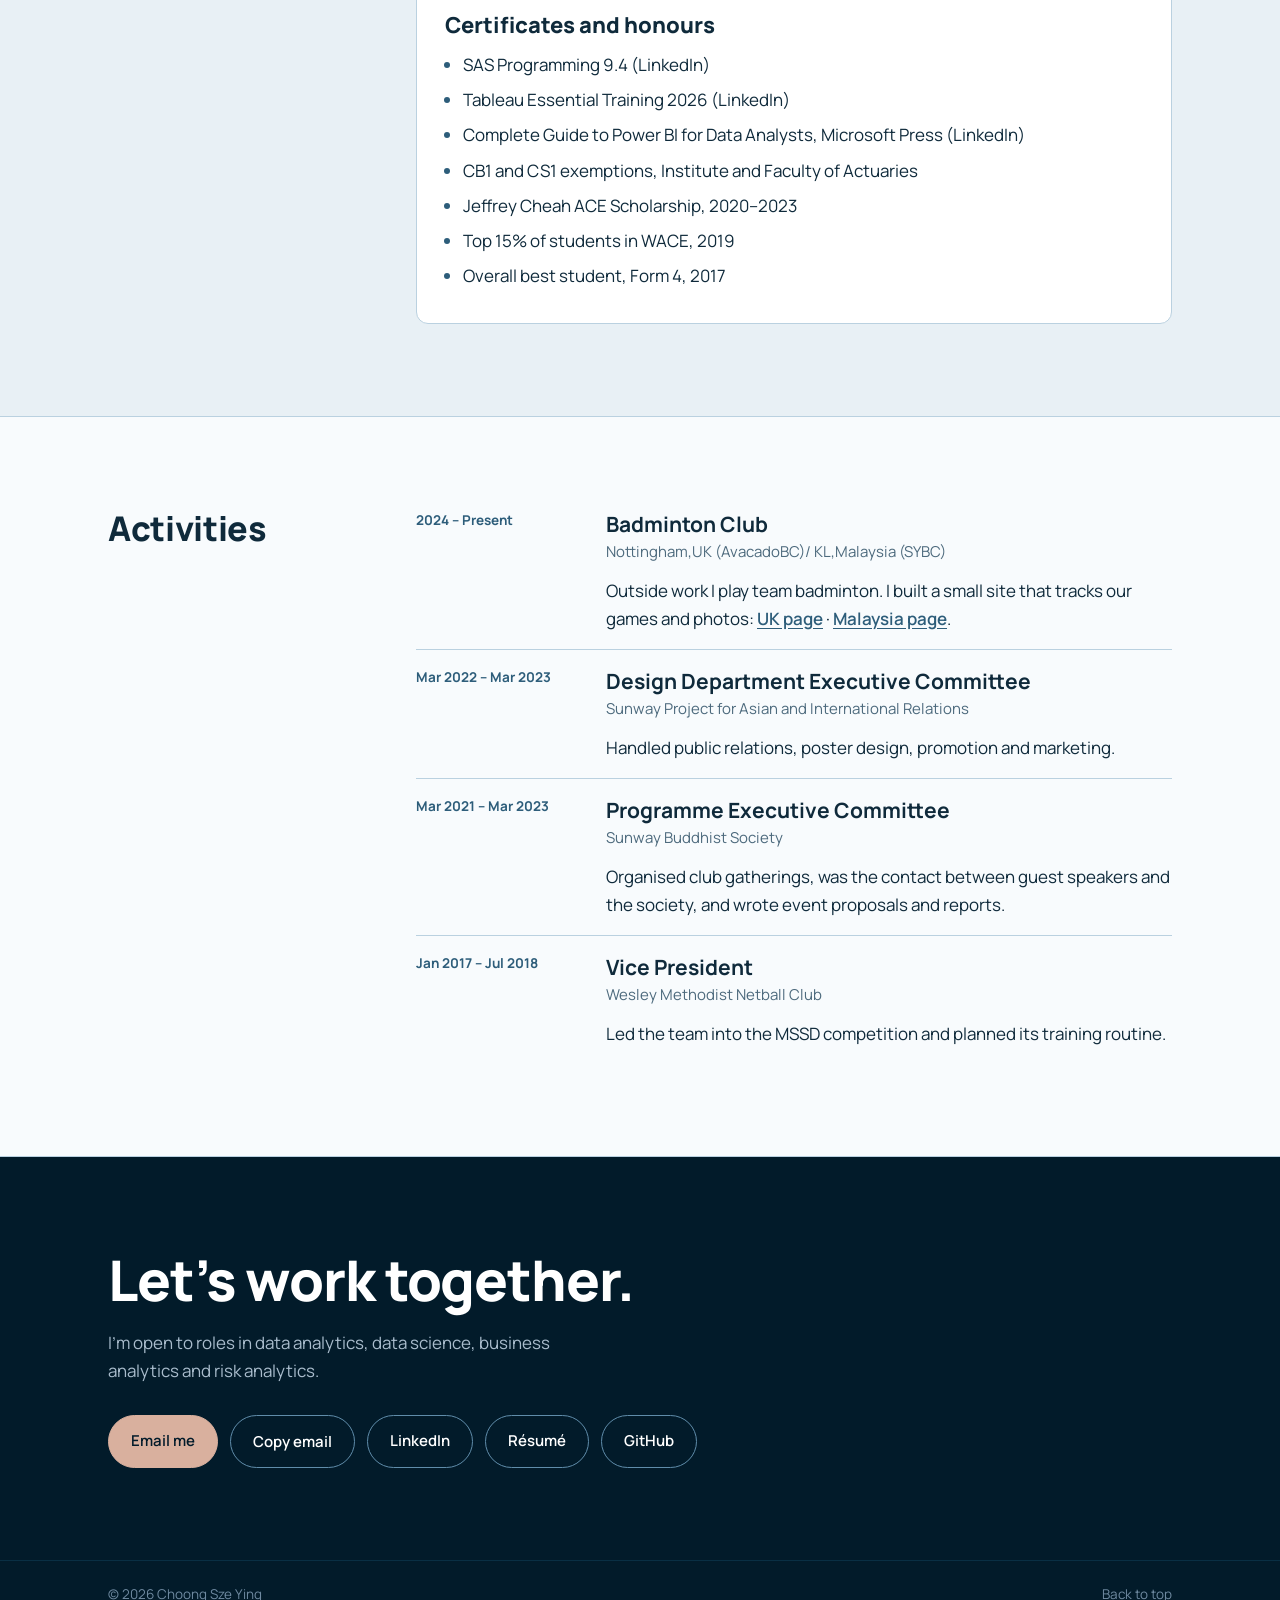
==== commit aae1762d: "Update index.html" ====
--- a/index.html
+++ b/index.html
@@ -136,6 +136,21 @@
   <div class="btns links"><a class="btn p" href="https://github.com/szeying-code/Time-series-forecasting-coursework" target="_blank" rel="noopener noreferrer">View on GitHub</a><a class="btn" href="https://github.com/szeying-code/Time-series-forecasting-coursework/blob/main/report/time-series-report.pdf" target="_blank" rel="noopener noreferrer">View report (PDF)</a></div>
  </div>
 </article>
+<article class="proj">
+ <a class="proj-img" href="https://github.com/szeying-code/programming-card-game-creation" target="_blank" rel="noopener noreferrer"><img src="assets/notty-card-game.svg" alt="Illustration of a run of three cards numbered 3, 4 and 5" loading="lazy"></a>
+ <div>
+  <div class="when">Group coursework · COMP4008 · University of Nottingham, 2025–26 · my part: game engine and winner screen</div>
+  <h3>Notty: card game with AI opponents</h3>
+  <p class="org">Desktop game in Python and pygame</p>
+  <ul class="pts">
+   <li>Built the game engine that runs the whole game: turn order, rule checks for four actions, validation of runs and same-number groups, win detection and the AI turns.</li>
+   <li>Wrote a headless simulation that plays full games to check the engine. 400 simulated games ran with no engine errors.</li>
+   <li>Built the winner screen: the display darkens, an animated "YOU WIN!" message and the winner's picture appear with a sound, and a click starts a new game.</li>
+  </ul>
+  <div class="chips"><span>Python</span><span>pygame</span><span>Object-oriented design</span><span>Game logic</span><span>Testing</span></div>
+  <div class="btns links"><a class="btn p" href="https://github.com/szeying-code/programming-card-game-creation" target="_blank" rel="noopener noreferrer">View on GitHub</a><a class="btn" href="https://github.com/szeying-code/programming-card-game-creation/blob/main/docs/engine-notes.pdf" target="_blank" rel="noopener noreferrer">Engine notes (PDF)</a></div>
+ </div>
+</article> 
 </div></div></section>
 
 <section id="education"><div class="wrap grid"><h2>Education</h2>
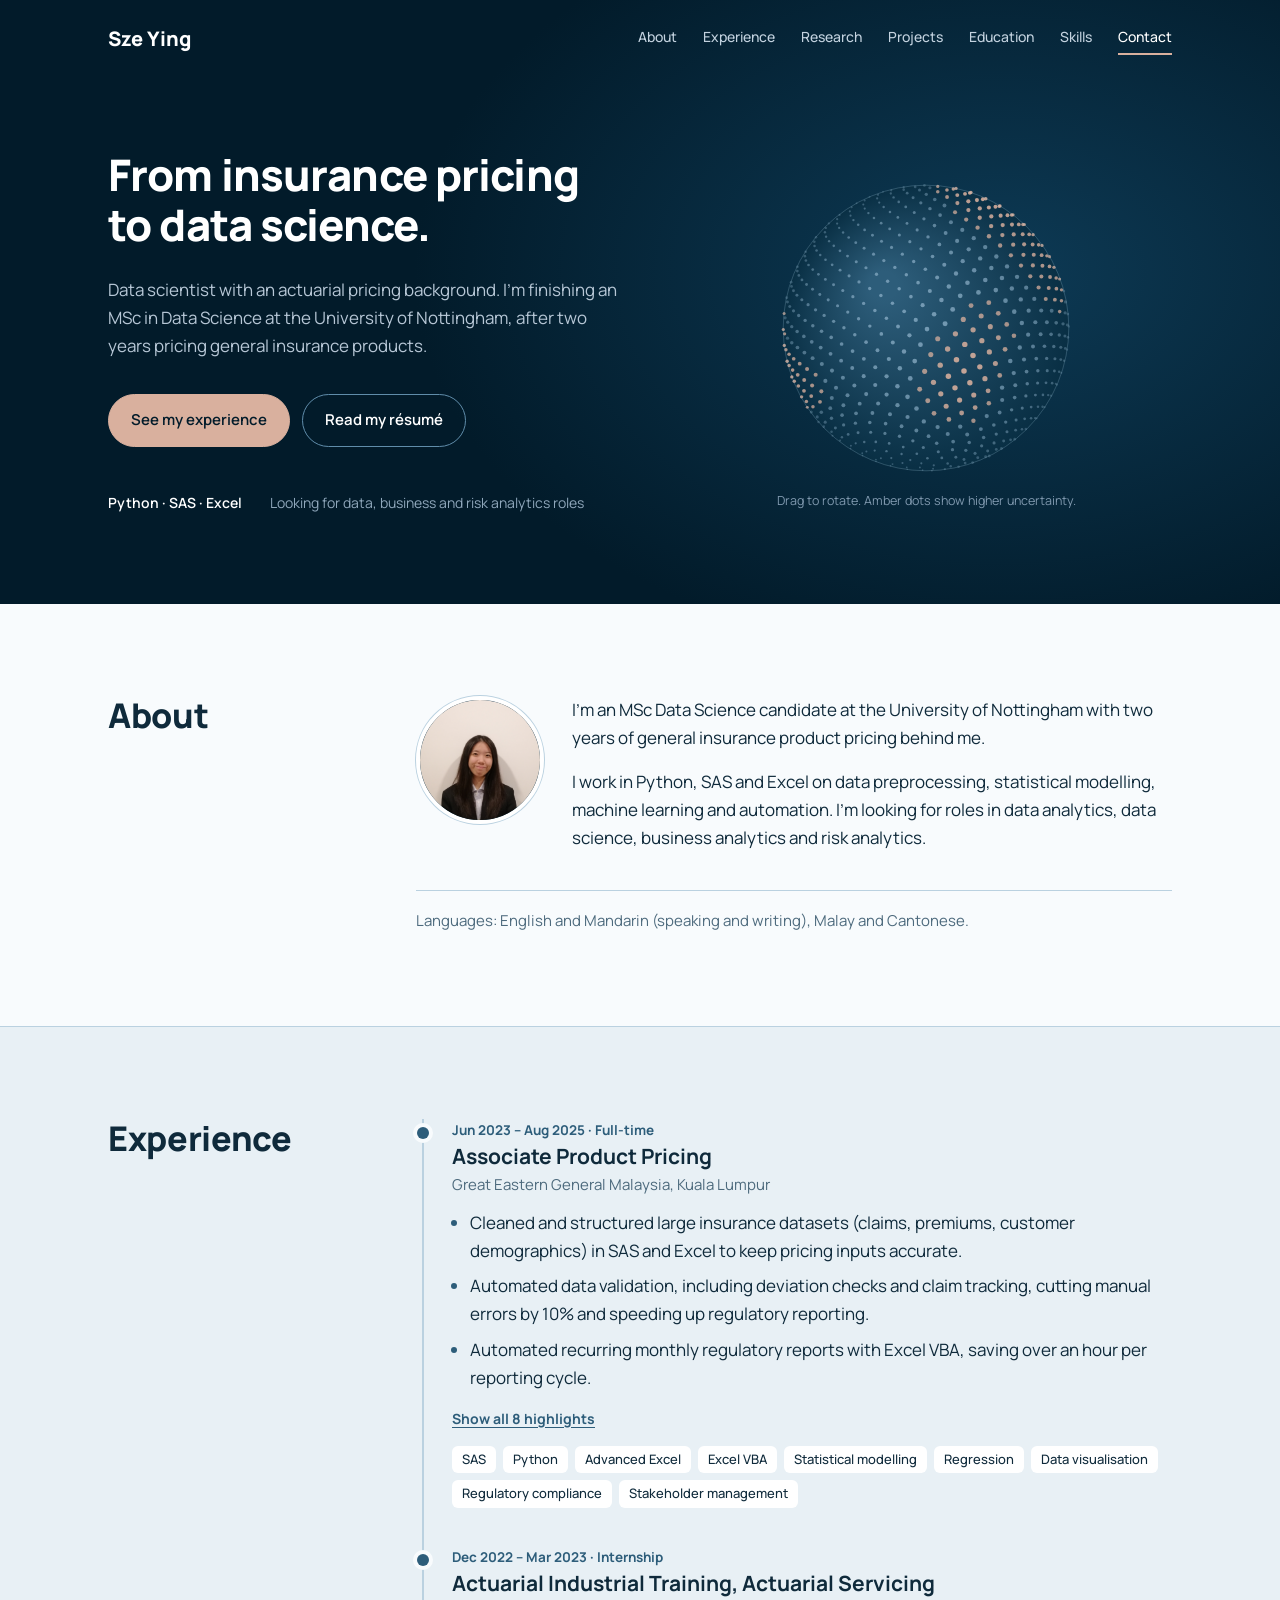
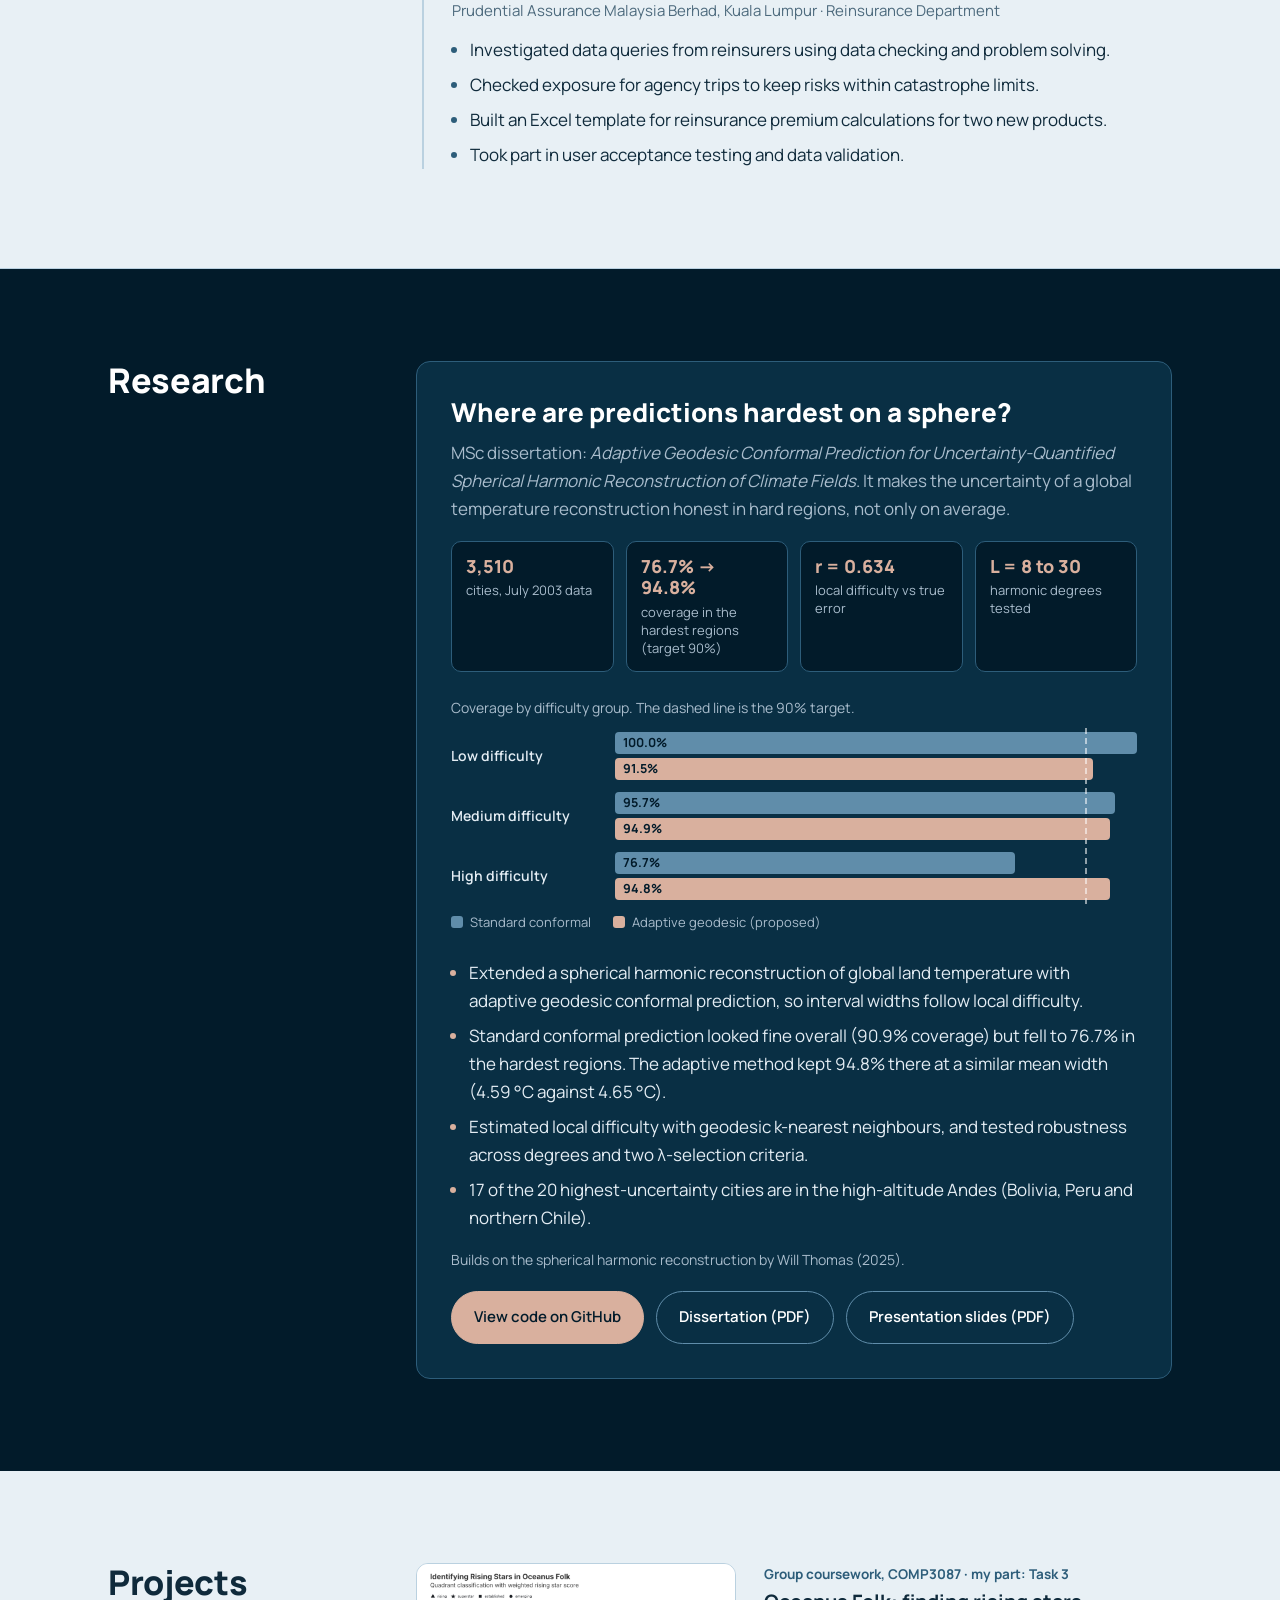
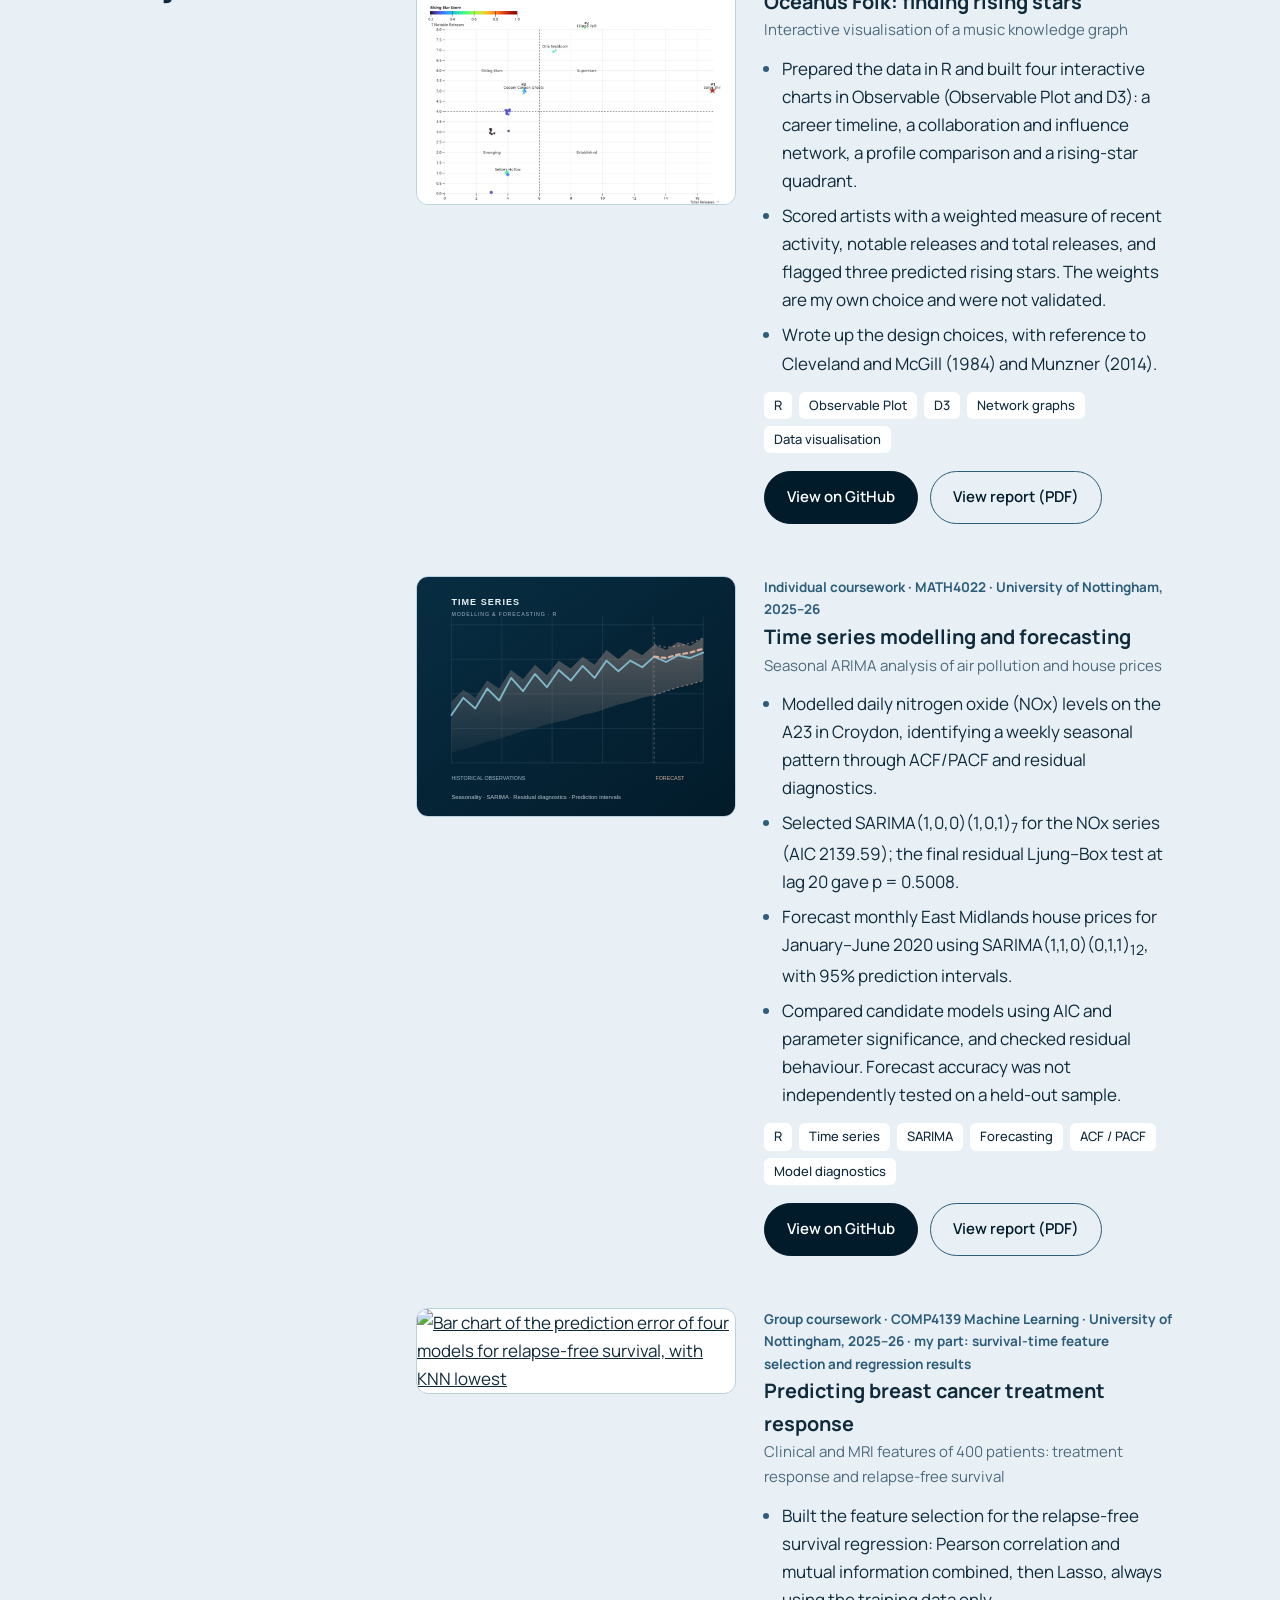
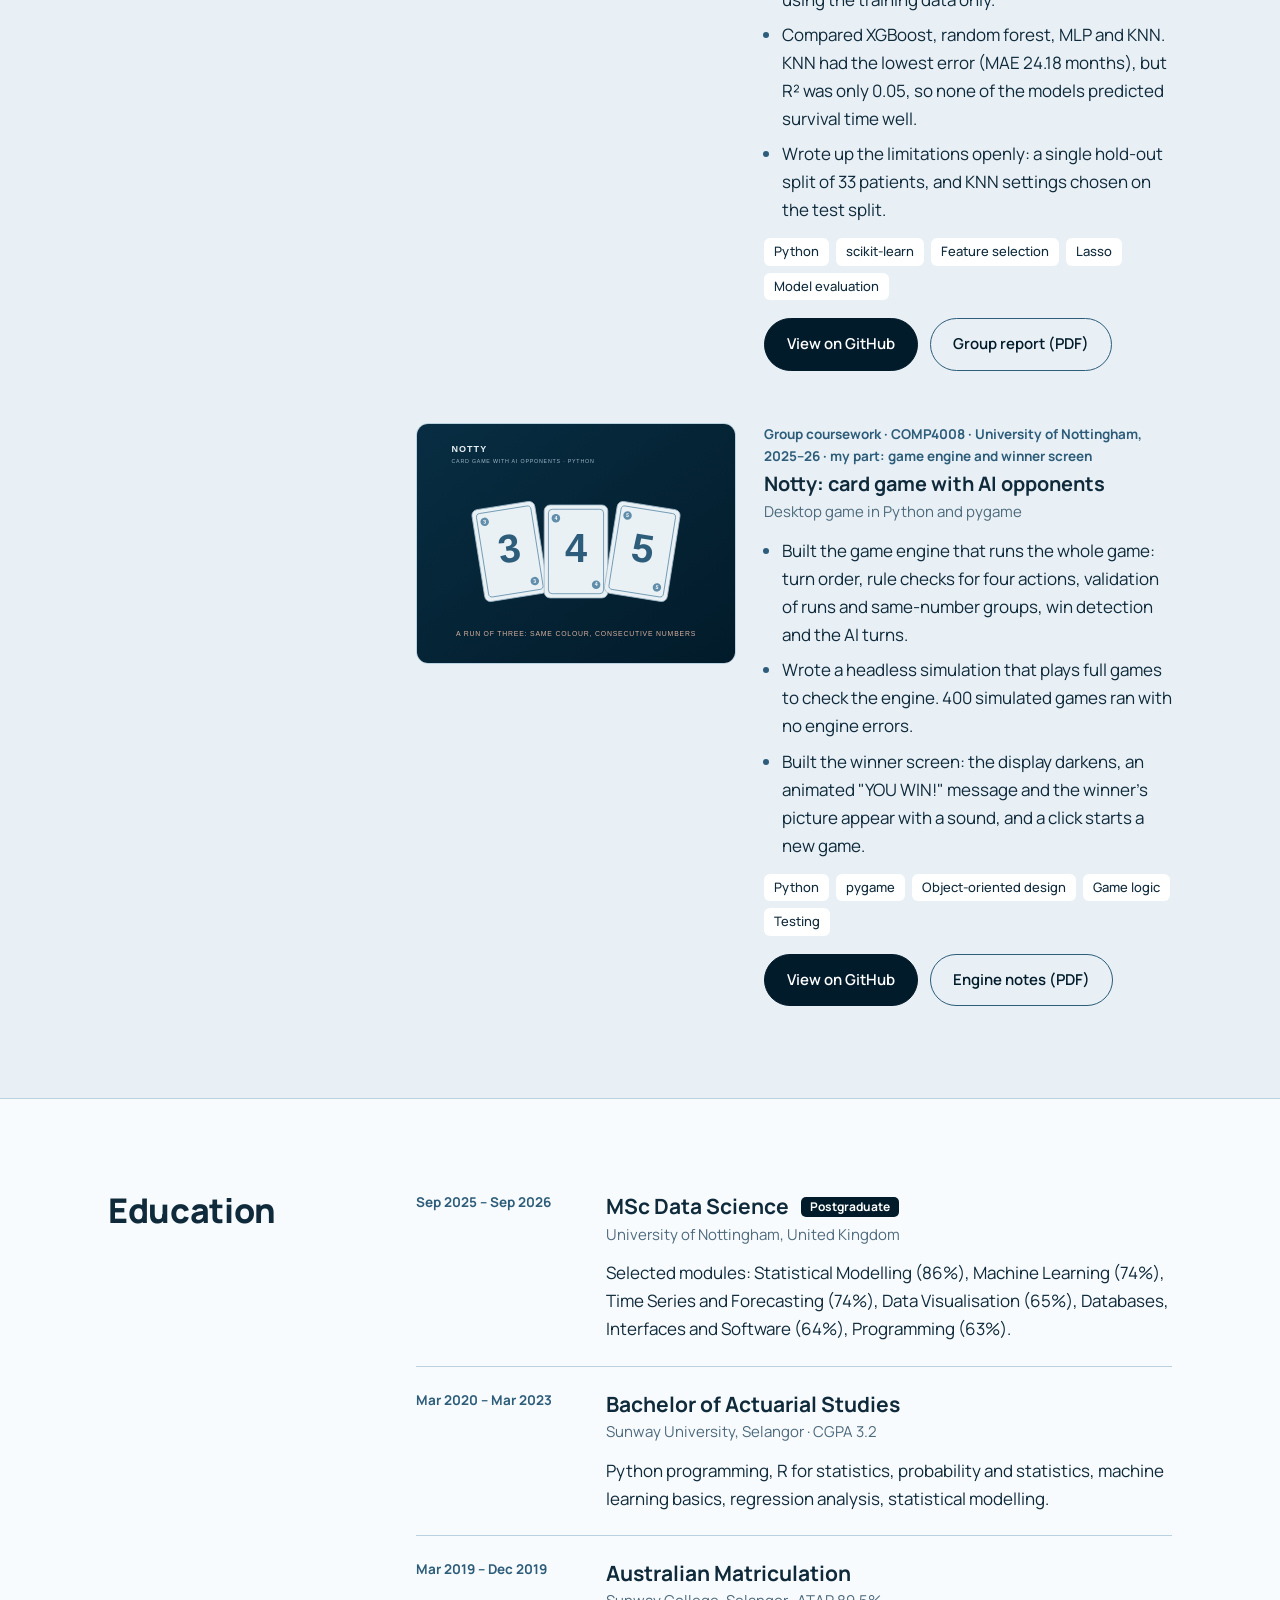
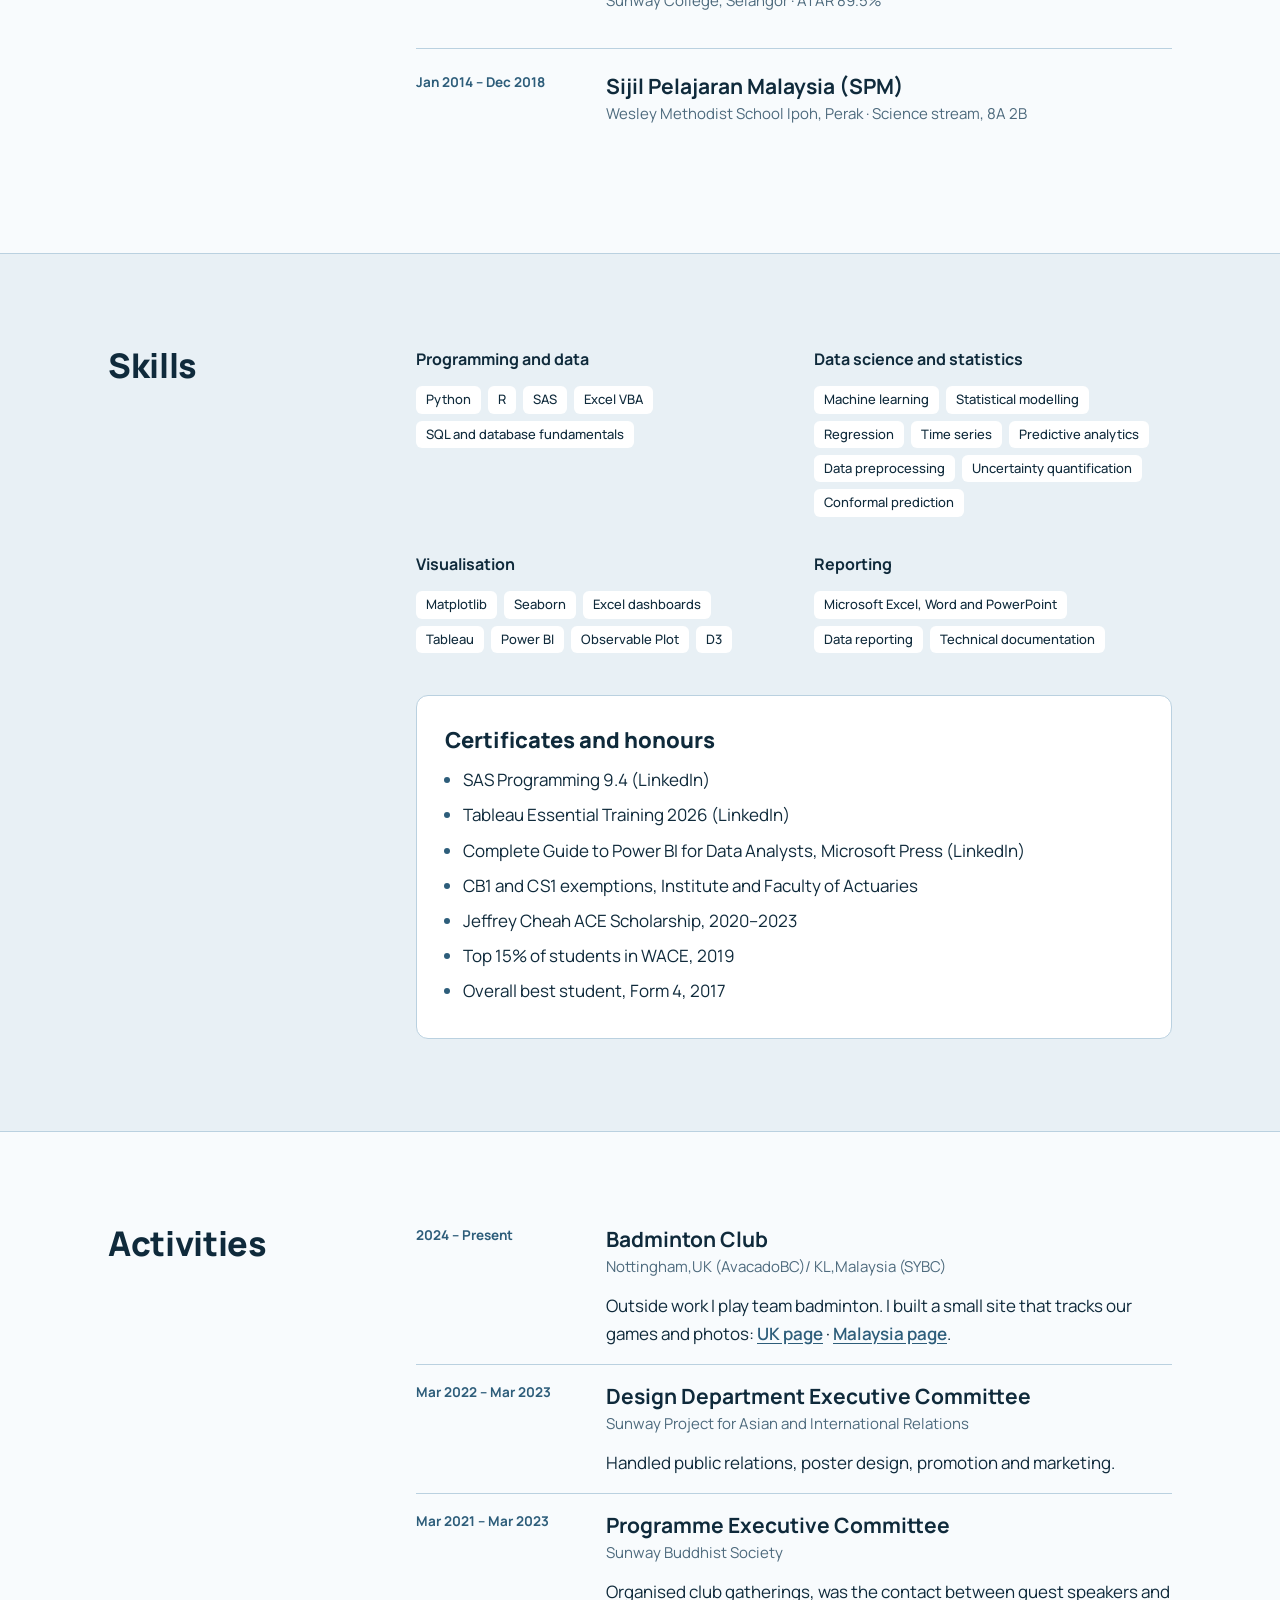
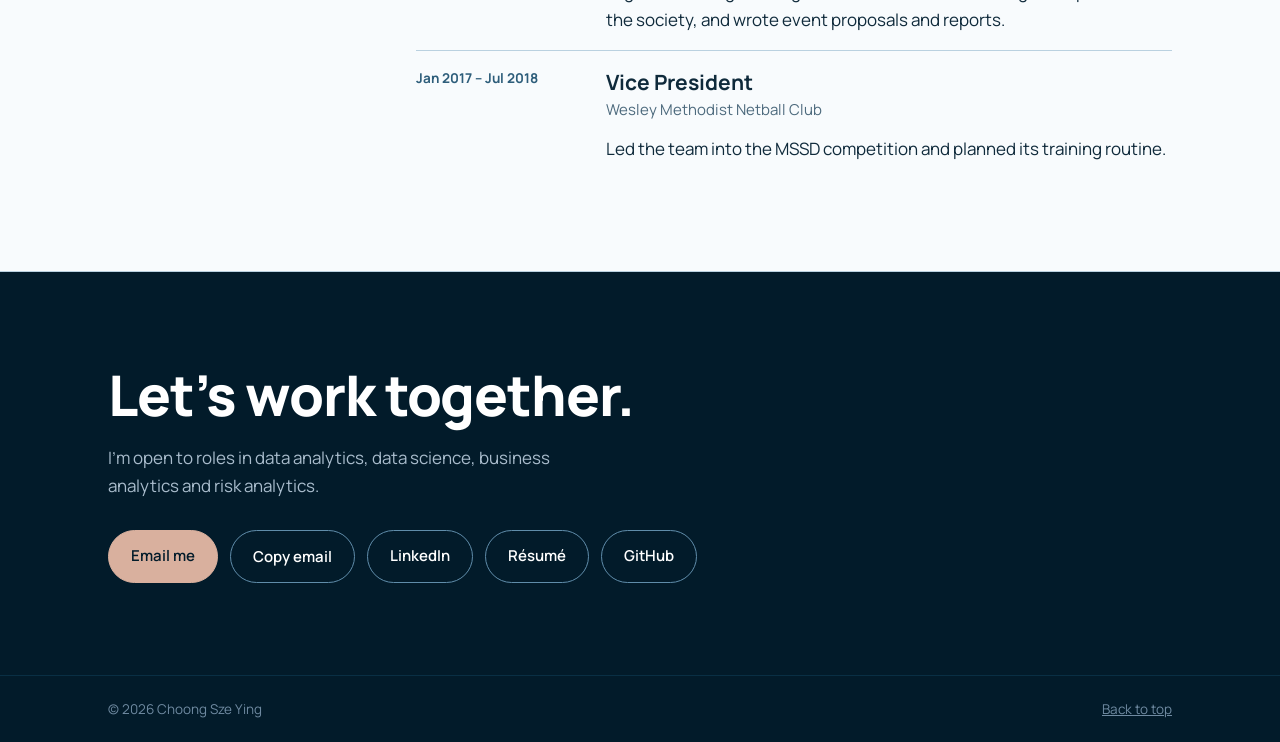
==== commit f36323ba: "Add project descriptions and links to index.html Added project details for predicting breast cancer " ====
--- a/index.html
+++ b/index.html
@@ -137,6 +137,21 @@
  </div>
 </article>
 <article class="proj">
+ <a class="proj-img" href="https://github.com/szeying-code/Machine-Learning-Coursework" target="_blank" rel="noopener noreferrer"><img src="assets/breast-cancer-ml.svg" alt="Bar chart of the prediction error of four models for relapse-free survival, with KNN lowest" loading="lazy"></a>
+ <div>
+  <div class="when">Group coursework · COMP4139 Machine Learning · University of Nottingham, 2025–26 · my part: survival-time feature selection and regression results</div>
+  <h3>Predicting breast cancer treatment response</h3>
+  <p class="org">Clinical and MRI features of 400 patients: treatment response and relapse-free survival</p>
+  <ul class="pts">
+   <li>Built the feature selection for the relapse-free survival regression: Pearson correlation and mutual information combined, then Lasso, always using the training data only.</li>
+   <li>Compared XGBoost, random forest, MLP and KNN. KNN had the lowest error (MAE 24.18 months), but R² was only 0.05, so none of the models predicted survival time well.</li>
+   <li>Wrote up the limitations openly: a single hold-out split of 33 patients, and KNN settings chosen on the test split.</li>
+  </ul>
+  <div class="chips"><span>Python</span><span>scikit-learn</span><span>Feature selection</span><span>Lasso</span><span>Model evaluation</span></div>
+  <div class="btns links"><a class="btn p" href="https://github.com/szeying-code/Machine-Learning-Coursework" target="_blank" rel="noopener noreferrer">View on GitHub</a><a class="btn" href="https://github.com/szeying-code/Machine-Learning-Coursework/blob/main/report/group-report.pdf" target="_blank" rel="noopener noreferrer">Group report (PDF)</a></div>
+ </div>
+</article>
+<article class="proj">
  <a class="proj-img" href="https://github.com/szeying-code/programming-card-game-creation" target="_blank" rel="noopener noreferrer"><img src="assets/notty-card-game.svg" alt="Illustration of a run of three cards numbered 3, 4 and 5" loading="lazy"></a>
  <div>
   <div class="when">Group coursework · COMP4008 · University of Nottingham, 2025–26 · my part: game engine and winner screen</div>
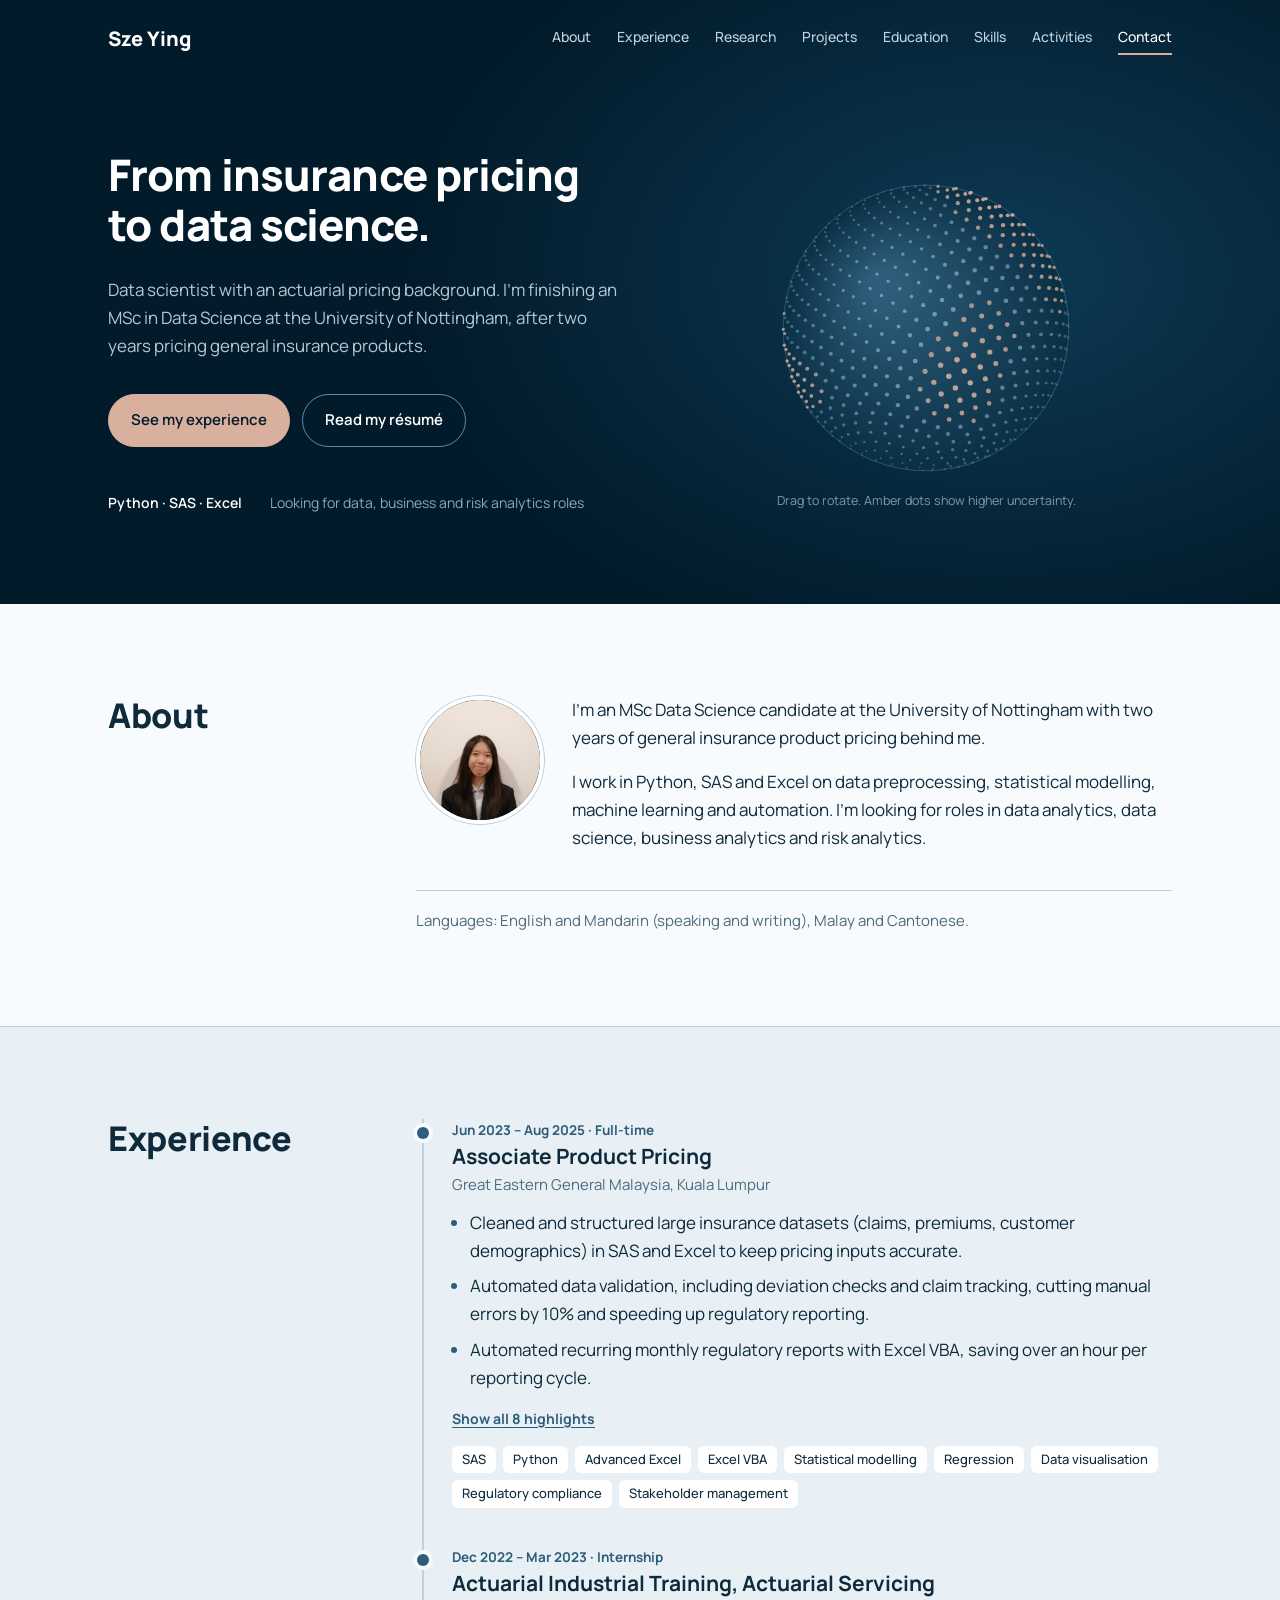
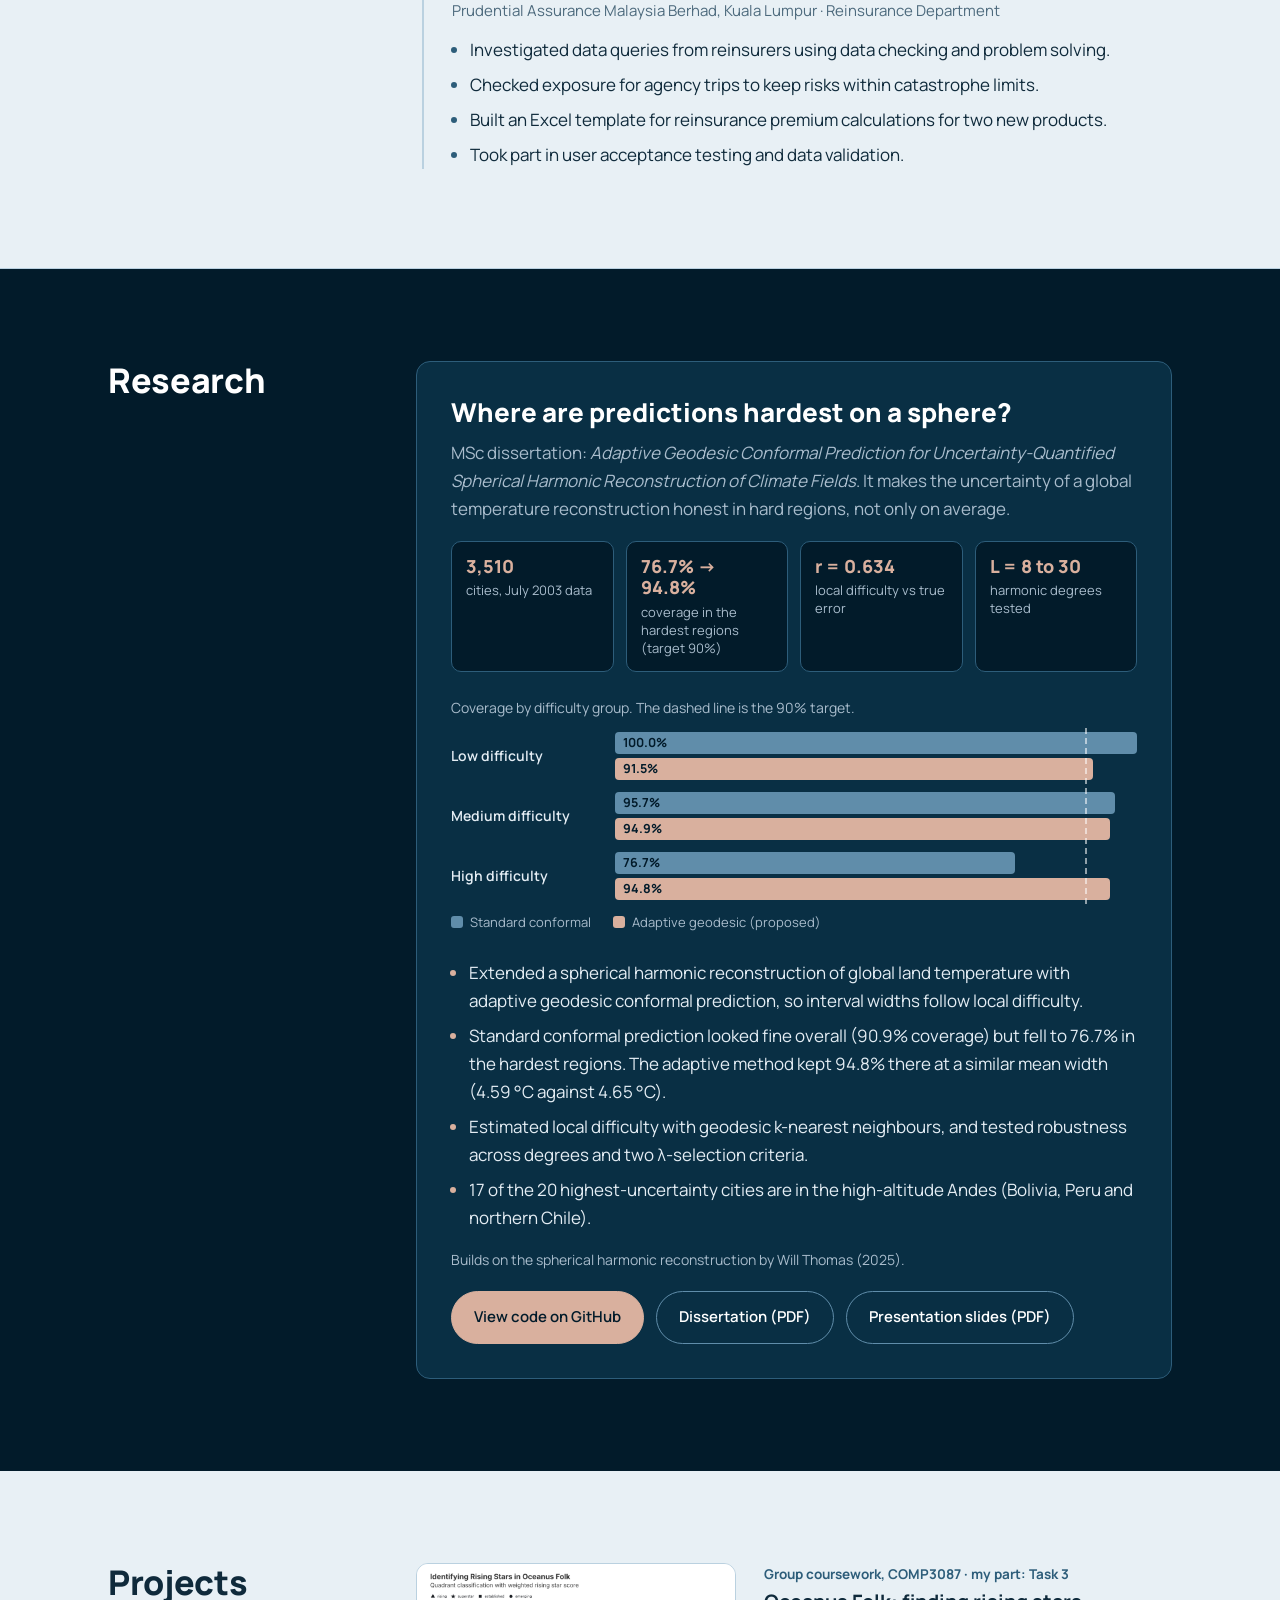
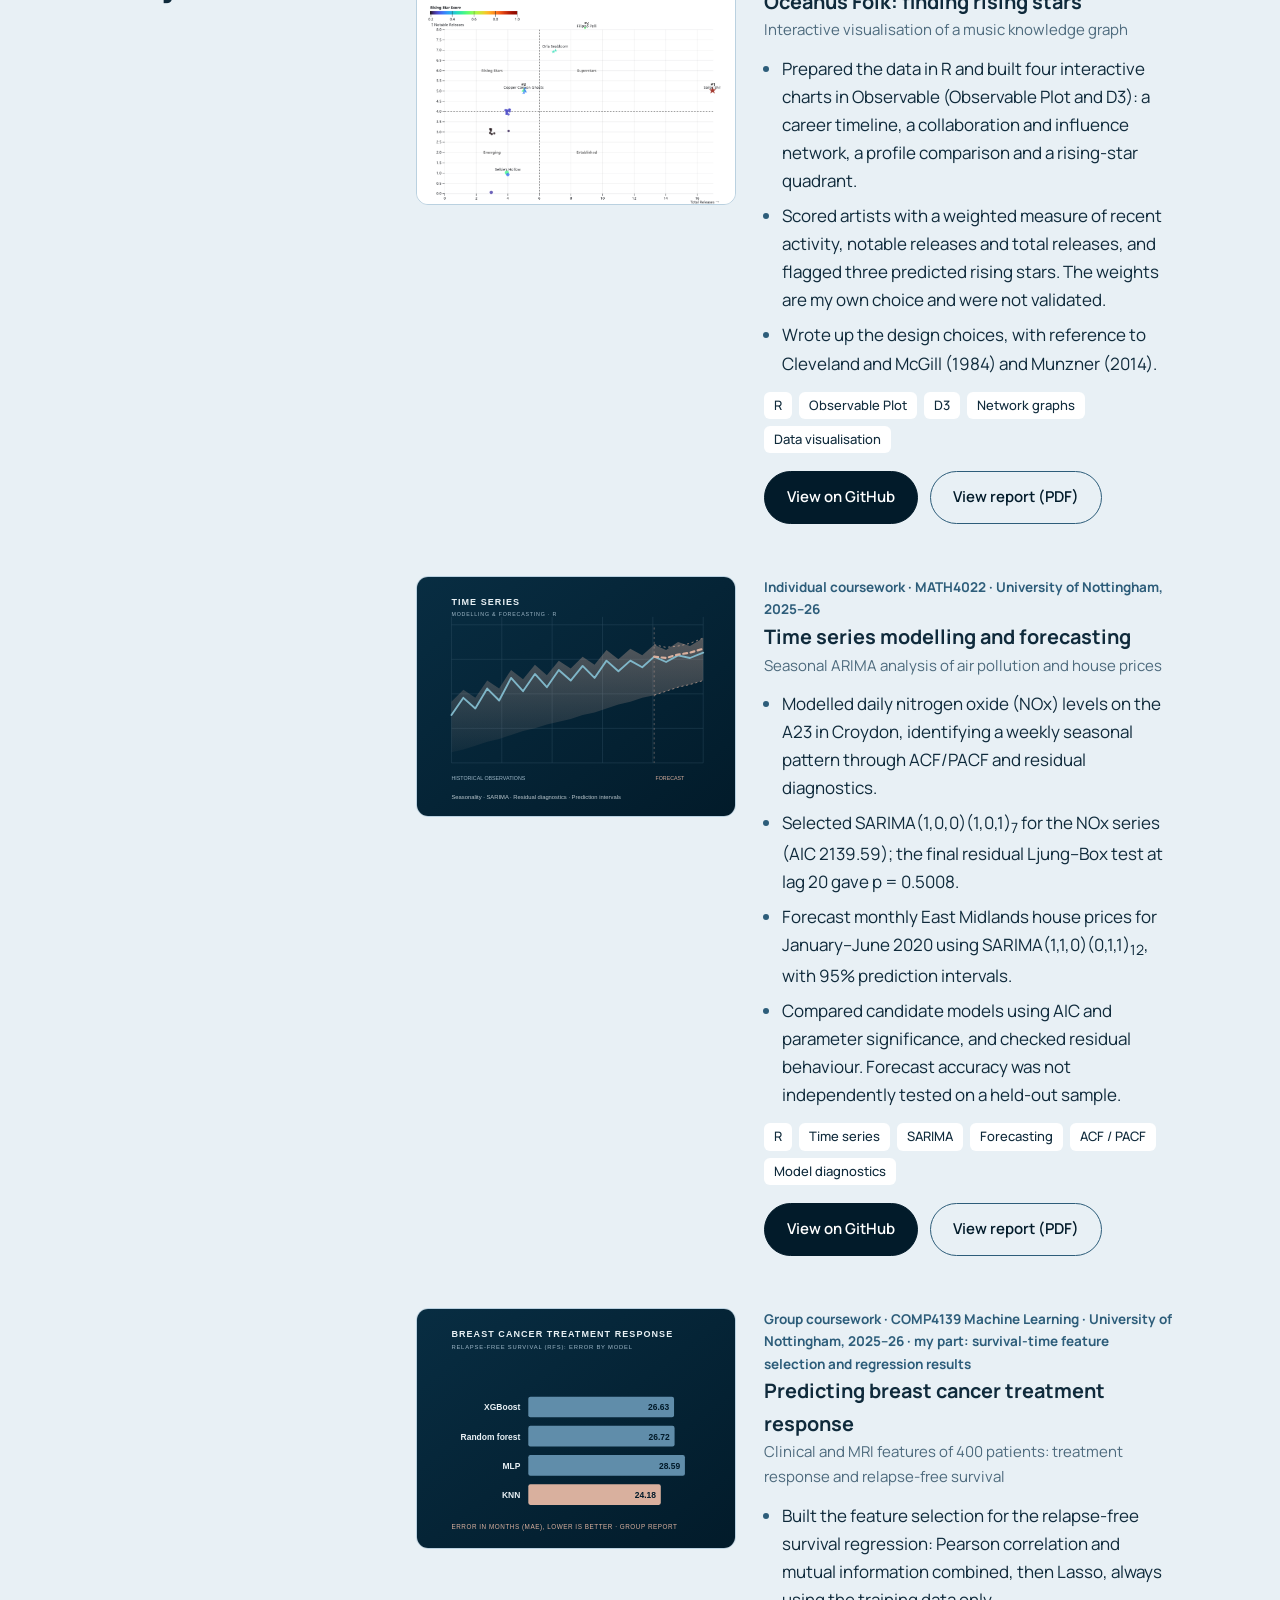
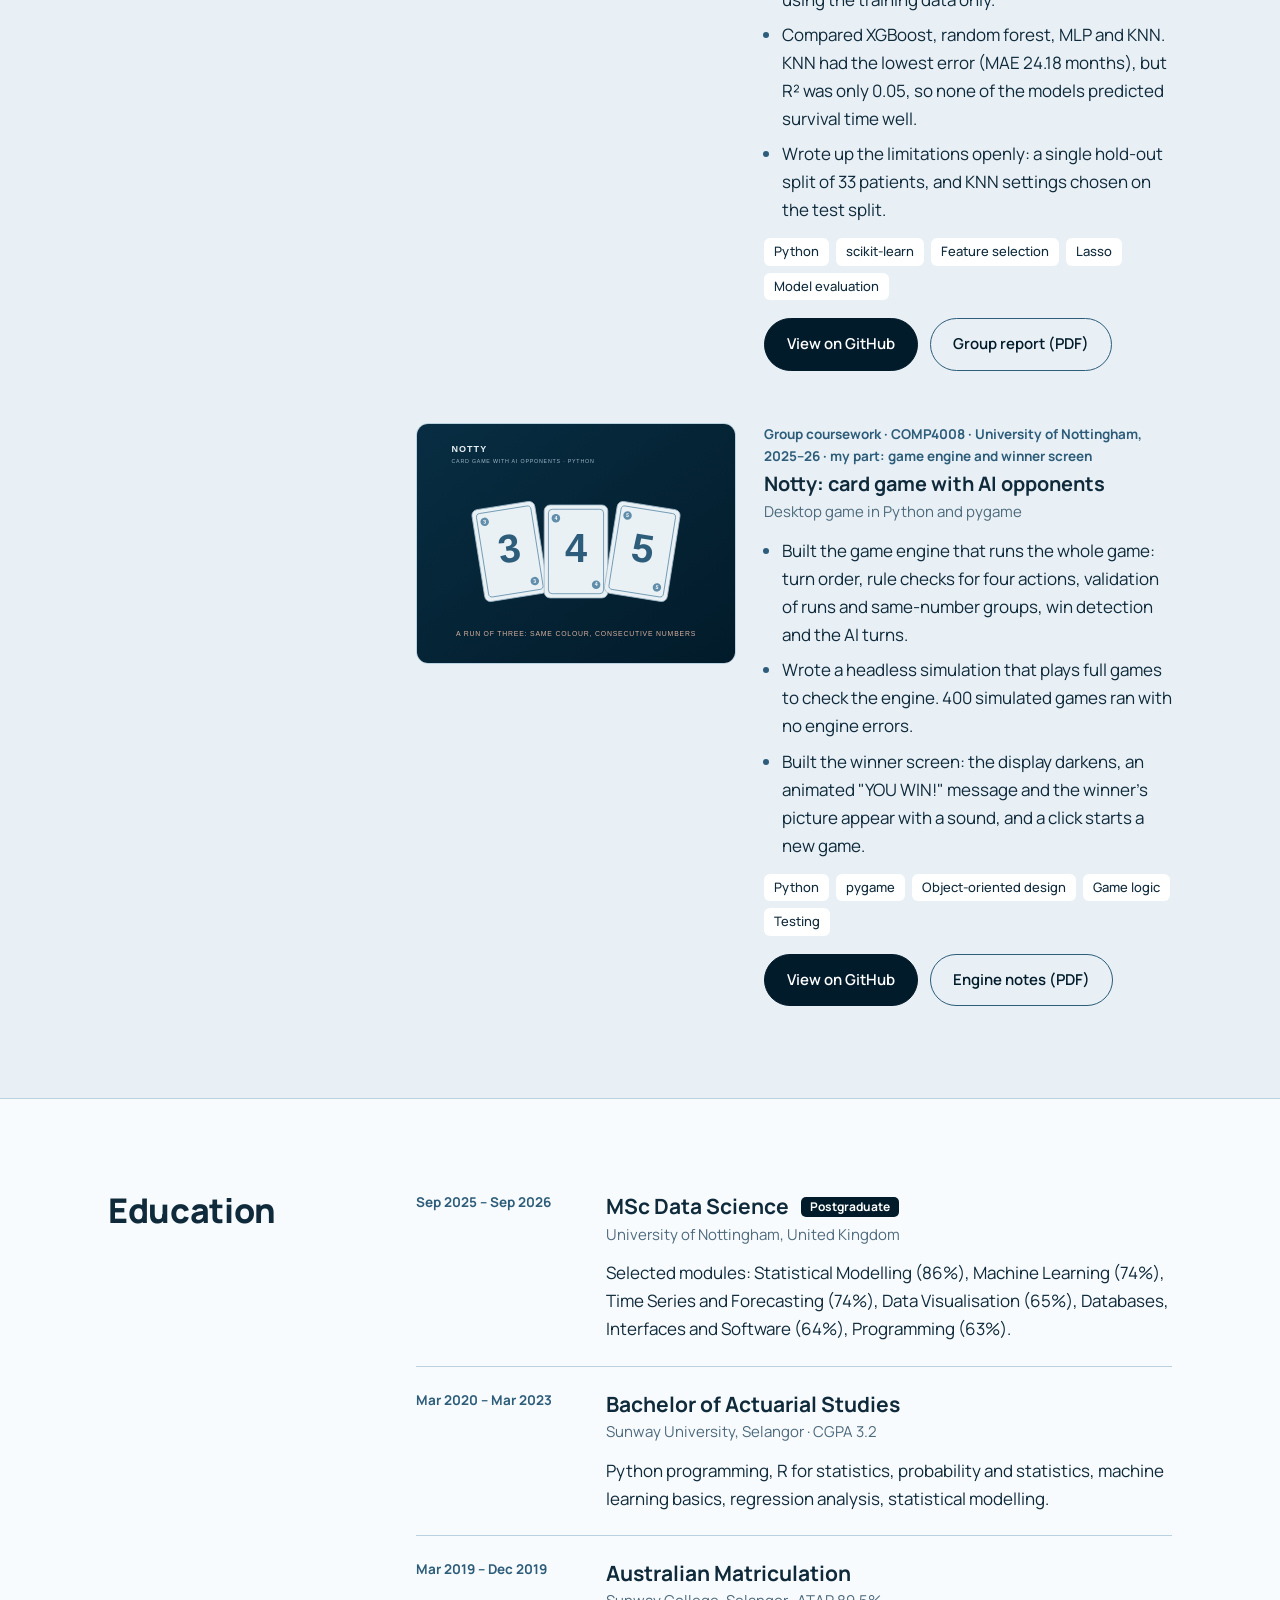
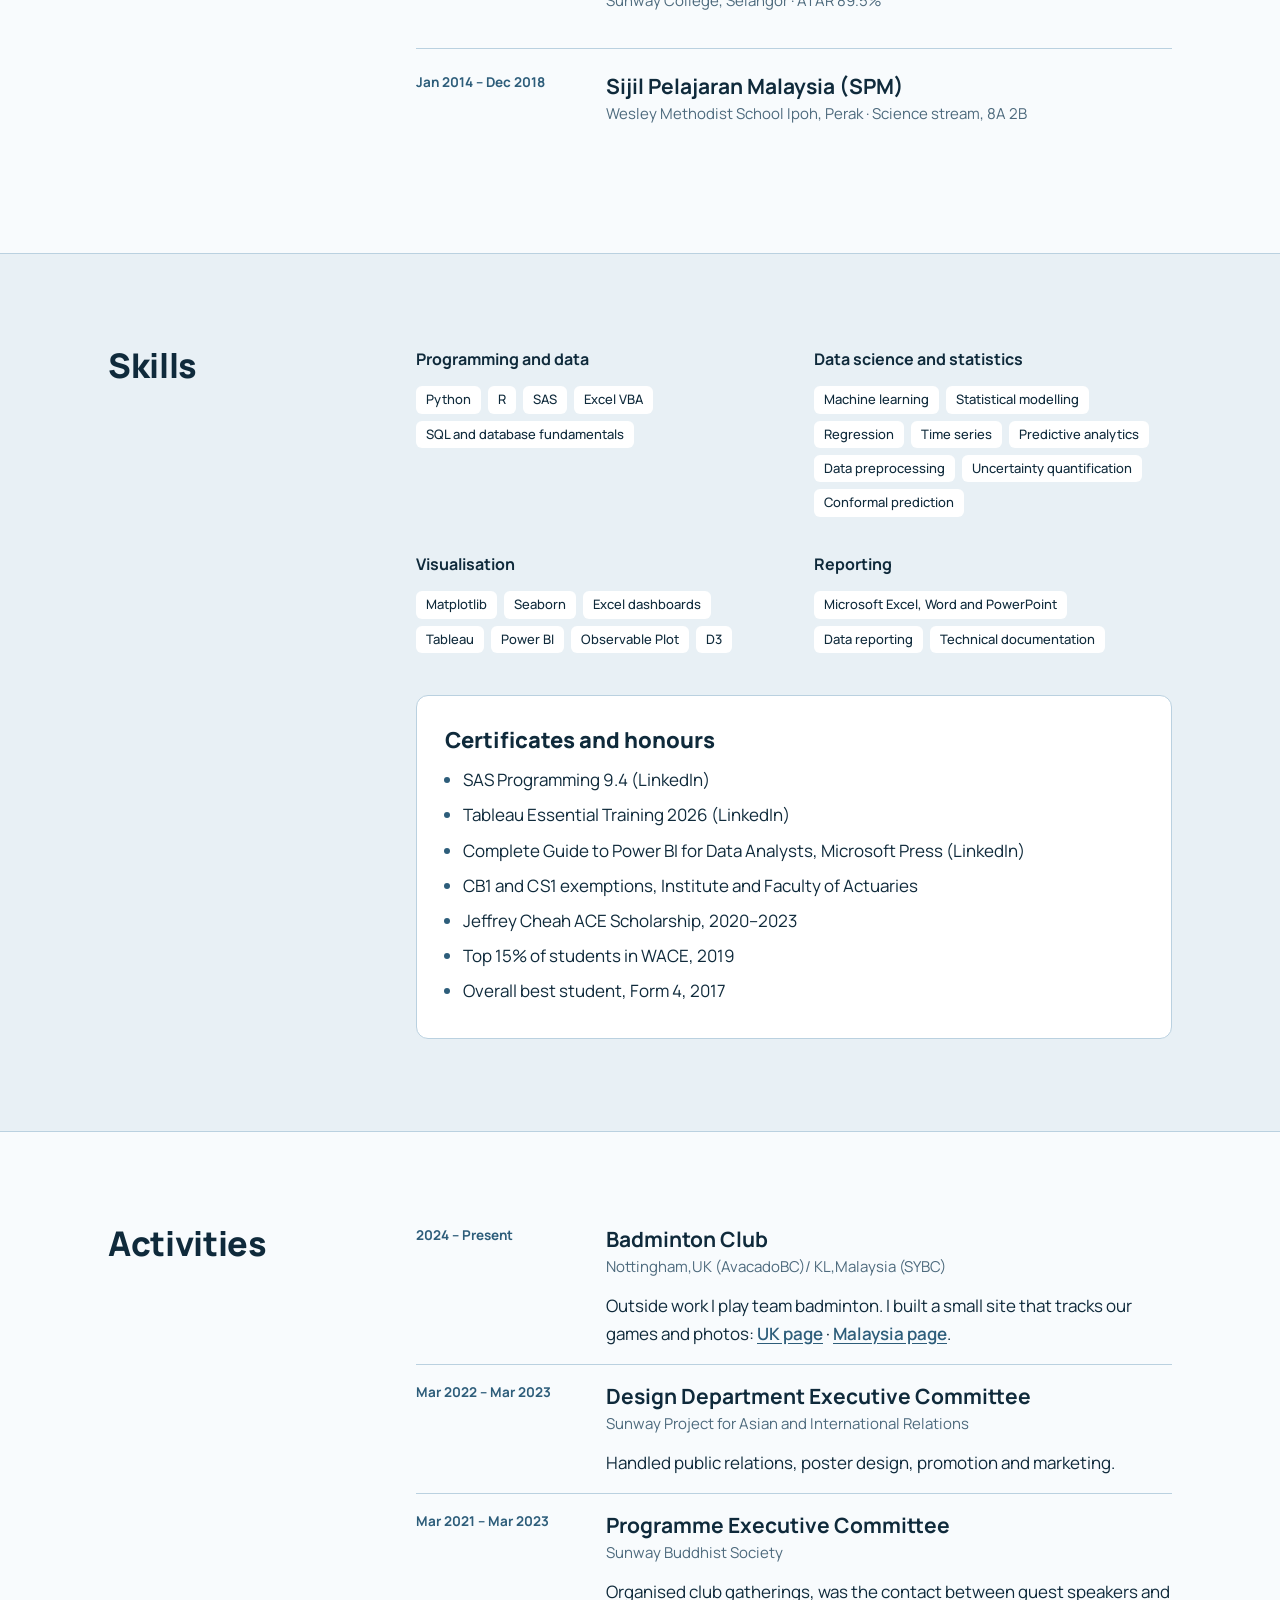
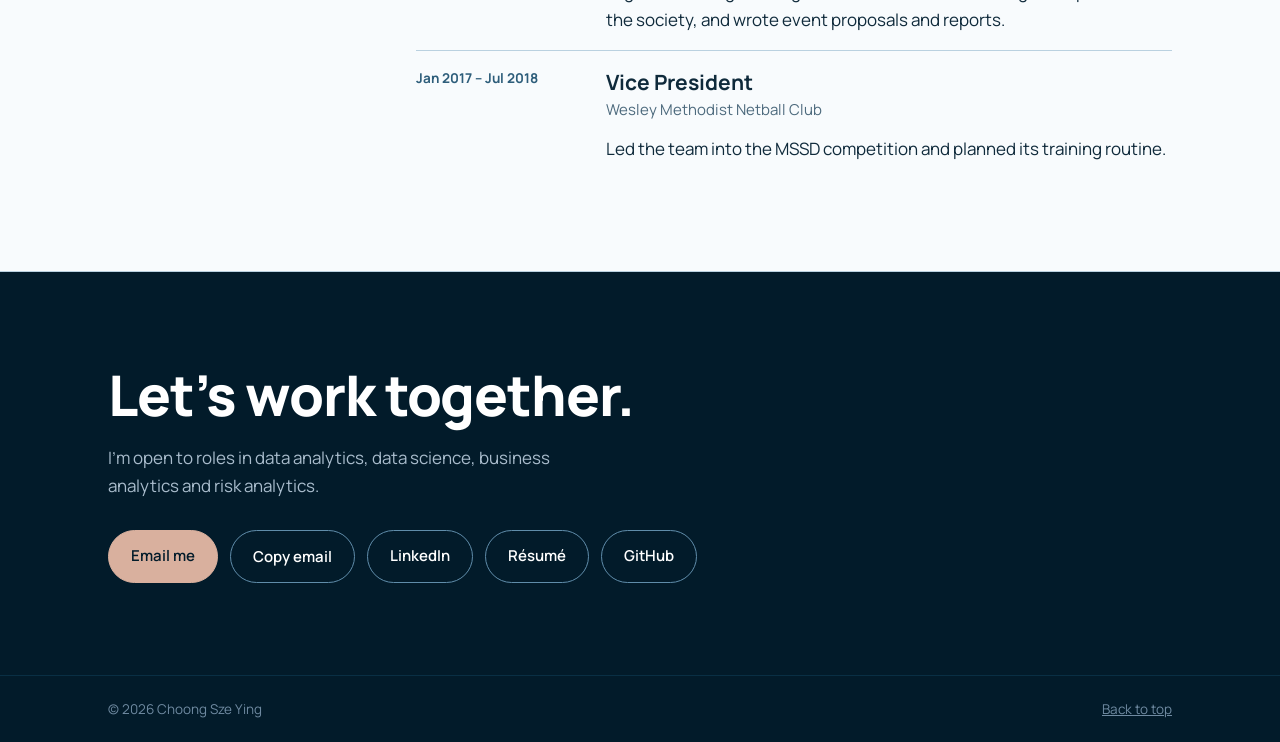
==== commit 1618f70e: "Add 'Activities' link to navigation menu" ====
--- a/index.html
+++ b/index.html
@@ -15,7 +15,7 @@
 <header><div class="wrap">
 <a class="brand" href="#top" aria-label="Choong Sze Ying, home">Sze Ying</a>
 <button class="menu" id="menu" type="button" aria-expanded="false" aria-controls="nav">Menu</button>
-<nav id="nav" aria-label="Main"><a href="#about">About</a><a href="#experience">Experience</a><a href="#research">Research</a><a href="#projects">Projects</a><a href="#education">Education</a><a href="#skills">Skills</a><a href="#contact">Contact</a></nav>
+<nav id="nav" aria-label="Main"><a href="#about">About</a><a href="#experience">Experience</a><a href="#research">Research</a><a href="#projects">Projects</a><a href="#education">Education</a><a href="#skills">Skills</a><a href="#activities">Activities</a><a href="#contact">Contact</a></nav>
 </div></header>
 
 <main id="top">
